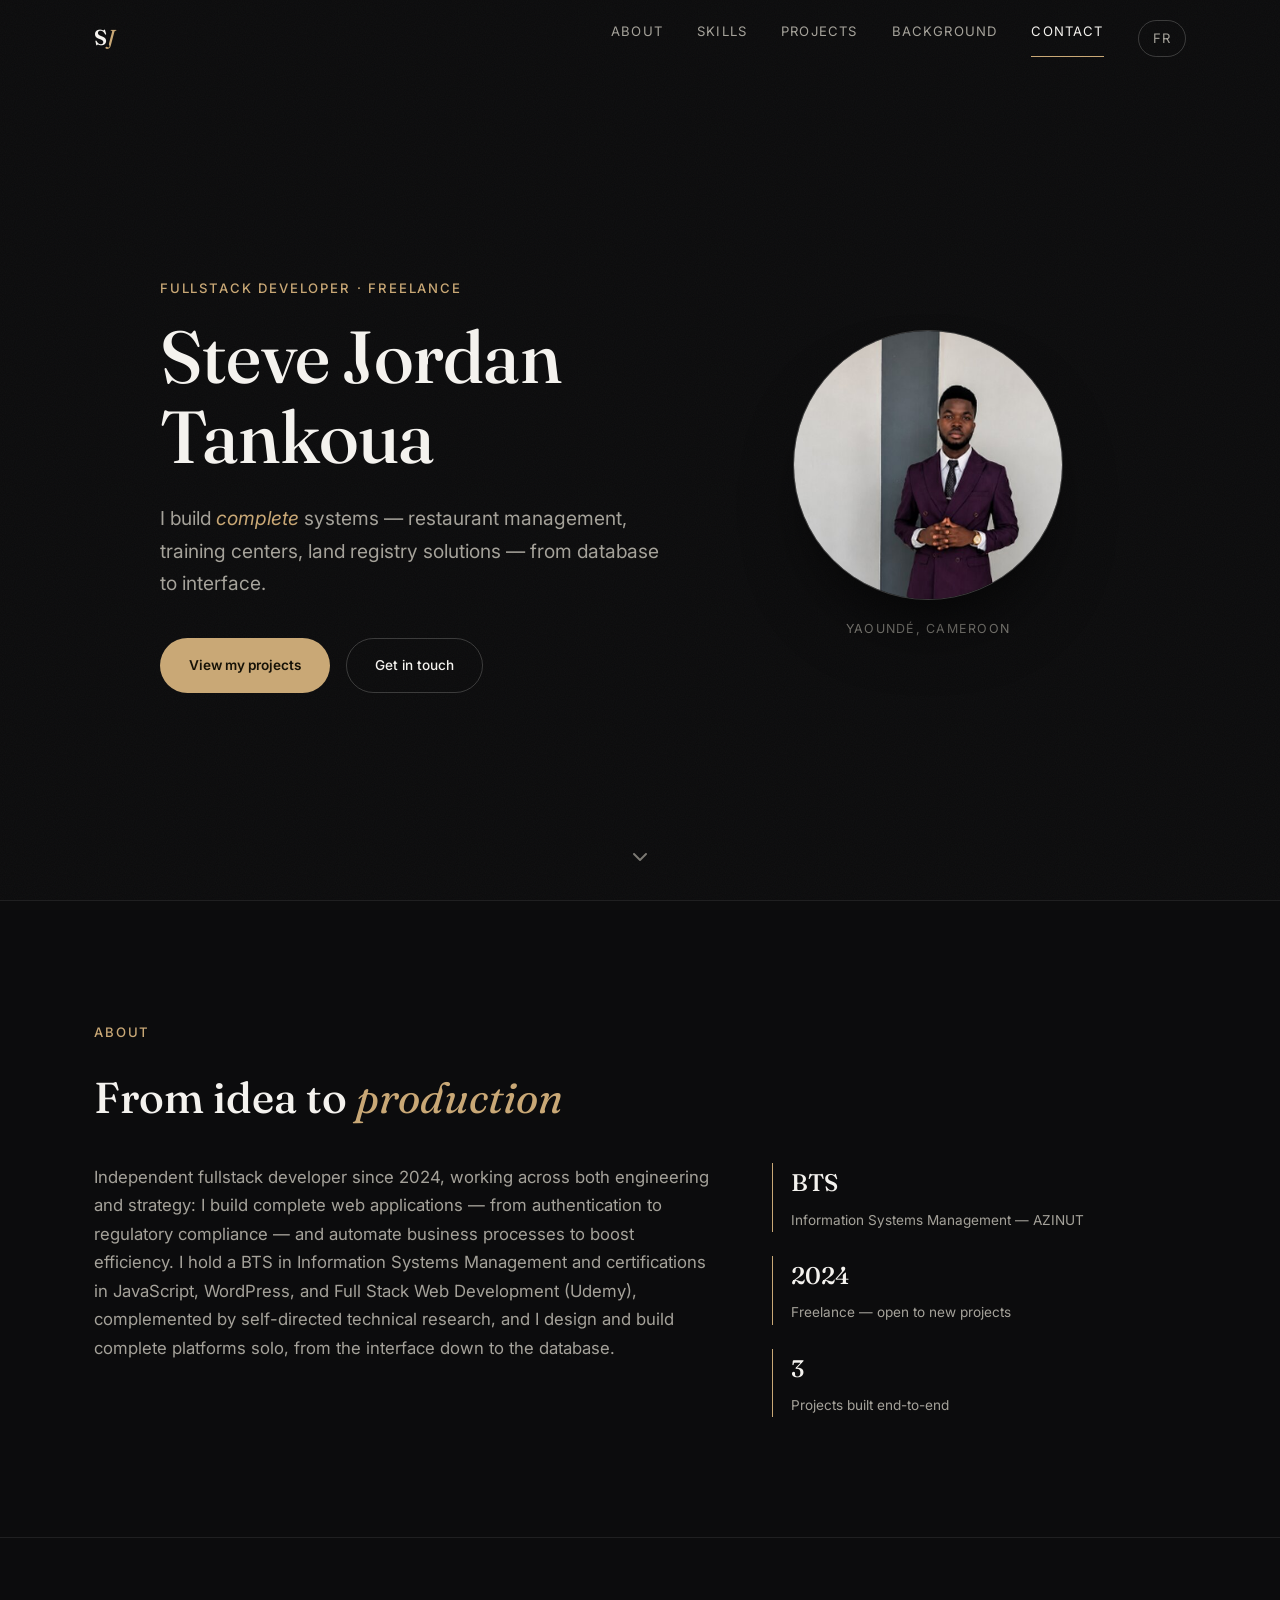
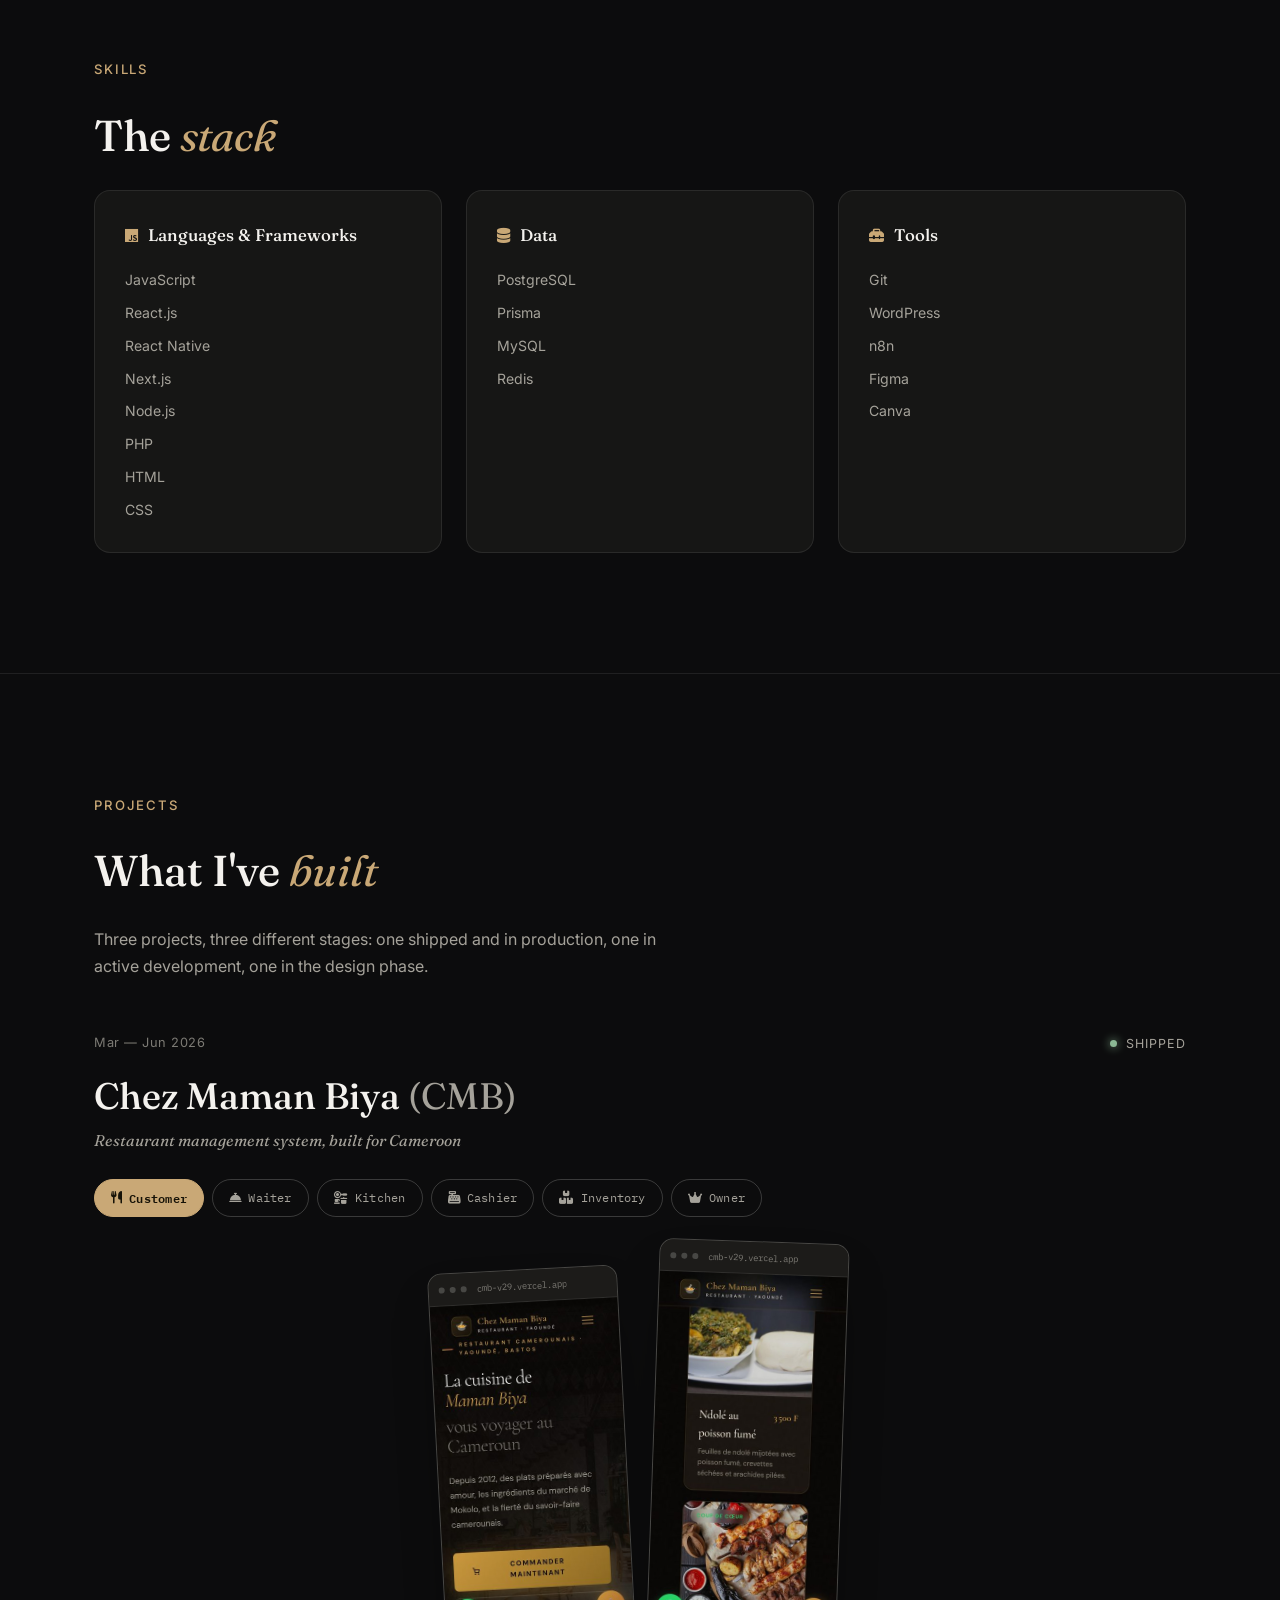
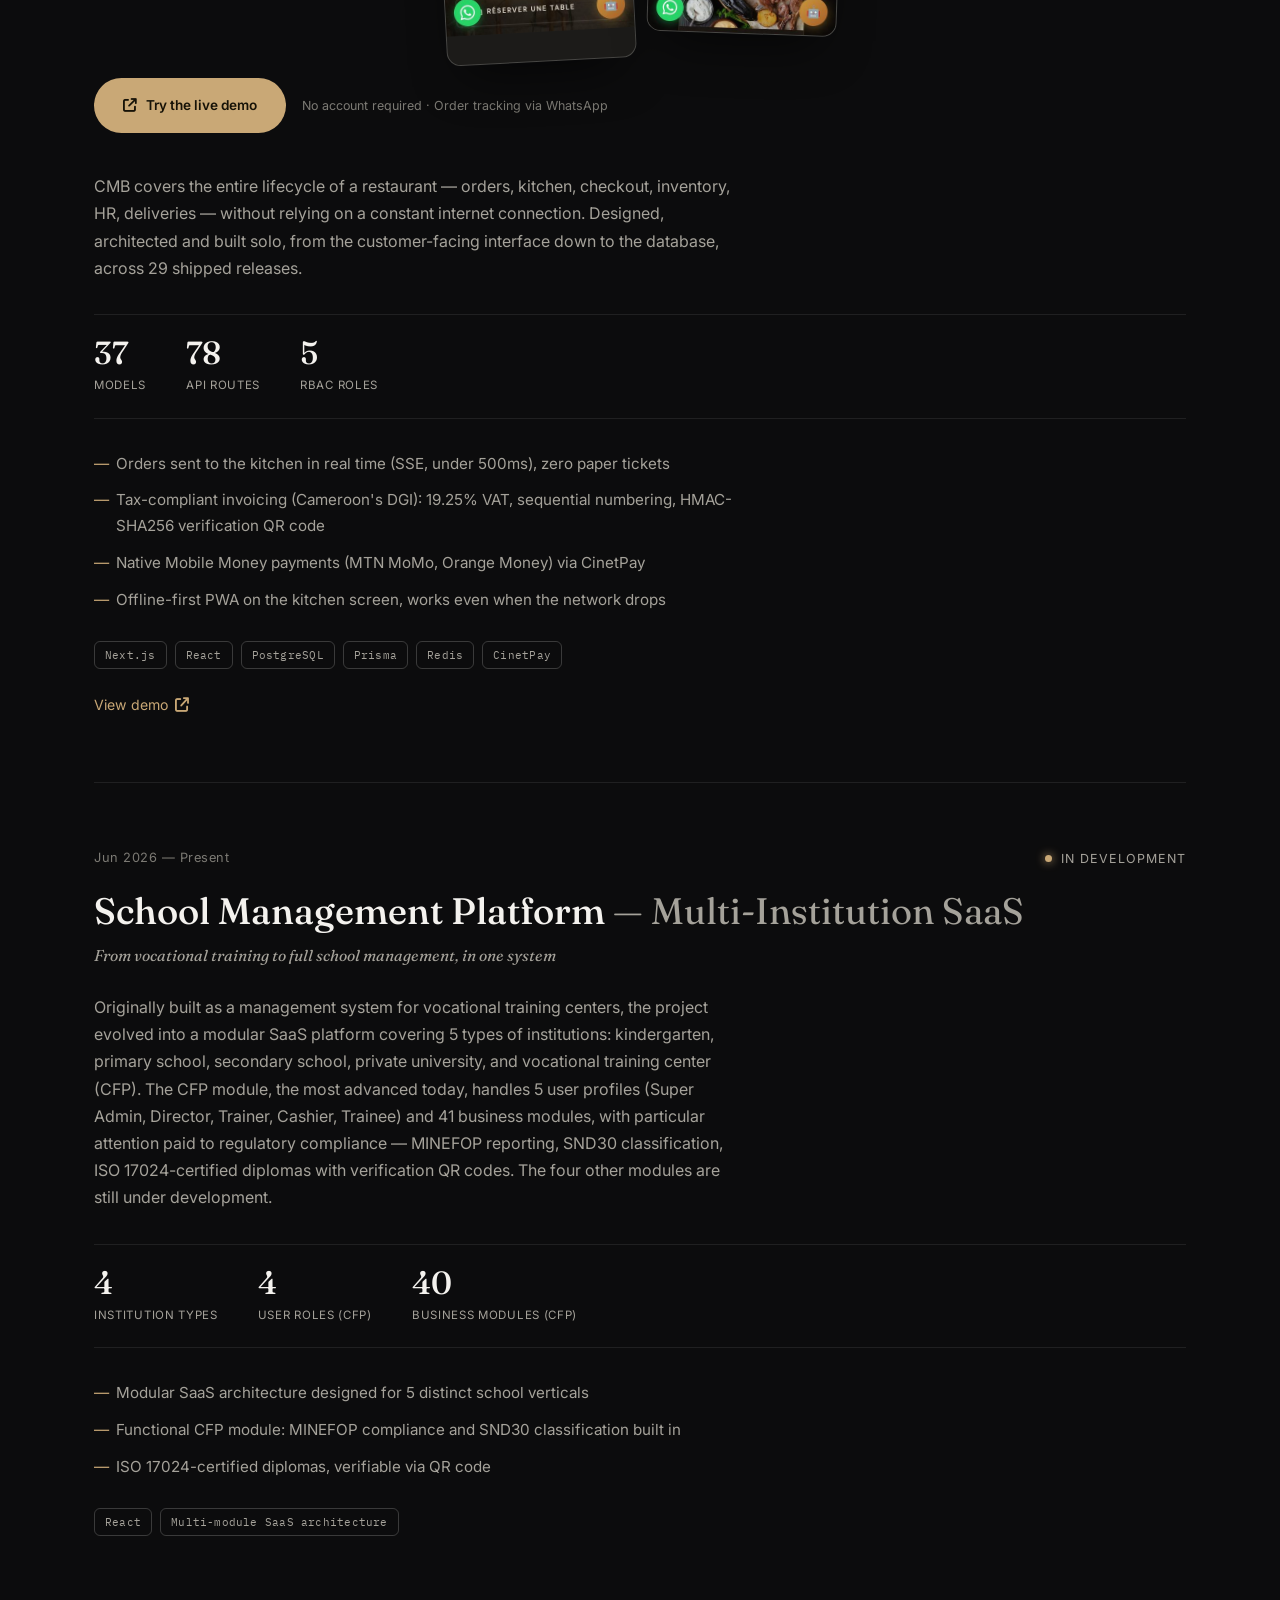
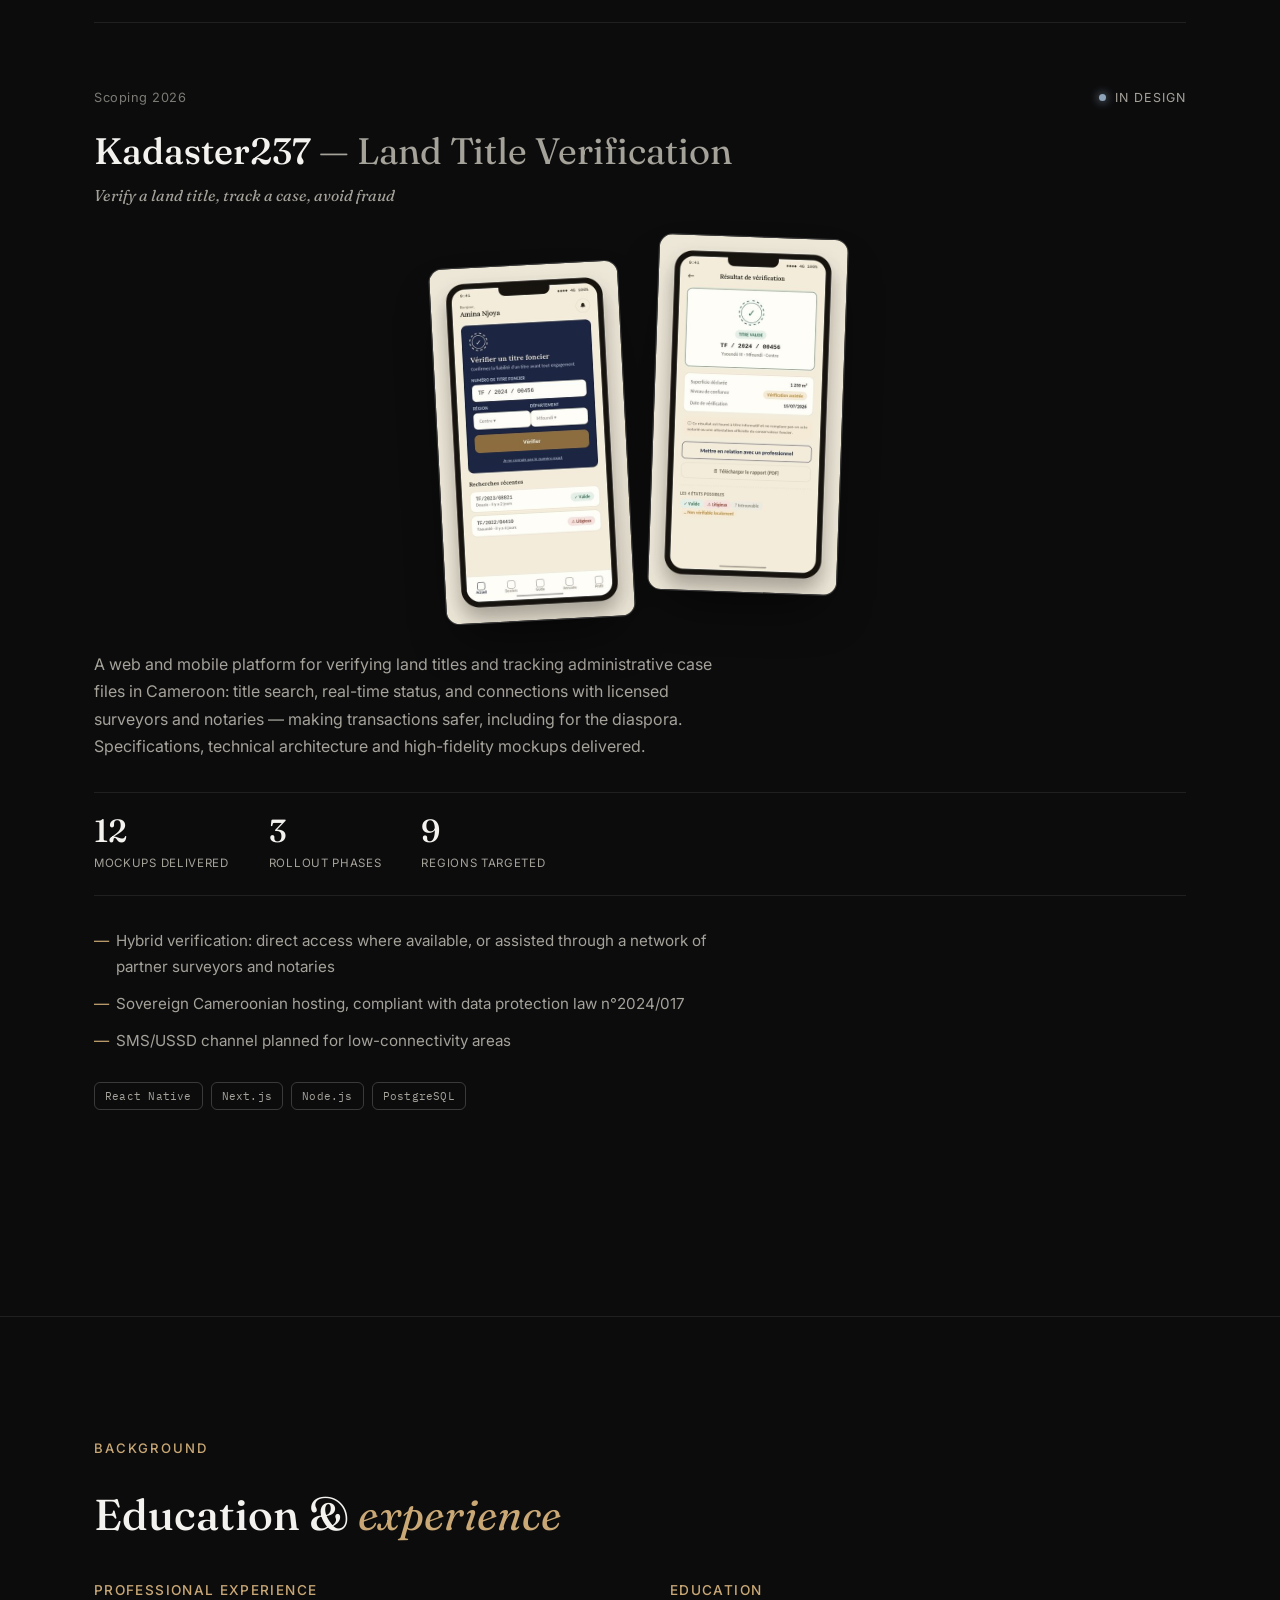
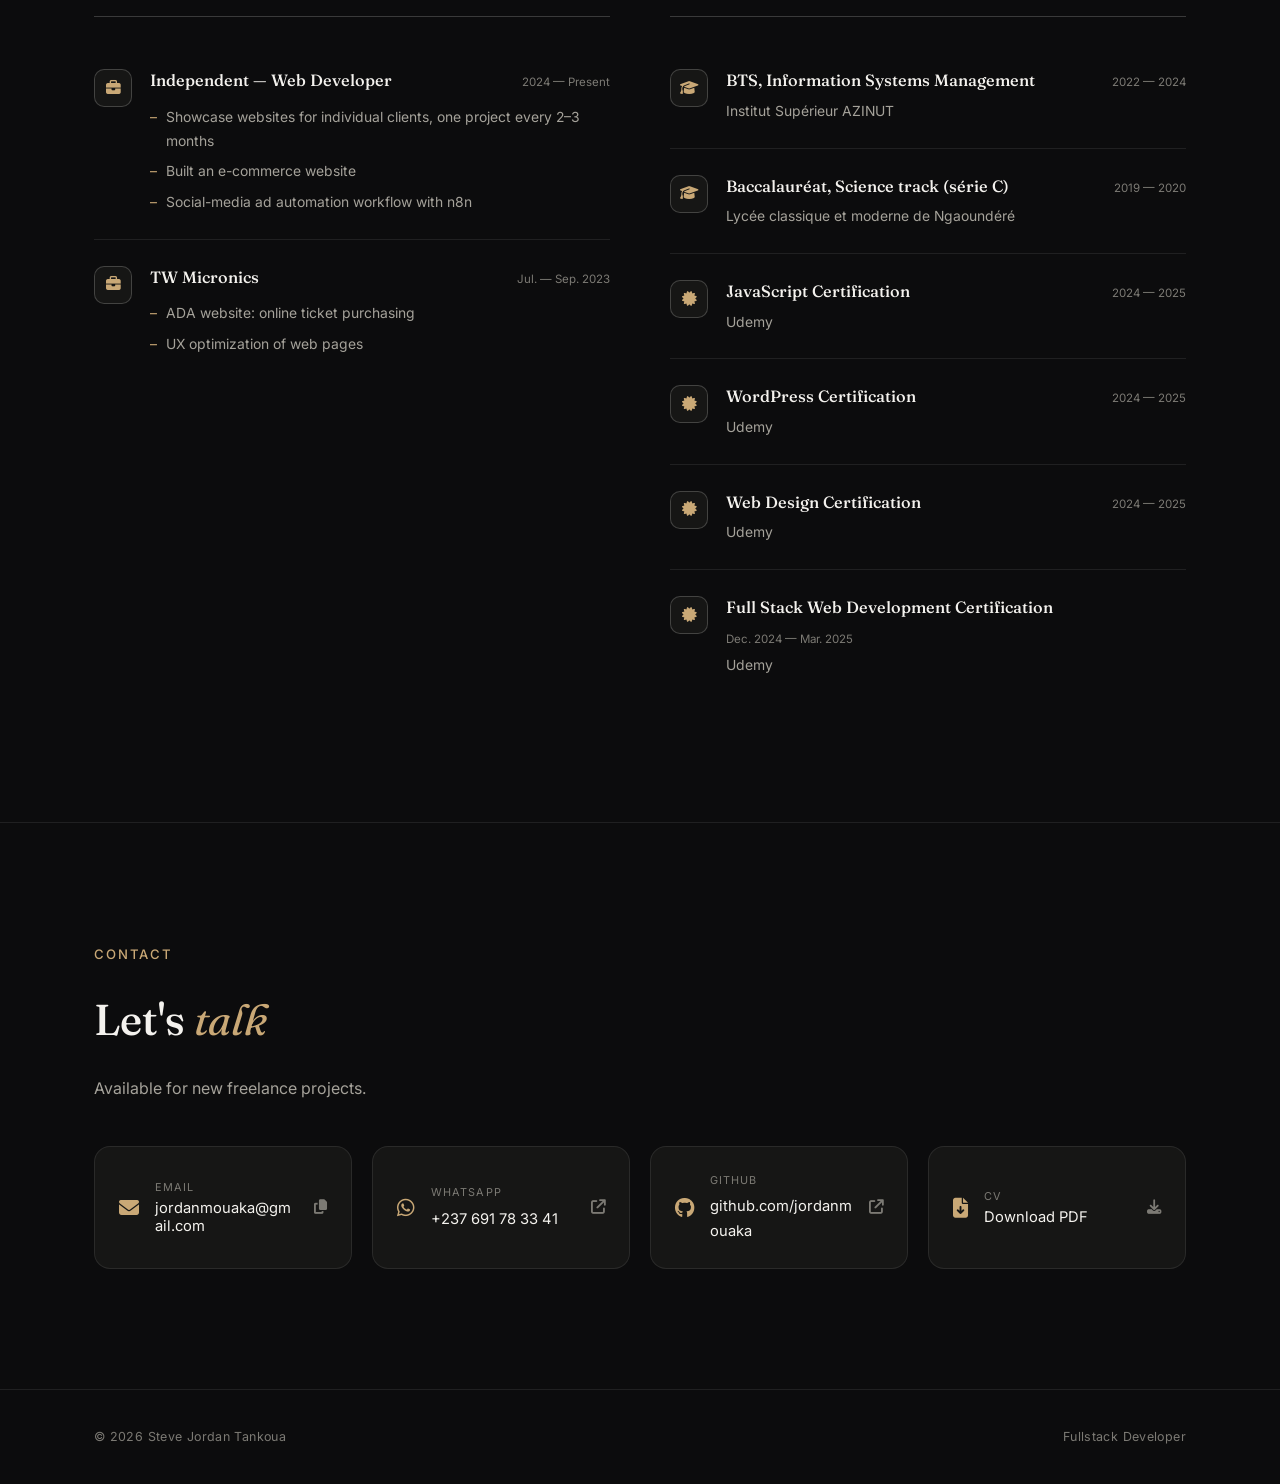
==== en.html @ 3644b491 "Ibitial commit" ====
<!DOCTYPE html>
<html lang="en">
<head>
<meta charset="UTF-8" />
<meta name="viewport" content="width=device-width, initial-scale=1.0" />
<title>Steve Jordan Tankoua — Fullstack Developer</title>
<meta name="description" content="Portfolio of Steve Jordan Tankoua, freelance fullstack developer in Yaoundé, Cameroon — React, Next.js, Node.js, PostgreSQL." />
<link rel="icon" type="image/svg+xml" href="data:image/svg+xml,%3Csvg xmlns='http://www.w3.org/2000/svg' viewBox='0 0 64 64'%3E%3Crect width='64' height='64' rx='14' fill='%230c0c0d'/%3E%3Ctext x='32' y='44' font-family='Georgia,serif' font-size='30' fill='%23c9a876' text-anchor='middle'%3ESJ%3C/text%3E%3C/svg%3E">
<meta property="og:type" content="website">
<meta property="og:title" content="Steve Jordan Tankoua — Fullstack Developer">
<meta property="og:description" content="Freelance fullstack developer in Yaoundé, Cameroon — React, Next.js, Node.js, PostgreSQL. Check out CMB, CFP and Kadaster237.">
<meta property="og:image" content="og-image.jpg">
<meta name="twitter:card" content="summary">
<meta name="twitter:title" content="Steve Jordan Tankoua — Fullstack Developer">
<meta name="twitter:description" content="Freelance fullstack developer in Yaoundé, Cameroon — React, Next.js, Node.js, PostgreSQL.">
<meta name="twitter:image" content="og-image.jpg">
<script type="application/ld+json">
{"@context":"https://schema.org","@type":"Person","name":"Steve Jordan Tankoua","jobTitle":"Fullstack Developer","address":{"@type":"PostalAddress","addressLocality":"Yaoundé","addressCountry":"CM"},"sameAs":["https://github.com/jordanmouaka"],"knowsAbout":["React","Next.js","Node.js","PostgreSQL","React Native"]}
</script>
<link rel="preconnect" href="https://fonts.googleapis.com">
<link rel="preconnect" href="https://fonts.gstatic.com" crossorigin>
<link href="https://fonts.googleapis.com/css2?family=Fraunces:ital,wght@0,400;0,500;0,600;1,500&family=IBM+Plex+Mono:wght@400;500&family=Inter:wght@400;500;600;700&display=swap" rel="stylesheet">
<link rel="stylesheet" href="https://cdnjs.cloudflare.com/ajax/libs/font-awesome/6.5.1/css/all.min.css">
<style>
  *,*::before,*::after{margin:0;padding:0;box-sizing:border-box;}
  html{scroll-behavior:smooth;}
  @media (prefers-reduced-motion: reduce){
    html{scroll-behavior:auto;}
    *,*::before,*::after{animation-duration:.01ms !important;animation-iteration-count:1 !important;transition-duration:.01ms !important;scroll-behavior:auto !important;}
  }

  :root{
    --bg:#0c0c0d;
    --surface:#161615;
    --surface-2:#1c1b19;
    --text:#f4f2ee;
    --text-dim:#a5a29a;
    --text-dimmer:#7c7a74;
    --accent:#c9a876;
    --border:rgba(244,242,238,0.09);
    --border-strong:rgba(244,242,238,0.20);
    --status-live:#8bb894;
    --status-dev:#c9a876;
    --status-design:#8fa3ba;
    --ease:cubic-bezier(0.16,1,0.3,1);
    --font-display:'Fraunces',serif;
    --font-body:'Inter',sans-serif;
    --font-mono:'IBM Plex Mono',monospace;
    --maxw:1140px;
  }

  body{
    background:var(--bg);
    color:var(--text);
    font-family:var(--font-body);
    line-height:1.7;
    overflow-x:hidden;
    position:relative;
  }
  body::before{
    content:'';
    position:fixed;inset:0;z-index:0;pointer-events:none;opacity:0.035;
    background-image:url("data:image/svg+xml,%3Csvg xmlns='http://www.w3.org/2000/svg' width='120' height='120'%3E%3Cfilter id='n'%3E%3CfeTurbulence type='fractalNoise' baseFrequency='0.9' numOctaves='2' stitchTiles='stitch'/%3E%3C/filter%3E%3Crect width='100%25' height='100%25' filter='url(%23n)'/%3E%3C/svg%3E");
  }

  a{color:inherit;}
  ul{list-style:none;}
  img{max-width:100%;display:block;}
  em{font-style:italic;color:var(--accent);font-weight:400;}
  .container{max-width:var(--maxw);margin:0 auto;padding:0 24px;position:relative;z-index:1;}
  a:focus-visible, button:focus-visible{outline:2px solid var(--accent);outline-offset:3px;}

  #progress-bar{position:fixed;top:0;left:0;height:2px;background:var(--accent);z-index:200;width:0%;}

  /* ===== NAV ===== */
  #nav{position:fixed;top:0;left:0;right:0;z-index:100;border-bottom:1px solid transparent;transition:background .4s var(--ease), border-color .4s var(--ease);}
  #nav.scrolled{background:rgba(12,12,13,0.86);backdrop-filter:blur(14px);-webkit-backdrop-filter:blur(14px);border-bottom-color:var(--border);}
  .nav-inner{max-width:var(--maxw);margin:0 auto;padding:20px 24px;display:flex;align-items:center;justify-content:space-between;}
  .logo{font-family:var(--font-display);font-weight:600;font-size:1.35rem;text-decoration:none;}
  .logo em{font-style:italic;}
  .nav-links{display:flex;gap:34px;}
  .nav-links a{font-size:0.82rem;text-transform:uppercase;letter-spacing:0.09em;color:var(--text-dim);text-decoration:none;position:relative;padding-bottom:4px;transition:color .3s var(--ease);}
  .nav-links a::after{content:'';position:absolute;left:0;bottom:0;width:0;height:1px;background:var(--accent);transition:width .35s var(--ease);}
  .nav-links a:hover, .nav-links a.active{color:var(--text);}
  .nav-links a:hover::after, .nav-links a.active::after{width:100%;}
  .nav-toggle{display:none;background:none;border:none;color:var(--text);font-size:1.25rem;cursor:pointer;}

  /* ===== BUTTONS ===== */
  .btn{display:inline-flex;align-items:center;gap:9px;padding:15px 28px;border-radius:100px;font-size:0.85rem;font-weight:500;text-decoration:none;cursor:pointer;border:1px solid transparent;transition:all .4s var(--ease);}
  .btn-primary{background:var(--accent);color:#161207;font-weight:600;}
  .btn-primary:hover{transform:translateY(-2px);box-shadow:0 14px 30px -10px rgba(201,168,118,.5);}
  .btn-ghost{background:transparent;color:var(--text);border-color:var(--border-strong);}
  .btn-ghost:hover{border-color:var(--accent);color:var(--accent);}

  /* ===== HERO ===== */
  .hero{min-height:100vh;display:flex;flex-direction:column;justify-content:center;position:relative;z-index:1;padding:130px 24px 60px;}
  .hero-inner{display:grid;grid-template-columns:1.15fr 0.85fr;gap:56px;align-items:center;}
  .eyebrow{font-size:0.82rem;text-transform:uppercase;letter-spacing:0.14em;color:var(--accent);margin-bottom:18px;font-weight:500;}
  .hero h1{font-family:var(--font-display);font-size:clamp(2.6rem,6.5vw,4.6rem);font-weight:500;line-height:1.08;letter-spacing:-0.01em;margin-bottom:26px;}
  .hero-thesis{font-size:clamp(1.05rem,1.8vw,1.2rem);color:var(--text-dim);max-width:520px;margin-bottom:38px;}
  .hero-cta{display:flex;gap:16px;flex-wrap:wrap;}
  .hero-photo-wrap{display:flex;flex-direction:column;align-items:center;gap:18px;}
  .hero-photo{width:min(270px,68vw);aspect-ratio:1;border-radius:50%;overflow:hidden;border:1px solid var(--border-strong);box-shadow:0 40px 70px -25px rgba(0,0,0,0.7);transition:transform .5s var(--ease);will-change:transform;}
  .hero-photo img{width:100%;height:100%;object-fit:cover;display:block;}
  .hero-photo-caption{font-size:0.78rem;color:var(--text-dimmer);letter-spacing:0.1em;text-transform:uppercase;}
  .scroll-cue{position:absolute;bottom:30px;left:50%;transform:translateX(-50%);color:var(--text-dimmer);text-decoration:none;animation:bounce 2.2s infinite;}
  @keyframes bounce{0%,100%{transform:translate(-50%,0);}50%{transform:translate(-50%,8px);}}

  /* ===== SECTIONS ===== */
  .section{padding:120px 0;position:relative;z-index:1;border-top:1px solid var(--border);}
  .section h2{font-family:var(--font-display);font-size:clamp(1.9rem,4vw,2.7rem);font-weight:500;margin:14px 0 18px;}
  .lead{color:var(--text-dim);margin-bottom:44px;max-width:600px;}

  /* About */
  .about-grid{display:grid;grid-template-columns:1.5fr 1fr;gap:56px;align-items:start;margin-top:28px;}
  .about-text{font-size:1.05rem;color:var(--text-dim);max-width:60ch;}
  .stat-stack{display:flex;flex-direction:column;gap:24px;}
  .stat{border-left:1px solid var(--accent);padding-left:18px;}
  .stat-value{display:block;font-family:var(--font-display);font-size:1.5rem;font-weight:500;color:var(--text);}
  .stat-label{display:block;font-size:0.85rem;color:var(--text-dim);margin-top:5px;}

  /* Skills */
  .skills-grid{display:grid;grid-template-columns:repeat(auto-fit,minmax(230px,1fr));gap:24px;}
  .skill-card{background:var(--surface);border:1px solid var(--border);border-radius:16px;padding:30px;transition:transform .4s var(--ease), border-color .4s var(--ease);}
  .skill-card:hover{border-color:var(--border-strong);transform:translateY(-5px);}
  .skill-card h3{font-family:var(--font-display);font-weight:500;font-size:1.05rem;margin-bottom:18px;display:flex;align-items:center;gap:10px;}
  .skill-card h3 i{color:var(--accent);font-size:0.95rem;}
  .skill-card ul{display:flex;flex-direction:column;gap:9px;}
  .skill-card li{font-size:0.88rem;color:var(--text-dim);}

  /* Projects */
  .projects-list{display:flex;flex-direction:column;}
  .project{padding:64px 0;border-bottom:1px solid var(--border);}
  .project:first-child{padding-top:8px;}
  .project:last-child{border-bottom:none;}
  .project-head{display:flex;align-items:center;justify-content:space-between;flex-wrap:wrap;gap:12px;margin-bottom:20px;}
  .project-eyebrow{font-size:0.8rem;color:var(--text-dimmer);letter-spacing:0.04em;}
  .status{display:inline-flex;align-items:center;gap:9px;font-size:0.78rem;color:var(--text-dim);text-transform:uppercase;letter-spacing:0.08em;}
  .status-dot{width:7px;height:7px;border-radius:50%;flex-shrink:0;}
  .dot-live{background:var(--status-live);box-shadow:0 0 10px var(--status-live);}
  .dot-dev{background:var(--status-dev);box-shadow:0 0 10px var(--status-dev);}
  .dot-design{background:var(--status-design);box-shadow:0 0 10px var(--status-design);}
  .project-title{font-family:var(--font-display);font-size:clamp(1.6rem,3.5vw,2.3rem);font-weight:500;line-height:1.2;margin-bottom:10px;}
  .project-title span{color:var(--text-dim);font-weight:400;}
  .project-tagline{color:var(--text-dim);font-size:0.98rem;margin-bottom:24px;font-style:italic;font-family:var(--font-display);}
  .project-desc{color:var(--text-dim);font-size:1rem;max-width:65ch;margin-bottom:32px;}
  .project-media{position:relative;display:flex;justify-content:center;gap:26px;margin:8px 0 40px;padding:10px 0;}
  .mock{width:clamp(130px,20vw,190px);border-radius:14px;border:1px solid var(--border-strong);box-shadow:0 25px 50px -20px rgba(0,0,0,0.65);transition:transform .5s var(--ease);}
  .mock-a{transform:translateY(20px) rotate(-3deg);}
  .mock-b{transform:translateY(-8px) rotate(2deg);}
  .project-media:hover .mock-a{transform:translateY(10px) rotate(-5deg) scale(1.03);}
  .project-media:hover .mock-b{transform:translateY(-18px) rotate(4deg) scale(1.03);}
  .project-stats{display:flex;gap:40px;flex-wrap:wrap;margin-bottom:32px;padding:22px 0;border-top:1px solid var(--border);border-bottom:1px solid var(--border);}
  .pstat{display:flex;flex-direction:column;}
  .pstat strong{font-family:var(--font-display);font-size:2rem;font-weight:500;color:var(--text);line-height:1;}
  .pstat span{font-size:0.72rem;color:var(--text-dim);text-transform:uppercase;letter-spacing:0.06em;margin-top:7px;}
  .project-features{display:flex;flex-direction:column;gap:11px;margin-bottom:28px;max-width:65ch;}
  .project-features li{padding-left:22px;position:relative;color:var(--text-dim);font-size:0.95rem;}
  .project-features li::before{content:'—';position:absolute;left:0;color:var(--accent);}
  .tags{display:flex;flex-wrap:wrap;gap:8px;margin-bottom:22px;}
  .tags li{font-family:var(--font-mono);font-size:0.68rem;letter-spacing:0.02em;color:var(--text-dim);border:1px solid var(--border-strong);border-radius:6px;padding:4px 10px;}
  .project-link{display:inline-flex;align-items:center;gap:7px;font-size:0.88rem;color:var(--accent);text-decoration:none;border-bottom:1px solid transparent;transition:border-color .3s var(--ease);}
  .project-link:hover{border-color:var(--accent);}

  /* Project showcase (role-based screenshot gallery) */
  .project-showcase{margin:8px 0 40px;}
  .role-tabs{display:flex;flex-wrap:wrap;gap:8px;margin-bottom:22px;}
  .role-tab{display:inline-flex;align-items:center;gap:7px;font-family:var(--font-mono);font-size:0.72rem;letter-spacing:0.02em;color:var(--text-dim);background:transparent;border:1px solid var(--border-strong);border-radius:100px;padding:8px 16px;cursor:pointer;transition:all .3s var(--ease);}
  .role-tab i{font-size:0.78rem;}
  .role-tab:hover{border-color:var(--accent);color:var(--text);}
  .role-tab.active{background:var(--accent);border-color:var(--accent);color:#161207;font-weight:600;}
  .project-showcase .project-media{margin:0 0 26px;padding:10px 0;}
  .project-showcase .project-media[hidden]{display:none;}
  .mock-frame{width:clamp(130px,20vw,190px);border-radius:14px;border:1px solid var(--border-strong);box-shadow:0 25px 50px -20px rgba(0,0,0,0.65);transition:transform .5s var(--ease);overflow:hidden;background:var(--surface-2);}
  .mock-frame img{width:100%;display:block;}
  .frame-bar{display:flex;align-items:center;gap:5px;padding:8px 10px;background:var(--surface-2);border-bottom:1px solid var(--border);}
  .frame-dot{width:6px;height:6px;border-radius:50%;background:var(--border-strong);flex-shrink:0;}
  .frame-url{margin-left:5px;font-family:var(--font-mono);font-size:0.56rem;color:var(--text-dimmer);white-space:nowrap;overflow:hidden;text-overflow:ellipsis;}
  .showcase-cta{display:flex;flex-wrap:wrap;align-items:center;gap:16px;margin:4px 0 32px;}
  .showcase-cta-note{font-size:0.78rem;color:var(--text-dimmer);}

  /* Parcours */
  .parcours-grid{display:grid;grid-template-columns:1fr 1fr;gap:60px;margin-top:28px;}
  .parcours-heading{font-size:0.85rem;text-transform:uppercase;letter-spacing:0.1em;color:var(--accent);margin-bottom:26px;padding-bottom:14px;border-bottom:1px solid var(--border-strong);font-weight:500;}
  .timeline{display:flex;flex-direction:column;}
  .timeline-item{display:flex;gap:18px;align-items:flex-start;padding:24px 0;border-bottom:1px solid var(--border);}
  .timeline-item:last-child{border-bottom:none;}
  .timeline-item i{flex-shrink:0;width:38px;height:38px;background:var(--surface);border:1px solid var(--border-strong);border-radius:10px;display:flex;align-items:center;justify-content:center;color:var(--accent);font-size:0.92rem;margin-top:2px;}
  .timeline-top{display:flex;justify-content:space-between;align-items:baseline;flex-wrap:wrap;gap:8px;}
  .timeline-top h4{font-family:var(--font-display);font-size:1.02rem;font-weight:500;color:var(--text);}
  .timeline-top span{font-size:0.72rem;color:var(--text-dimmer);white-space:nowrap;}
  .timeline-item>div{flex:1;}
  .timeline-item ul{display:flex;flex-direction:column;gap:7px;margin-top:11px;}
  .timeline-item ul li{font-size:0.87rem;color:var(--text-dim);padding-left:16px;position:relative;}
  .timeline-item ul li::before{content:'–';position:absolute;left:0;color:var(--accent);}
  .timeline-item p{font-size:0.87rem;color:var(--text-dim);margin-top:5px;}

  /* Contact */
  .contact-grid{display:grid;grid-template-columns:repeat(auto-fit,minmax(220px,1fr));gap:20px;}
  .contact-card{display:flex;align-items:center;gap:16px;background:var(--surface);border:1px solid var(--border);border-radius:16px;padding:24px;text-decoration:none;font-family:inherit;text-align:left;width:100%;cursor:pointer;transition:transform .4s var(--ease), border-color .4s var(--ease);}
  .contact-card:hover{border-color:var(--accent);transform:translateY(-4px);}
  .contact-card>i:first-child{font-size:1.25rem;color:var(--accent);flex-shrink:0;}
  .contact-card div{display:flex;flex-direction:column;flex:1;min-width:0;}
  .contact-label{font-size:0.68rem;text-transform:uppercase;letter-spacing:0.1em;color:var(--text-dimmer);}
  .contact-value{font-size:0.92rem;color:var(--text);margin-top:5px;word-break:break-word;}
  .copy-icon{color:var(--text-dimmer);font-size:0.9rem;flex-shrink:0;}

  /* Toast */
  .toast{position:fixed;bottom:26px;left:50%;transform:translateX(-50%) translateY(20px);background:var(--text);color:var(--bg);font-size:0.85rem;padding:12px 22px;border-radius:100px;opacity:0;pointer-events:none;transition:opacity .4s var(--ease), transform .4s var(--ease);z-index:200;}
  .toast.show{opacity:1;transform:translateX(-50%) translateY(0);}

  /* Footer */
  footer{border-top:1px solid var(--border);padding:36px 0;position:relative;z-index:1;}
  .footer-inner{display:flex;justify-content:space-between;flex-wrap:wrap;gap:8px;font-size:0.78rem;color:var(--text-dimmer);letter-spacing:0.03em;}

  /* Reveal */
  .reveal{opacity:0;transform:translateY(34px);transition:opacity 1s var(--ease), transform 1s var(--ease);}
  .reveal.visible{opacity:1;transform:none;}
  .reveal-img{opacity:0;transform:translateY(30px) scale(0.96);transition:opacity 1.1s var(--ease), transform 1.1s var(--ease);}
  .reveal-img.visible{opacity:1;transform:none;}
  .hero-text .reveal:nth-child(1){transition-delay:.05s;}
  .hero-text .reveal:nth-child(2){transition-delay:.18s;}
  .hero-text .reveal:nth-child(3){transition-delay:.32s;}
  .hero-text .reveal:nth-child(4){transition-delay:.46s;}
  .hero-photo-wrap.reveal{transition-delay:.55s;}

  /* ===== RESPONSIVE ===== */
  @media (max-width:900px){
    .hero-inner{grid-template-columns:1fr;text-align:center;}
    .hero-thesis{margin-left:auto;margin-right:auto;}
    .hero-cta{justify-content:center;}
    .hero-photo-wrap{order:-1;}
    .about-grid{grid-template-columns:1fr;gap:36px;}
    .parcours-grid{grid-template-columns:1fr;gap:44px;}
  }
  @media (max-width:768px){
    .nav-toggle{display:block;}
    .nav-links{position:fixed;top:0;right:-100%;height:100vh;width:min(75vw,320px);background:var(--surface);flex-direction:column;padding:100px 32px;gap:26px;transition:right .4s var(--ease);border-left:1px solid var(--border);z-index:99;}
    .nav-links.open{right:0;}
    .section{padding:84px 0;}
    .project{padding:48px 0;}
  }
  @media (max-width:480px){
    .hero{padding-top:120px;}
    .hero-cta{flex-direction:column;align-items:stretch;}
    .hero-cta .btn{justify-content:center;}
    .project-stats{gap:26px;}
    .project-media{gap:14px;}
    .showcase-cta{flex-direction:column;align-items:flex-start;}
  }
  .nav-links a.lang-switch{border:1px solid var(--border-strong);border-radius:100px;padding:6px 14px;transition:border-color .3s var(--ease), color .3s var(--ease);}
  .nav-links a.lang-switch::after{display:none;}
  .nav-links a.lang-switch:hover{border-color:var(--accent);color:var(--accent);}
</style>
<script src="https://challenges.cloudflare.com/turnstile/v0/api.js?onload=onloadTurnstileCallback" async defer></script>
</head>
<body>

<div id="progress-bar"></div>

<nav id="nav">
  <div class="nav-inner">
    <a href="#top" class="logo">S<em>J</em></a>
    <button class="nav-toggle" aria-label="Open menu" aria-expanded="false">
      <i class="fa-solid fa-bars"></i>
    </button>
    <div class="nav-links">
      <a href="#about">About</a>
      <a href="#skills">Skills</a>
      <a href="#projects">Projects</a>
      <a href="#experience">Background</a>
      <a href="#contact">Contact</a>
      <a href="index.html" class="lang-switch">FR</a>
    </div>
  </div>
</nav>

<header class="hero" id="top">
  <div class="container hero-inner">
    <div class="hero-text">
      <p class="eyebrow reveal">Fullstack Developer · Freelance</p>
      <h1 class="reveal">Steve Jordan<br>Tankoua</h1>
      <p class="hero-thesis reveal">I build <em>complete</em> systems — restaurant management, training centers, land registry solutions — from database to interface.</p>
      <div class="hero-cta reveal">
        <a href="#projects" class="btn btn-primary">View my projects</a>
        <a href="#contact" class="btn btn-ghost">Get in touch</a>
      </div>
    </div>
    <div class="hero-photo-wrap reveal">
      <div class="hero-photo" id="heroPhoto">
        <img src="[data-uri]" alt="Portrait of Steve Jordan Tankoua" />
      </div>
      <p class="hero-photo-caption">Yaoundé, Cameroon</p>
    </div>
  </div>
  <a href="#about" class="scroll-cue" aria-label="Scroll down"><i class="fa-solid fa-chevron-down"></i></a>
</header>

<section class="section" id="about">
  <div class="container">
    <p class="eyebrow">About</p>
    <h2 class="reveal">From idea to <em>production</em></h2>
    <div class="about-grid">
      <p class="reveal about-text">Independent fullstack developer since 2024, working across both engineering and strategy: I build complete web applications — from authentication to regulatory compliance — and automate business processes to boost efficiency. I hold a BTS in Information Systems Management and certifications in JavaScript, WordPress, and Full Stack Web Development (Udemy), complemented by self-directed technical research, and I design and build complete platforms solo, from the interface down to the database.</p>
      <div class="stat-stack reveal">
        <div class="stat"><span class="stat-value">BTS</span><span class="stat-label">Information Systems Management — AZINUT</span></div>
        <div class="stat"><span class="stat-value">2024</span><span class="stat-label">Freelance — open to new projects</span></div>
        <div class="stat"><span class="stat-value">3</span><span class="stat-label">Projects built end-to-end</span></div>
      </div>
    </div>
  </div>
</section>

<section class="section" id="skills">
  <div class="container">
    <p class="eyebrow">Skills</p>
    <h2 class="reveal">The <em>stack</em></h2>
    <div class="skills-grid">
      <div class="skill-card reveal">
        <h3><i class="fa-brands fa-js"></i> Languages & Frameworks</h3>
        <ul><li>JavaScript</li><li>React.js</li><li>React Native</li><li>Next.js</li><li>Node.js</li><li>PHP</li><li>HTML</li><li>CSS</li></ul>
      </div>
      <div class="skill-card reveal">
        <h3><i class="fa-solid fa-database"></i> Data</h3>
        <ul><li>PostgreSQL</li><li>Prisma</li><li>MySQL</li><li>Redis</li></ul>
      </div>
      <div class="skill-card reveal">
        <h3><i class="fa-solid fa-toolbox"></i> Tools</h3>
        <ul><li>Git</li><li>WordPress</li><li>n8n</li><li>Figma</li><li>Canva</li></ul>
      </div>
    </div>
  </div>
</section>

<section class="section" id="projects">
  <div class="container">
    <p class="eyebrow">Projects</p>
    <h2 class="reveal">What I've <em>built</em></h2>
    <p class="lead reveal">Three projects, three different stages: one shipped and in production, one in active development, one in the design phase.</p>

    <div class="projects-list">

      <article class="project reveal" id="cmb">
        <div class="project-head">
          <span class="project-eyebrow">Mar — Jun 2026</span>
          <span class="status"><span class="status-dot dot-live"></span>Shipped</span>
        </div>
        <h3 class="project-title">Chez Maman Biya <span>(CMB)</span></h3>
        <p class="project-tagline">Restaurant management system, built for Cameroon</p>
        <div class="project-showcase reveal-img">
          <div class="role-tabs" role="tablist" aria-label="CMB interfaces by role">
            <button type="button" class="role-tab active" data-role="client" role="tab" aria-selected="true"><i class="fa-solid fa-utensils"></i> Customer</button>
            <button type="button" class="role-tab" data-role="serveur" role="tab" aria-selected="false"><i class="fa-solid fa-bell-concierge"></i> Waiter</button>
            <button type="button" class="role-tab" data-role="chef" role="tab" aria-selected="false"><i class="fa-solid fa-kitchen-set"></i> Kitchen</button>
            <button type="button" class="role-tab" data-role="caisse" role="tab" aria-selected="false"><i class="fa-solid fa-cash-register"></i> Cashier</button>
            <button type="button" class="role-tab" data-role="stock" role="tab" aria-selected="false"><i class="fa-solid fa-boxes-stacked"></i> Inventory</button>
            <button type="button" class="role-tab" data-role="owner" role="tab" aria-selected="false"><i class="fa-solid fa-crown"></i> Owner</button>
          </div>
          <div class="project-media" data-role-panel="client" role="tabpanel">
            <div class="mock-frame mock-a">
              <div class="frame-bar"><span class="frame-dot"></span><span class="frame-dot"></span><span class="frame-dot"></span><span class="frame-url">cmb-v29.vercel.app</span></div>
              <img src="[data-uri]" alt="CMB customer site homepage, Chez Maman Biya restaurant" loading="lazy" />
            </div>
            <div class="mock-frame mock-b">
              <div class="frame-bar"><span class="frame-dot"></span><span class="frame-dot"></span><span class="frame-dot"></span><span class="frame-url">cmb-v29.vercel.app</span></div>
              <img src="[data-uri]" alt="CMB customer menu with dish photos, Ndolé with smoked fish" loading="lazy" />
            </div>
          </div>
          <div class="project-media" data-role-panel="serveur" role="tabpanel" hidden>
            <div class="mock-frame mock-a">
              <div class="frame-bar"><span class="frame-dot"></span><span class="frame-dot"></span><span class="frame-dot"></span><span class="frame-url">cmb-v29.vercel.app</span></div>
              <img src="[data-uri]" alt="CMB waiter dashboard, floor plan and table status" loading="lazy" />
            </div>
            <div class="mock-frame mock-b">
              <div class="frame-bar"><span class="frame-dot"></span><span class="frame-dot"></span><span class="frame-dot"></span><span class="frame-url">cmb-v29.vercel.app</span></div>
              <img src="[data-uri]" alt="CMB waiter view, real-time dish availability" loading="lazy" />
            </div>
          </div>
          <div class="project-media" data-role-panel="chef" role="tabpanel" hidden>
            <div class="mock-frame mock-a">
              <div class="frame-bar"><span class="frame-dot"></span><span class="frame-dot"></span><span class="frame-dot"></span><span class="frame-url">cmb-v29.vercel.app</span></div>
              <img src="[data-uri]" alt="CMB kitchen display, order tracking by station (hot, cold, grill, pastry)" loading="lazy" />
            </div>
            <div class="mock-frame mock-b">
              <div class="frame-bar"><span class="frame-dot"></span><span class="frame-dot"></span><span class="frame-dot"></span><span class="frame-url">cmb-v29.vercel.app</span></div>
              <img src="[data-uri]" alt="CMB staff HR space, opening checklist and performance tracking" loading="lazy" />
            </div>
          </div>
          <div class="project-media" data-role-panel="caisse" role="tabpanel" hidden>
            <div class="mock-frame mock-a">
              <div class="frame-bar"><span class="frame-dot"></span><span class="frame-dot"></span><span class="frame-dot"></span><span class="frame-url">cmb-v29.vercel.app</span></div>
              <img src="[data-uri]" alt="CMB direct checkout, searching and adding dishes to an order" loading="lazy" />
            </div>
            <div class="mock-frame mock-b">
              <div class="frame-bar"><span class="frame-dot"></span><span class="frame-dot"></span><span class="frame-dot"></span><span class="frame-url">cmb-v29.vercel.app</span></div>
              <img src="[data-uri]" alt="CMB checkout, payment method selection" loading="lazy" />
            </div>
          </div>
          <div class="project-media" data-role-panel="stock" role="tabpanel" hidden>
            <div class="mock-frame mock-a">
              <div class="frame-bar"><span class="frame-dot"></span><span class="frame-dot"></span><span class="frame-dot"></span><span class="frame-url">cmb-v29.vercel.app</span></div>
              <img src="[data-uri]" alt="CMB inventory dashboard, stock-out alerts" loading="lazy" />
            </div>
            <div class="mock-frame mock-b">
              <div class="frame-bar"><span class="frame-dot"></span><span class="frame-dot"></span><span class="frame-dot"></span><span class="frame-url">cmb-v29.vercel.app</span></div>
              <img src="[data-uri]" alt="CMB inventory view, overall stock health indicator" loading="lazy" />
            </div>
          </div>
          <div class="project-media" data-role-panel="owner" role="tabpanel" hidden>
            <div class="mock-frame mock-a">
              <div class="frame-bar"><span class="frame-dot"></span><span class="frame-dot"></span><span class="frame-dot"></span><span class="frame-url">cmb-v29.vercel.app</span></div>
              <img src="[data-uri]" alt="CMB team management, roles and permissions for each staff member" loading="lazy" />
            </div>
            <div class="mock-frame mock-b">
              <div class="frame-bar"><span class="frame-dot"></span><span class="frame-dot"></span><span class="frame-dot"></span><span class="frame-url">cmb-v29.vercel.app</span></div>
              <img src="[data-uri]" alt="CMB owner dashboard, real-time revenue and delivery status" loading="lazy" />
            </div>
          </div>
          <div class="showcase-cta">
            <a href="https://cmb-v29.vercel.app" target="_blank" rel="noopener" class="btn btn-primary">
              <i class="fa-solid fa-arrow-up-right-from-square"></i> Try the live demo
            </a>
            <span class="showcase-cta-note">No account required · Order tracking via WhatsApp</span>
          </div>
        </div>
        <p class="project-desc">CMB covers the entire lifecycle of a restaurant — orders, kitchen, checkout, inventory, HR, deliveries — without relying on a constant internet connection. Designed, architected and built solo, from the customer-facing interface down to the database, across 29 shipped releases.</p>
        <div class="project-stats">
          <div class="pstat"><strong data-count="38">0</strong><span>Models</span></div>
          <div class="pstat"><strong data-count="79">0</strong><span>API Routes</span></div>
          <div class="pstat"><strong data-count="6">0</strong><span>RBAC Roles</span></div>
        </div>
        <ul class="project-features">
          <li>Orders sent to the kitchen in real time (SSE, under 500ms), zero paper tickets</li>
          <li>Tax-compliant invoicing (Cameroon's DGI): 19.25% VAT, sequential numbering, HMAC-SHA256 verification QR code</li>
          <li>Native Mobile Money payments (MTN MoMo, Orange Money) via CinetPay</li>
          <li>Offline-first PWA on the kitchen screen, works even when the network drops</li>
        </ul>
        <ul class="tags"><li>Next.js</li><li>React</li><li>PostgreSQL</li><li>Prisma</li><li>Redis</li><li>CinetPay</li></ul>
        <a href="https://cmb-v29.vercel.app" target="_blank" rel="noopener" class="project-link">View demo <i class="fa-solid fa-arrow-up-right-from-square"></i></a>
      </article>

      <article class="project reveal" id="cfp">
        <div class="project-head">
          <span class="project-eyebrow">Jun 2026 — Present</span>
          <span class="status"><span class="status-dot dot-dev"></span>In development</span>
        </div>
        <h3 class="project-title">School Management Platform <span>— Multi-Institution SaaS</span></h3>
        <p class="project-tagline">From vocational training to full school management, in one system</p>
        <p class="project-desc">Originally built as a management system for vocational training centers, the project evolved into a modular SaaS platform covering 5 types of institutions: kindergarten, primary school, secondary school, private university, and vocational training center (CFP). The CFP module, the most advanced today, handles 5 user profiles (Super Admin, Director, Trainer, Cashier, Trainee) and 41 business modules, with particular attention paid to regulatory compliance — MINEFOP reporting, SND30 classification, ISO 17024-certified diplomas with verification QR codes. The four other modules are still under development.</p>
        <div class="project-stats">
          <div class="pstat"><strong data-count="5">0</strong><span>Institution types</span></div>
          <div class="pstat"><strong data-count="5">0</strong><span>User roles (CFP)</span></div>
          <div class="pstat"><strong data-count="41">0</strong><span>Business modules (CFP)</span></div>
        </div>
        <ul class="project-features">
          <li>Modular SaaS architecture designed for 5 distinct school verticals</li>
          <li>Functional CFP module: MINEFOP compliance and SND30 classification built in</li>
          <li>ISO 17024-certified diplomas, verifiable via QR code</li>
        </ul>
        <ul class="tags"><li>React</li><li>Multi-module SaaS architecture</li></ul>
      </article>

      <article class="project reveal" id="kadaster237">
        <div class="project-head">
          <span class="project-eyebrow">Scoping 2026</span>
          <span class="status"><span class="status-dot dot-design"></span>In design</span>
        </div>
        <h3 class="project-title">Kadaster237 <span>— Land Title Verification</span></h3>
        <p class="project-tagline">Verify a land title, track a case, avoid fraud</p>
        <div class="project-media reveal-img">
          <img src="[data-uri]" alt="Mockup — land title search, Kadaster237" class="mock mock-a" />
          <img src="[data-uri]" alt="Mockup — verification result, Kadaster237" class="mock mock-b" />
        </div>
        <p class="project-desc">A web and mobile platform for verifying land titles and tracking administrative case files in Cameroon: title search, real-time status, and connections with licensed surveyors and notaries — making transactions safer, including for the diaspora. Specifications, technical architecture and high-fidelity mockups delivered.</p>
        <div class="project-stats">
          <div class="pstat"><strong data-count="13">0</strong><span>Mockups delivered</span></div>
          <div class="pstat"><strong data-count="4">0</strong><span>Rollout phases</span></div>
          <div class="pstat"><strong data-count="10">0</strong><span>Regions targeted</span></div>
        </div>
        <ul class="project-features">
          <li>Hybrid verification: direct access where available, or assisted through a network of partner surveyors and notaries</li>
          <li>Sovereign Cameroonian hosting, compliant with data protection law n°2024/017</li>
          <li>SMS/USSD channel planned for low-connectivity areas</li>
        </ul>
        <ul class="tags"><li>React Native</li><li>Next.js</li><li>Node.js</li><li>PostgreSQL</li></ul>
      </article>

    </div>
  </div>
</section>

<section class="section" id="experience">
  <div class="container">
    <p class="eyebrow">Background</p>
    <h2 class="reveal">Education & <em>experience</em></h2>
    <div class="parcours-grid">
      <div class="reveal">
        <p class="parcours-heading">Professional Experience</p>
        <div class="timeline">
          <div class="timeline-item">
            <i class="fa-solid fa-briefcase"></i>
            <div>
              <div class="timeline-top"><h4>Independent — Web Developer</h4><span>2024 — Present</span></div>
              <ul>
                <li>Showcase websites for individual clients, one project every 2–3 months</li>
                <li>Built an e-commerce website</li>
                <li>Social-media ad automation workflow with n8n</li>
              </ul>
            </div>
          </div>
          <div class="timeline-item">
            <i class="fa-solid fa-briefcase"></i>
            <div>
              <div class="timeline-top"><h4>TW Micronics</h4><span>Jul. — Sep. 2023</span></div>
              <ul>
                <li>ADA website: online ticket purchasing</li>
                <li>UX optimization of web pages</li>
              </ul>
            </div>
          </div>
        </div>
      </div>
      <div class="reveal">
        <p class="parcours-heading">Education</p>
        <div class="timeline">
          <div class="timeline-item">
            <i class="fa-solid fa-graduation-cap"></i>
            <div>
              <div class="timeline-top"><h4>BTS, Information Systems Management</h4><span>2022 — 2024</span></div>
              <p>Institut Supérieur AZINUT</p>
            </div>
          </div>
          <div class="timeline-item">
            <i class="fa-solid fa-graduation-cap"></i>
            <div>
              <div class="timeline-top"><h4>Baccalauréat, Science track (série C)</h4><span>2019 — 2020</span></div>
              <p>Lycée classique et moderne de Ngaoundéré</p>
            </div>
          </div>
          <div class="timeline-item">
            <i class="fa-solid fa-certificate"></i>
            <div>
              <div class="timeline-top"><h4>JavaScript Certification</h4><span>2024 — 2025</span></div>
              <p>Udemy</p>
            </div>
          </div>
          <div class="timeline-item">
            <i class="fa-solid fa-certificate"></i>
            <div>
              <div class="timeline-top"><h4>WordPress Certification</h4><span>2024 — 2025</span></div>
              <p>Udemy</p>
            </div>
          </div>
          <div class="timeline-item">
            <i class="fa-solid fa-certificate"></i>
            <div>
              <div class="timeline-top"><h4>Web Design Certification</h4><span>2024 — 2025</span></div>
              <p>Udemy</p>
            </div>
          </div>
          <div class="timeline-item">
            <i class="fa-solid fa-certificate"></i>
            <div>
              <div class="timeline-top"><h4>Full Stack Web Development Certification</h4><span>Dec. 2024 — Mar. 2025</span></div>
              <p>Udemy</p>
            </div>
          </div>
        </div>
      </div>
    </div>
  </div>
</section>

<section class="section" id="contact">
  <div class="container">
    <p class="eyebrow">Contact</p>
    <h2 class="reveal">Let's <em>talk</em></h2>
    <p class="lead reveal">Available for new freelance projects.</p>
    <div class="contact-grid">
      <button class="contact-card reveal copy-email" type="button">
        <i class="fa-solid fa-envelope"></i>
        <div><span class="contact-label">Email</span><span class="contact-value" data-email>···</span></div>
        <i class="fa-solid fa-copy copy-icon"></i>
      </button>
      <a class="contact-card reveal" data-whatsapp href="#" target="_blank" rel="noopener">
        <i class="fa-brands fa-whatsapp"></i>
        <div><span class="contact-label">WhatsApp</span><span class="contact-value" data-phone>···</span></div>
        <i class="fa-solid fa-arrow-up-right-from-square copy-icon"></i>
      </a>
      <a class="contact-card reveal" href="https://github.com/jordanmouaka" target="_blank" rel="noopener">
        <i class="fa-brands fa-github"></i>
        <div><span class="contact-label">GitHub</span><span class="contact-value">github.com/jordanmouaka</span></div>
        <i class="fa-solid fa-arrow-up-right-from-square copy-icon"></i>
      </a>
      <button class="contact-card reveal" type="button" data-cv-download>
        <i class="fa-solid fa-file-arrow-down"></i>
        <div><span class="contact-label">CV</span><span class="contact-value" data-cv-label>Download PDF</span></div>
        <i class="fa-solid fa-download copy-icon"></i>
      </button>
      <div id="turnstile-cv" style="display:none;"></div>
    </div>
  </div>
</section>

<footer>
  <div class="container footer-inner">
    <span>© 2026 Steve Jordan Tankoua</span>
    <span>Fullstack Developer</span>
  </div>
</footer>

<div class="toast" id="toast">Email copied!</div>

<script>
document.addEventListener('DOMContentLoaded', () => {
  // Hero entrance
  document.querySelectorAll('.hero .reveal').forEach(el => {
    requestAnimationFrame(() => el.classList.add('visible'));
  });

  // Scroll reveal (text + images)
  const revealEls = document.querySelectorAll('section .reveal, section .reveal-img');
  const revealObserver = new IntersectionObserver((entries) => {
    entries.forEach(entry => {
      if (entry.isIntersecting) {
        entry.target.classList.add('visible');
        revealObserver.unobserve(entry.target);
      }
    });
  }, { threshold: 0.15 });
  revealEls.forEach(el => revealObserver.observe(el));

  // Animated number counters
  function animateCounter(el) {
    const target = parseInt(el.dataset.count, 10);
    const duration = 1300;
    const start = performance.now();
    function tick(now) {
      const p = Math.min((now - start) / duration, 1);
      const eased = 1 - Math.pow(1 - p, 3);
      el.textContent = Math.floor(eased * target);
      if (p < 1) requestAnimationFrame(tick);
      else el.textContent = target;
    }
    requestAnimationFrame(tick);
  }
  const counters = document.querySelectorAll('[data-count]');
  const counterObserver = new IntersectionObserver((entries) => {
    entries.forEach(entry => {
      if (entry.isIntersecting) {
        animateCounter(entry.target);
        counterObserver.unobserve(entry.target);
      }
    });
  }, { threshold: 0.5 });
  counters.forEach(el => counterObserver.observe(el));

  // Scroll progress bar
  const progressBar = document.getElementById('progress-bar');
  window.addEventListener('scroll', () => {
    const scrolled = window.scrollY;
    const height = document.documentElement.scrollHeight - window.innerHeight;
    const pct = height > 0 ? (scrolled / height) * 100 : 0;
    progressBar.style.width = pct + '%';
  }, { passive: true });

  // Nav background on scroll
  const nav = document.getElementById('nav');
  window.addEventListener('scroll', () => {
    nav.classList.toggle('scrolled', window.scrollY > 20);
  }, { passive: true });

  // Mobile nav toggle
  const navToggle = document.querySelector('.nav-toggle');
  const navLinksEl = document.querySelector('.nav-links');
  navToggle.addEventListener('click', () => {
    const isOpen = navLinksEl.classList.toggle('open');
    navToggle.setAttribute('aria-expanded', isOpen);
    navToggle.innerHTML = isOpen ? '<i class="fa-solid fa-xmark"></i>' : '<i class="fa-solid fa-bars"></i>';
  });
  document.querySelectorAll('.nav-links a').forEach(link => {
    link.addEventListener('click', () => {
      navLinksEl.classList.remove('open');
      navToggle.setAttribute('aria-expanded', 'false');
      navToggle.innerHTML = '<i class="fa-solid fa-bars"></i>';
    });
  });

  // Active nav link on scroll
  const sections = document.querySelectorAll('section[id]');
  const navAnchors = document.querySelectorAll('.nav-links a');
  const sectionObserver = new IntersectionObserver((entries) => {
    entries.forEach(entry => {
      if (entry.isIntersecting) {
        const id = entry.target.getAttribute('id');
        navAnchors.forEach(a => a.classList.toggle('active', a.getAttribute('href') === '#' + id));
      }
    });
  }, { rootMargin: '-45% 0px -45% 0px' });
  sections.forEach(s => sectionObserver.observe(s));

  // Subtle photo tilt on mouse move (desktop only)
  const heroPhoto = document.getElementById('heroPhoto');
  if (heroPhoto && window.matchMedia('(hover: hover)').matches) {
    heroPhoto.addEventListener('mousemove', (e) => {
      const rect = heroPhoto.getBoundingClientRect();
      const x = (e.clientX - rect.left) / rect.width - 0.5;
      const y = (e.clientY - rect.top) / rect.height - 0.5;
      heroPhoto.style.transform = `perspective(700px) rotateY(${x * 12}deg) rotateX(${-y * 12}deg) scale(1.03)`;
    });
    heroPhoto.addEventListener('mouseleave', () => {
      heroPhoto.style.transform = 'perspective(700px) rotateY(0) rotateX(0) scale(1)';
    });
  }

  // Contact info assembled at runtime, not stored as plain text in the source
  // (keeps basic scraping bots from harvesting the address/number directly)
  const emailCodes = [106,111,114,100,97,110,109,111,117,97,107,97,64,103,109,97,105,108,46,99,111,109];
  const phoneCodes = [50,51,55,54,57,49,55,56,51,51,52,49];
  const email = emailCodes.map(c => String.fromCharCode(c)).join('');
  const phoneDigits = phoneCodes.map(c => String.fromCharCode(c)).join('');
  const phoneDisplay = '+' + phoneDigits.slice(0,3) + ' ' + phoneDigits.slice(3,6) + ' ' + phoneDigits.slice(6,8) + ' ' + phoneDigits.slice(8,10) + ' ' + phoneDigits.slice(10,12);

  document.querySelector('[data-email]').textContent = email;
  const waLink = document.querySelector('[data-whatsapp]');
  waLink.href = 'https://wa.me/' + phoneDigits;
  waLink.querySelector('[data-phone]').textContent = phoneDisplay;

  // CV download gated behind Cloudflare Turnstile, verified server-side in /api/verify-cv
  const TURNSTILE_SITE_KEY = '0x4AAAAAAD_FiPgarZZt6fog';
  let cvWidgetId = null;
  const cvBtn = document.querySelector('[data-cv-download]');
  const cvLabel = document.querySelector('[data-cv-label]');
  const cvLabelDefault = cvLabel.textContent;

  window.onloadTurnstileCallback = function () {
    cvWidgetId = turnstile.render('#turnstile-cv', {
      sitekey: TURNSTILE_SITE_KEY,
      size: 'invisible',
      callback: (token) => downloadCv(token),
      'error-callback': () => { cvLabel.textContent = 'Try again'; cvBtn.disabled = false; }
    });
  };

  async function downloadCv(token) {
    try {
      const res = await fetch('/api/verify-cv', {
        method: 'POST',
        headers: { 'Content-Type': 'application/json' },
        body: JSON.stringify({ token })
      });
      if (!res.ok) throw new Error('verification failed');
      const blob = await res.blob();
      const url = URL.createObjectURL(blob);
      const a = document.createElement('a');
      a.href = url;
      a.download = 'CV-Steve-Tankoua.pdf';
      document.body.appendChild(a);
      a.click();
      a.remove();
      URL.revokeObjectURL(url);
      cvLabel.textContent = cvLabelDefault;
    } catch (err) {
      cvLabel.textContent = 'Failed, try again';
    } finally {
      cvBtn.disabled = false;
      if (cvWidgetId !== null) turnstile.reset(cvWidgetId);
    }
  }

  cvBtn.addEventListener('click', () => {
    if (cvWidgetId === null) return; // Turnstile script not ready yet
    cvBtn.disabled = true;
    cvLabel.textContent = 'Verifying…';
    turnstile.execute(cvWidgetId);
  });

  // Copy email to clipboard
  const copyBtn = document.querySelector('.copy-email');
  const toast = document.getElementById('toast');
  copyBtn.addEventListener('click', () => {
    const showToast = () => {
      toast.classList.add('show');
      setTimeout(() => toast.classList.remove('show'), 2000);
    };
    if (navigator.clipboard) {
      navigator.clipboard.writeText(email).then(showToast).catch(showToast);
    } else {
      showToast();
    }
  });

  // CMB project -- role-based screenshot showcase
  document.querySelectorAll('.project-showcase').forEach(showcase => {
    const tabs = showcase.querySelectorAll('.role-tab');
    const panels = showcase.querySelectorAll('.project-media[data-role-panel]');
    tabs.forEach(tab => {
      tab.addEventListener('click', () => {
        tabs.forEach(t => { t.classList.remove('active'); t.setAttribute('aria-selected', 'false'); });
        tab.classList.add('active');
        tab.setAttribute('aria-selected', 'true');
        const role = tab.dataset.role;
        panels.forEach(p => { p.hidden = (p.dataset.rolePanel !== role); });
      });
    });
  });
});
</script>

</body>
</html>
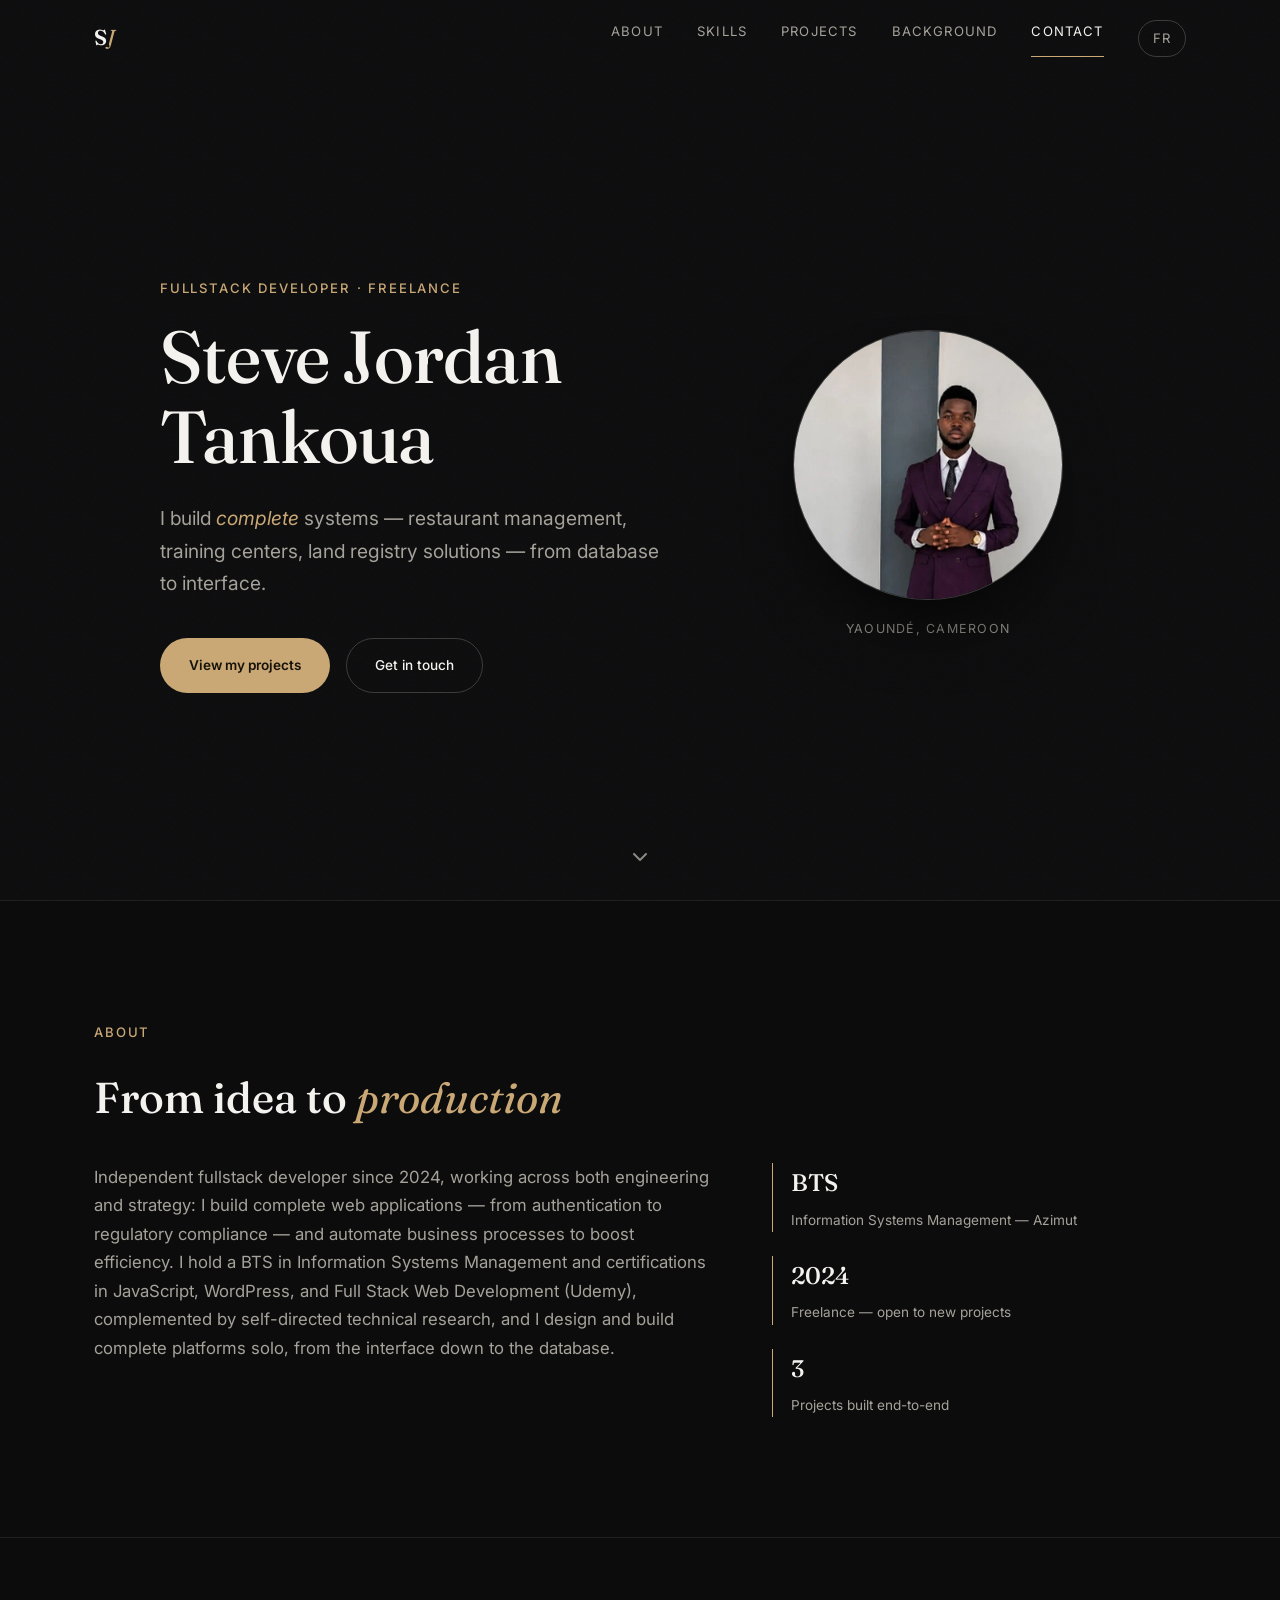
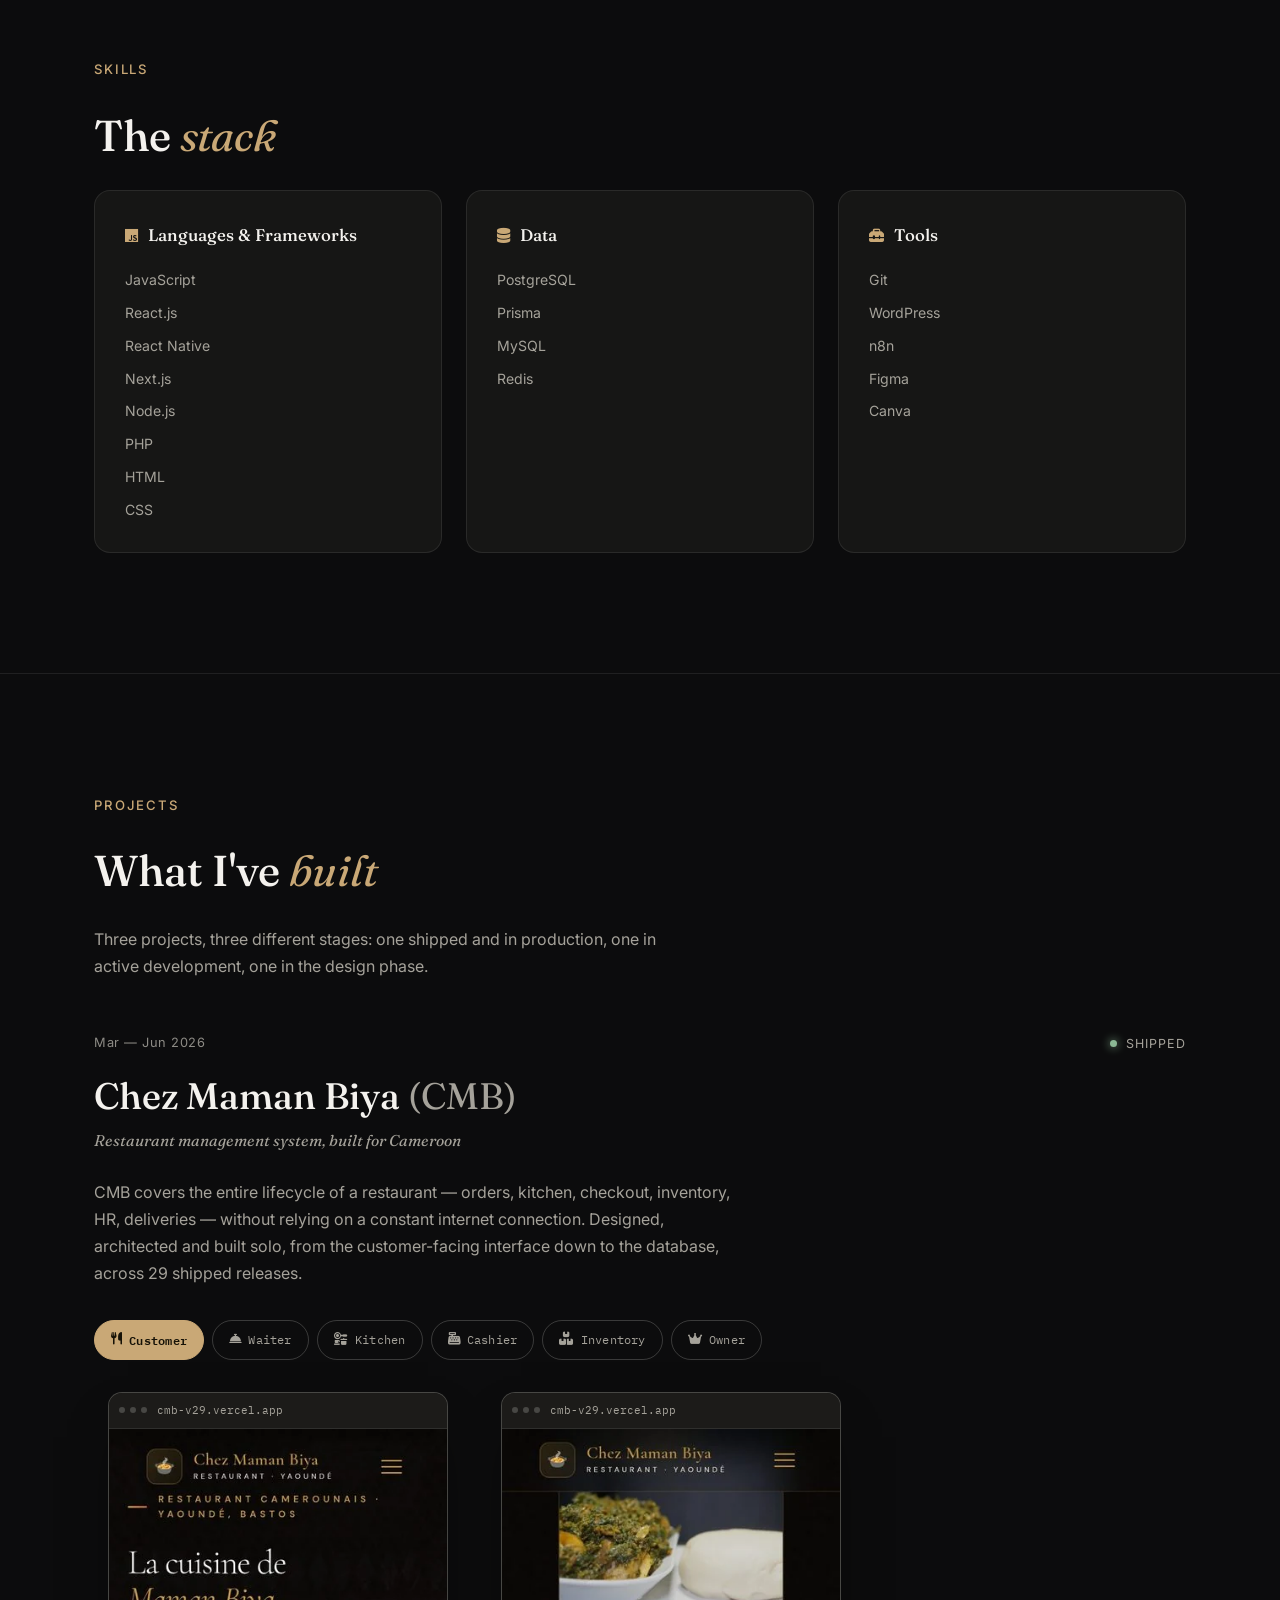
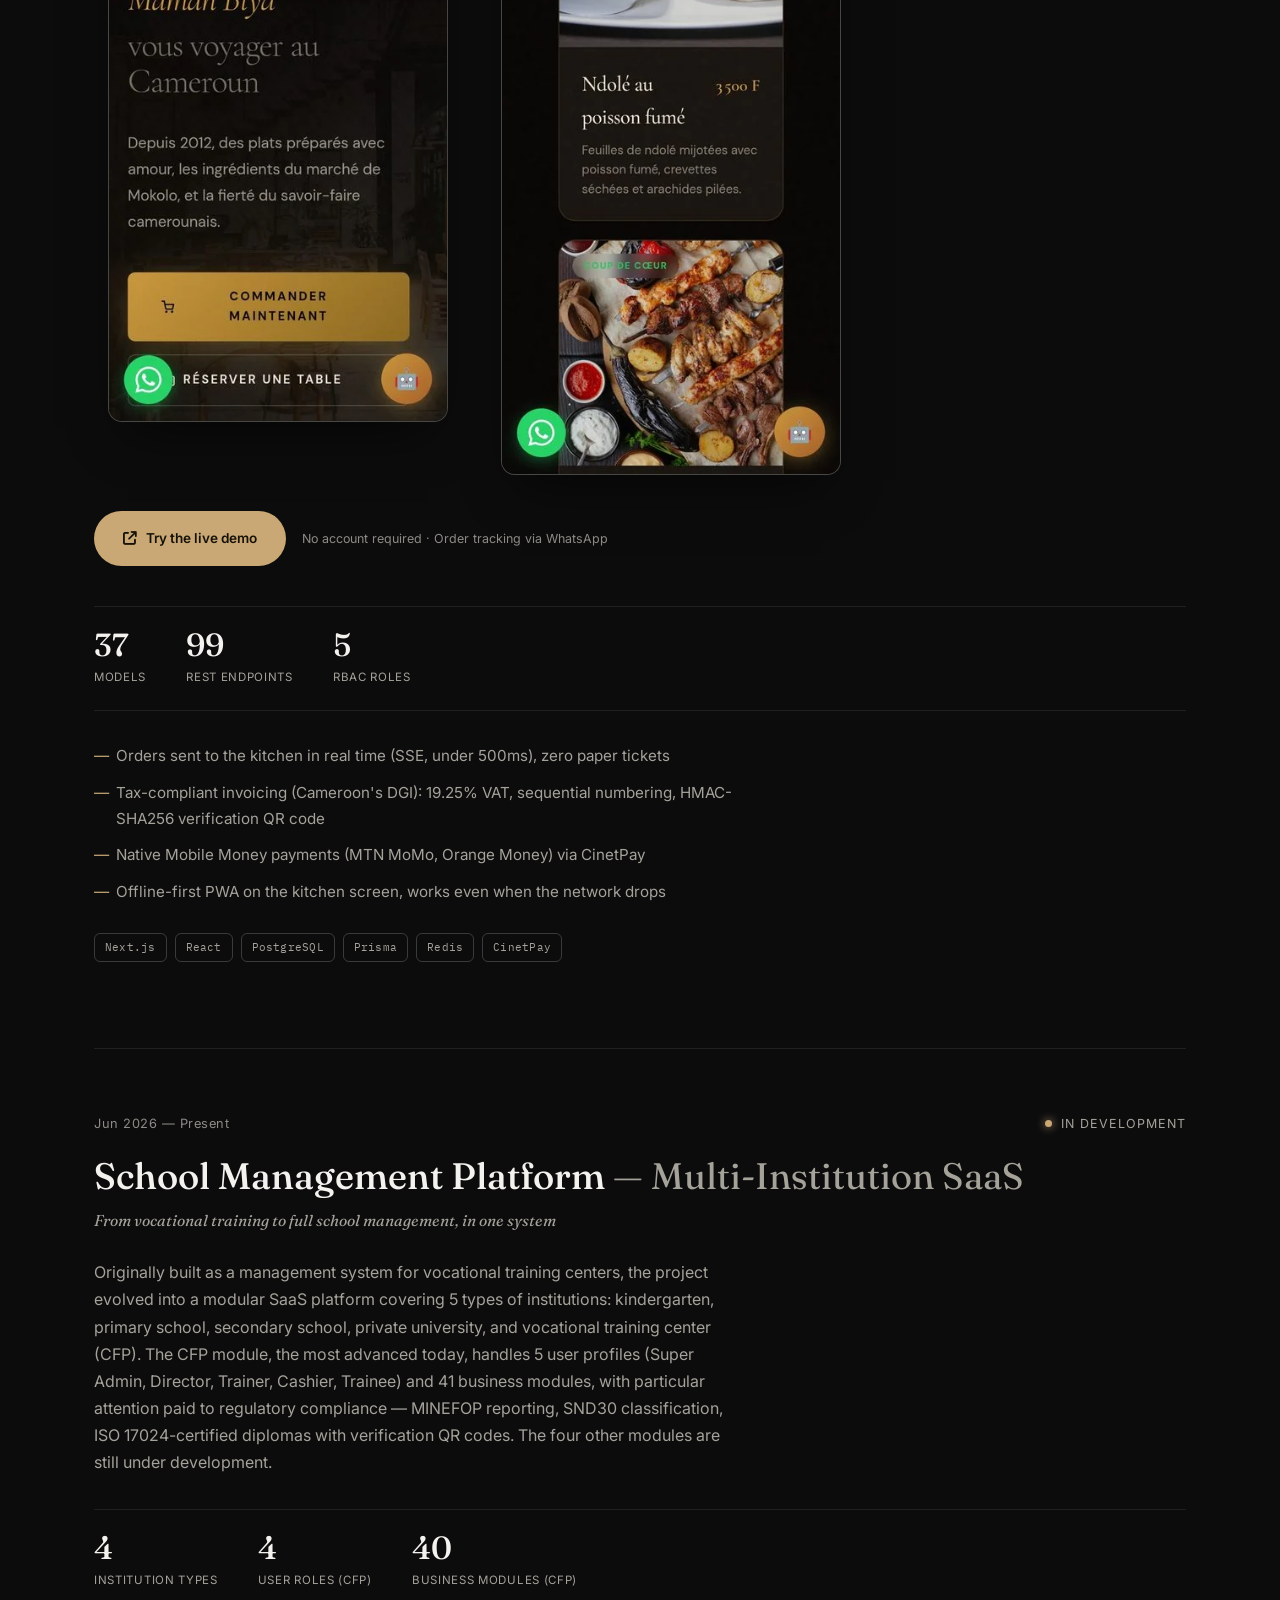
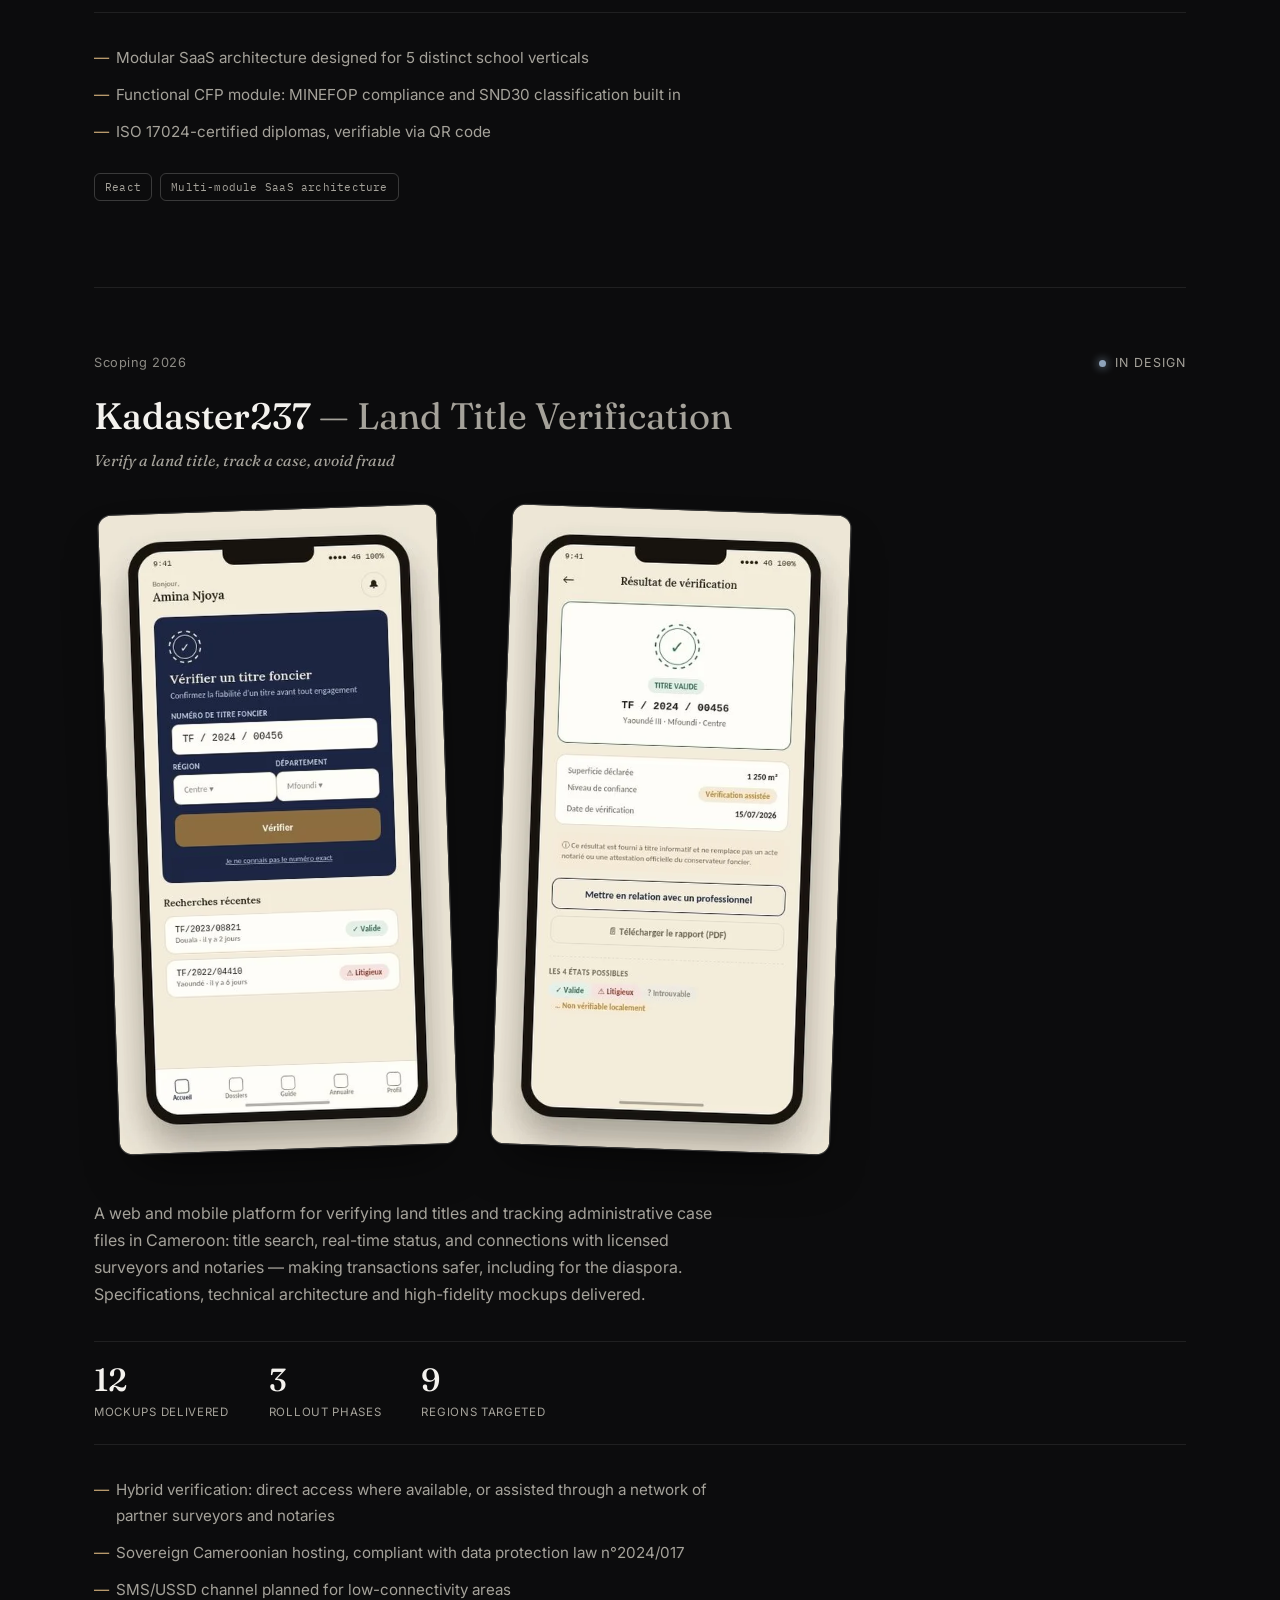
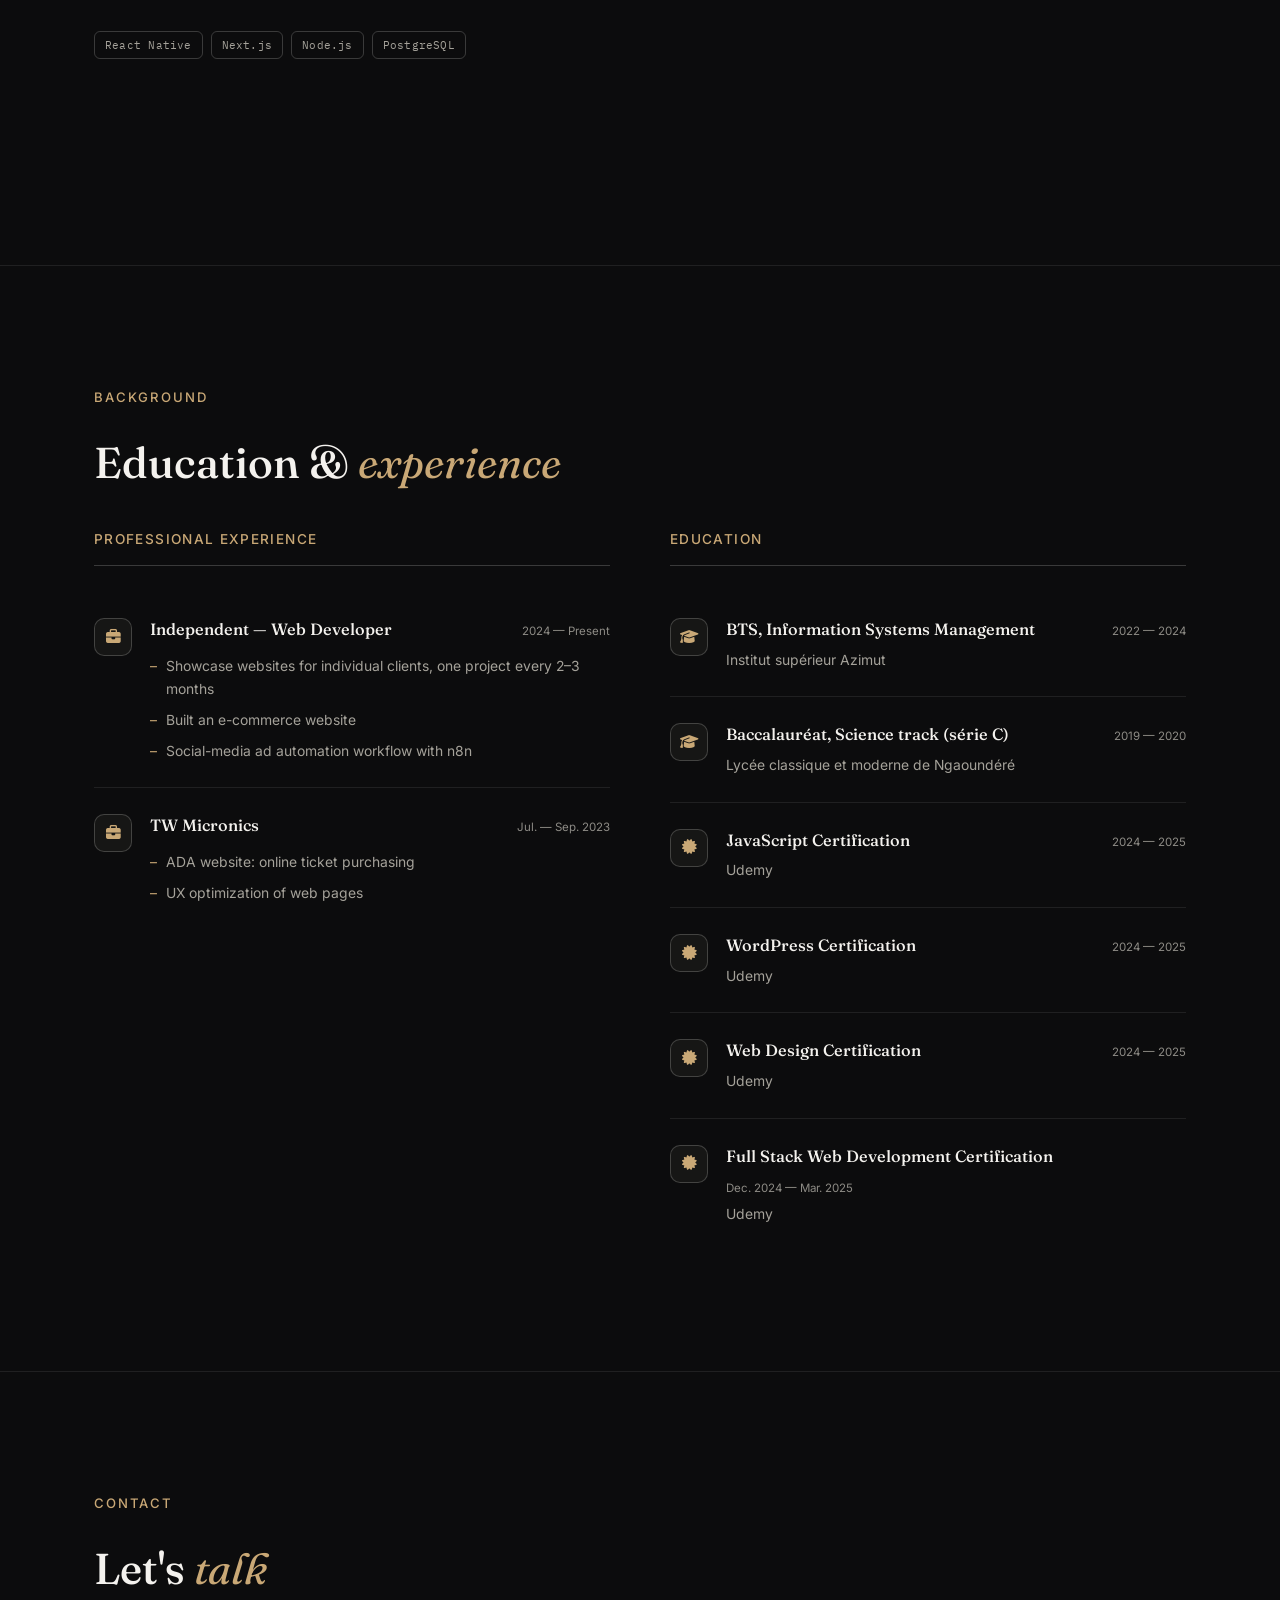
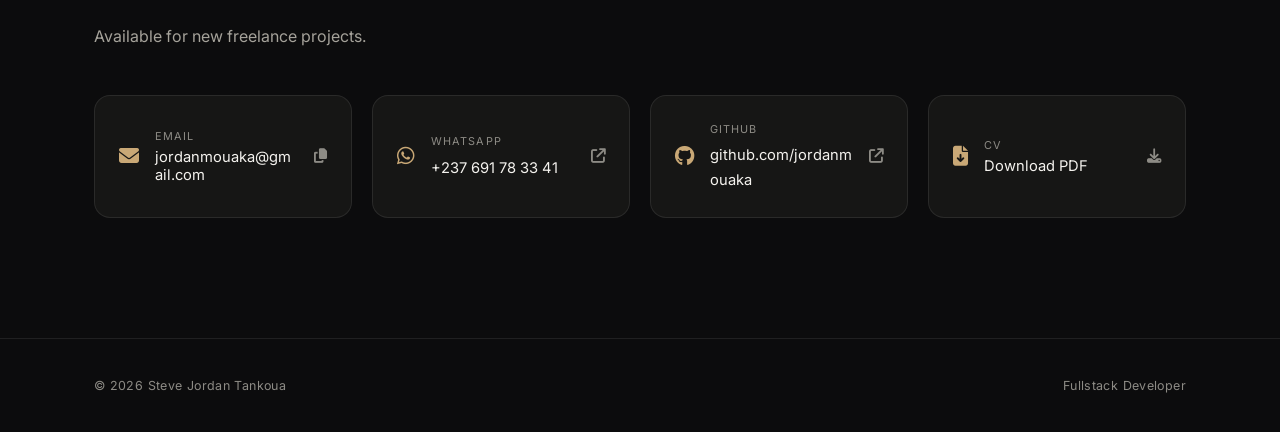
==== commit 89773824: "Correctif UX/UI : captures lisibles, assets externalisés, a11y" ====
--- a/en.html
+++ b/en.html
@@ -6,265 +6,56 @@
 <title>Steve Jordan Tankoua — Fullstack Developer</title>
 <meta name="description" content="Portfolio of Steve Jordan Tankoua, freelance fullstack developer in Yaoundé, Cameroon — React, Next.js, Node.js, PostgreSQL." />
 <link rel="icon" type="image/svg+xml" href="data:image/svg+xml,%3Csvg xmlns='http://www.w3.org/2000/svg' viewBox='0 0 64 64'%3E%3Crect width='64' height='64' rx='14' fill='%230c0c0d'/%3E%3Ctext x='32' y='44' font-family='Georgia,serif' font-size='30' fill='%23c9a876' text-anchor='middle'%3ESJ%3C/text%3E%3C/svg%3E">
+<link rel="canonical" href="https://portfolio-steve-jordan.vercel.app/en.html">
+<link rel="alternate" hreflang="fr" href="https://portfolio-steve-jordan.vercel.app/">
+<link rel="alternate" hreflang="en" href="https://portfolio-steve-jordan.vercel.app/en.html">
+<link rel="alternate" hreflang="x-default" href="https://portfolio-steve-jordan.vercel.app/">
 <meta property="og:type" content="website">
 <meta property="og:title" content="Steve Jordan Tankoua — Fullstack Developer">
 <meta property="og:description" content="Freelance fullstack developer in Yaoundé, Cameroon — React, Next.js, Node.js, PostgreSQL. Check out CMB, CFP and Kadaster237.">
-<meta property="og:image" content="og-image.jpg">
-<meta name="twitter:card" content="summary">
+<meta property="og:image" content="https://portfolio-steve-jordan.vercel.app/og-image.jpg">
+<meta name="twitter:card" content="summary_large_image">
 <meta name="twitter:title" content="Steve Jordan Tankoua — Fullstack Developer">
 <meta name="twitter:description" content="Freelance fullstack developer in Yaoundé, Cameroon — React, Next.js, Node.js, PostgreSQL.">
-<meta name="twitter:image" content="og-image.jpg">
+<meta name="twitter:image" content="https://portfolio-steve-jordan.vercel.app/og-image.jpg">
 <script type="application/ld+json">
 {"@context":"https://schema.org","@type":"Person","name":"Steve Jordan Tankoua","jobTitle":"Fullstack Developer","address":{"@type":"PostalAddress","addressLocality":"Yaoundé","addressCountry":"CM"},"sameAs":["https://github.com/jordanmouaka"],"knowsAbout":["React","Next.js","Node.js","PostgreSQL","React Native"]}
 </script>
+<link rel="preload" as="image" href="/assets/img/portrait.webp" fetchpriority="high">
 <link rel="preconnect" href="https://fonts.googleapis.com">
 <link rel="preconnect" href="https://fonts.gstatic.com" crossorigin>
-<link href="https://fonts.googleapis.com/css2?family=Fraunces:ital,wght@0,400;0,500;0,600;1,500&family=IBM+Plex+Mono:wght@400;500&family=Inter:wght@400;500;600;700&display=swap" rel="stylesheet">
+<link href="https://fonts.googleapis.com/css2?family=Fraunces:ital,wght@0,400;0,500;0,600;1,500&amp;family=IBM+Plex+Mono:wght@400;500&amp;family=Inter:wght@400;500;600;700&amp;display=swap" rel="stylesheet">
 <link rel="stylesheet" href="https://cdnjs.cloudflare.com/ajax/libs/font-awesome/6.5.1/css/all.min.css">
-<style>
-  *,*::before,*::after{margin:0;padding:0;box-sizing:border-box;}
-  html{scroll-behavior:smooth;}
-  @media (prefers-reduced-motion: reduce){
-    html{scroll-behavior:auto;}
-    *,*::before,*::after{animation-duration:.01ms !important;animation-iteration-count:1 !important;transition-duration:.01ms !important;scroll-behavior:auto !important;}
-  }
-
-  :root{
-    --bg:#0c0c0d;
-    --surface:#161615;
-    --surface-2:#1c1b19;
-    --text:#f4f2ee;
-    --text-dim:#a5a29a;
-    --text-dimmer:#7c7a74;
-    --accent:#c9a876;
-    --border:rgba(244,242,238,0.09);
-    --border-strong:rgba(244,242,238,0.20);
-    --status-live:#8bb894;
-    --status-dev:#c9a876;
-    --status-design:#8fa3ba;
-    --ease:cubic-bezier(0.16,1,0.3,1);
-    --font-display:'Fraunces',serif;
-    --font-body:'Inter',sans-serif;
-    --font-mono:'IBM Plex Mono',monospace;
-    --maxw:1140px;
-  }
-
-  body{
-    background:var(--bg);
-    color:var(--text);
-    font-family:var(--font-body);
-    line-height:1.7;
-    overflow-x:hidden;
-    position:relative;
-  }
-  body::before{
-    content:'';
-    position:fixed;inset:0;z-index:0;pointer-events:none;opacity:0.035;
-    background-image:url("data:image/svg+xml,%3Csvg xmlns='http://www.w3.org/2000/svg' width='120' height='120'%3E%3Cfilter id='n'%3E%3CfeTurbulence type='fractalNoise' baseFrequency='0.9' numOctaves='2' stitchTiles='stitch'/%3E%3C/filter%3E%3Crect width='100%25' height='100%25' filter='url(%23n)'/%3E%3C/svg%3E");
-  }
-
-  a{color:inherit;}
-  ul{list-style:none;}
-  img{max-width:100%;display:block;}
-  em{font-style:italic;color:var(--accent);font-weight:400;}
-  .container{max-width:var(--maxw);margin:0 auto;padding:0 24px;position:relative;z-index:1;}
-  a:focus-visible, button:focus-visible{outline:2px solid var(--accent);outline-offset:3px;}
-
-  #progress-bar{position:fixed;top:0;left:0;height:2px;background:var(--accent);z-index:200;width:0%;}
-
-  /* ===== NAV ===== */
-  #nav{position:fixed;top:0;left:0;right:0;z-index:100;border-bottom:1px solid transparent;transition:background .4s var(--ease), border-color .4s var(--ease);}
-  #nav.scrolled{background:rgba(12,12,13,0.86);backdrop-filter:blur(14px);-webkit-backdrop-filter:blur(14px);border-bottom-color:var(--border);}
-  .nav-inner{max-width:var(--maxw);margin:0 auto;padding:20px 24px;display:flex;align-items:center;justify-content:space-between;}
-  .logo{font-family:var(--font-display);font-weight:600;font-size:1.35rem;text-decoration:none;}
-  .logo em{font-style:italic;}
-  .nav-links{display:flex;gap:34px;}
-  .nav-links a{font-size:0.82rem;text-transform:uppercase;letter-spacing:0.09em;color:var(--text-dim);text-decoration:none;position:relative;padding-bottom:4px;transition:color .3s var(--ease);}
-  .nav-links a::after{content:'';position:absolute;left:0;bottom:0;width:0;height:1px;background:var(--accent);transition:width .35s var(--ease);}
-  .nav-links a:hover, .nav-links a.active{color:var(--text);}
-  .nav-links a:hover::after, .nav-links a.active::after{width:100%;}
-  .nav-toggle{display:none;background:none;border:none;color:var(--text);font-size:1.25rem;cursor:pointer;}
-
-  /* ===== BUTTONS ===== */
-  .btn{display:inline-flex;align-items:center;gap:9px;padding:15px 28px;border-radius:100px;font-size:0.85rem;font-weight:500;text-decoration:none;cursor:pointer;border:1px solid transparent;transition:all .4s var(--ease);}
-  .btn-primary{background:var(--accent);color:#161207;font-weight:600;}
-  .btn-primary:hover{transform:translateY(-2px);box-shadow:0 14px 30px -10px rgba(201,168,118,.5);}
-  .btn-ghost{background:transparent;color:var(--text);border-color:var(--border-strong);}
-  .btn-ghost:hover{border-color:var(--accent);color:var(--accent);}
-
-  /* ===== HERO ===== */
-  .hero{min-height:100vh;display:flex;flex-direction:column;justify-content:center;position:relative;z-index:1;padding:130px 24px 60px;}
-  .hero-inner{display:grid;grid-template-columns:1.15fr 0.85fr;gap:56px;align-items:center;}
-  .eyebrow{font-size:0.82rem;text-transform:uppercase;letter-spacing:0.14em;color:var(--accent);margin-bottom:18px;font-weight:500;}
-  .hero h1{font-family:var(--font-display);font-size:clamp(2.6rem,6.5vw,4.6rem);font-weight:500;line-height:1.08;letter-spacing:-0.01em;margin-bottom:26px;}
-  .hero-thesis{font-size:clamp(1.05rem,1.8vw,1.2rem);color:var(--text-dim);max-width:520px;margin-bottom:38px;}
-  .hero-cta{display:flex;gap:16px;flex-wrap:wrap;}
-  .hero-photo-wrap{display:flex;flex-direction:column;align-items:center;gap:18px;}
-  .hero-photo{width:min(270px,68vw);aspect-ratio:1;border-radius:50%;overflow:hidden;border:1px solid var(--border-strong);box-shadow:0 40px 70px -25px rgba(0,0,0,0.7);transition:transform .5s var(--ease);will-change:transform;}
-  .hero-photo img{width:100%;height:100%;object-fit:cover;display:block;}
-  .hero-photo-caption{font-size:0.78rem;color:var(--text-dimmer);letter-spacing:0.1em;text-transform:uppercase;}
-  .scroll-cue{position:absolute;bottom:30px;left:50%;transform:translateX(-50%);color:var(--text-dimmer);text-decoration:none;animation:bounce 2.2s infinite;}
-  @keyframes bounce{0%,100%{transform:translate(-50%,0);}50%{transform:translate(-50%,8px);}}
-
-  /* ===== SECTIONS ===== */
-  .section{padding:120px 0;position:relative;z-index:1;border-top:1px solid var(--border);}
-  .section h2{font-family:var(--font-display);font-size:clamp(1.9rem,4vw,2.7rem);font-weight:500;margin:14px 0 18px;}
-  .lead{color:var(--text-dim);margin-bottom:44px;max-width:600px;}
-
-  /* About */
-  .about-grid{display:grid;grid-template-columns:1.5fr 1fr;gap:56px;align-items:start;margin-top:28px;}
-  .about-text{font-size:1.05rem;color:var(--text-dim);max-width:60ch;}
-  .stat-stack{display:flex;flex-direction:column;gap:24px;}
-  .stat{border-left:1px solid var(--accent);padding-left:18px;}
-  .stat-value{display:block;font-family:var(--font-display);font-size:1.5rem;font-weight:500;color:var(--text);}
-  .stat-label{display:block;font-size:0.85rem;color:var(--text-dim);margin-top:5px;}
-
-  /* Skills */
-  .skills-grid{display:grid;grid-template-columns:repeat(auto-fit,minmax(230px,1fr));gap:24px;}
-  .skill-card{background:var(--surface);border:1px solid var(--border);border-radius:16px;padding:30px;transition:transform .4s var(--ease), border-color .4s var(--ease);}
-  .skill-card:hover{border-color:var(--border-strong);transform:translateY(-5px);}
-  .skill-card h3{font-family:var(--font-display);font-weight:500;font-size:1.05rem;margin-bottom:18px;display:flex;align-items:center;gap:10px;}
-  .skill-card h3 i{color:var(--accent);font-size:0.95rem;}
-  .skill-card ul{display:flex;flex-direction:column;gap:9px;}
-  .skill-card li{font-size:0.88rem;color:var(--text-dim);}
-
-  /* Projects */
-  .projects-list{display:flex;flex-direction:column;}
-  .project{padding:64px 0;border-bottom:1px solid var(--border);}
-  .project:first-child{padding-top:8px;}
-  .project:last-child{border-bottom:none;}
-  .project-head{display:flex;align-items:center;justify-content:space-between;flex-wrap:wrap;gap:12px;margin-bottom:20px;}
-  .project-eyebrow{font-size:0.8rem;color:var(--text-dimmer);letter-spacing:0.04em;}
-  .status{display:inline-flex;align-items:center;gap:9px;font-size:0.78rem;color:var(--text-dim);text-transform:uppercase;letter-spacing:0.08em;}
-  .status-dot{width:7px;height:7px;border-radius:50%;flex-shrink:0;}
-  .dot-live{background:var(--status-live);box-shadow:0 0 10px var(--status-live);}
-  .dot-dev{background:var(--status-dev);box-shadow:0 0 10px var(--status-dev);}
-  .dot-design{background:var(--status-design);box-shadow:0 0 10px var(--status-design);}
-  .project-title{font-family:var(--font-display);font-size:clamp(1.6rem,3.5vw,2.3rem);font-weight:500;line-height:1.2;margin-bottom:10px;}
-  .project-title span{color:var(--text-dim);font-weight:400;}
-  .project-tagline{color:var(--text-dim);font-size:0.98rem;margin-bottom:24px;font-style:italic;font-family:var(--font-display);}
-  .project-desc{color:var(--text-dim);font-size:1rem;max-width:65ch;margin-bottom:32px;}
-  .project-media{position:relative;display:flex;justify-content:center;gap:26px;margin:8px 0 40px;padding:10px 0;}
-  .mock{width:clamp(130px,20vw,190px);border-radius:14px;border:1px solid var(--border-strong);box-shadow:0 25px 50px -20px rgba(0,0,0,0.65);transition:transform .5s var(--ease);}
-  .mock-a{transform:translateY(20px) rotate(-3deg);}
-  .mock-b{transform:translateY(-8px) rotate(2deg);}
-  .project-media:hover .mock-a{transform:translateY(10px) rotate(-5deg) scale(1.03);}
-  .project-media:hover .mock-b{transform:translateY(-18px) rotate(4deg) scale(1.03);}
-  .project-stats{display:flex;gap:40px;flex-wrap:wrap;margin-bottom:32px;padding:22px 0;border-top:1px solid var(--border);border-bottom:1px solid var(--border);}
-  .pstat{display:flex;flex-direction:column;}
-  .pstat strong{font-family:var(--font-display);font-size:2rem;font-weight:500;color:var(--text);line-height:1;}
-  .pstat span{font-size:0.72rem;color:var(--text-dim);text-transform:uppercase;letter-spacing:0.06em;margin-top:7px;}
-  .project-features{display:flex;flex-direction:column;gap:11px;margin-bottom:28px;max-width:65ch;}
-  .project-features li{padding-left:22px;position:relative;color:var(--text-dim);font-size:0.95rem;}
-  .project-features li::before{content:'—';position:absolute;left:0;color:var(--accent);}
-  .tags{display:flex;flex-wrap:wrap;gap:8px;margin-bottom:22px;}
-  .tags li{font-family:var(--font-mono);font-size:0.68rem;letter-spacing:0.02em;color:var(--text-dim);border:1px solid var(--border-strong);border-radius:6px;padding:4px 10px;}
-  .project-link{display:inline-flex;align-items:center;gap:7px;font-size:0.88rem;color:var(--accent);text-decoration:none;border-bottom:1px solid transparent;transition:border-color .3s var(--ease);}
-  .project-link:hover{border-color:var(--accent);}
-
-  /* Project showcase (role-based screenshot gallery) */
-  .project-showcase{margin:8px 0 40px;}
-  .role-tabs{display:flex;flex-wrap:wrap;gap:8px;margin-bottom:22px;}
-  .role-tab{display:inline-flex;align-items:center;gap:7px;font-family:var(--font-mono);font-size:0.72rem;letter-spacing:0.02em;color:var(--text-dim);background:transparent;border:1px solid var(--border-strong);border-radius:100px;padding:8px 16px;cursor:pointer;transition:all .3s var(--ease);}
-  .role-tab i{font-size:0.78rem;}
-  .role-tab:hover{border-color:var(--accent);color:var(--text);}
-  .role-tab.active{background:var(--accent);border-color:var(--accent);color:#161207;font-weight:600;}
-  .project-showcase .project-media{margin:0 0 26px;padding:10px 0;}
-  .project-showcase .project-media[hidden]{display:none;}
-  .mock-frame{width:clamp(130px,20vw,190px);border-radius:14px;border:1px solid var(--border-strong);box-shadow:0 25px 50px -20px rgba(0,0,0,0.65);transition:transform .5s var(--ease);overflow:hidden;background:var(--surface-2);}
-  .mock-frame img{width:100%;display:block;}
-  .frame-bar{display:flex;align-items:center;gap:5px;padding:8px 10px;background:var(--surface-2);border-bottom:1px solid var(--border);}
-  .frame-dot{width:6px;height:6px;border-radius:50%;background:var(--border-strong);flex-shrink:0;}
-  .frame-url{margin-left:5px;font-family:var(--font-mono);font-size:0.56rem;color:var(--text-dimmer);white-space:nowrap;overflow:hidden;text-overflow:ellipsis;}
-  .showcase-cta{display:flex;flex-wrap:wrap;align-items:center;gap:16px;margin:4px 0 32px;}
-  .showcase-cta-note{font-size:0.78rem;color:var(--text-dimmer);}
-
-  /* Parcours */
-  .parcours-grid{display:grid;grid-template-columns:1fr 1fr;gap:60px;margin-top:28px;}
-  .parcours-heading{font-size:0.85rem;text-transform:uppercase;letter-spacing:0.1em;color:var(--accent);margin-bottom:26px;padding-bottom:14px;border-bottom:1px solid var(--border-strong);font-weight:500;}
-  .timeline{display:flex;flex-direction:column;}
-  .timeline-item{display:flex;gap:18px;align-items:flex-start;padding:24px 0;border-bottom:1px solid var(--border);}
-  .timeline-item:last-child{border-bottom:none;}
-  .timeline-item i{flex-shrink:0;width:38px;height:38px;background:var(--surface);border:1px solid var(--border-strong);border-radius:10px;display:flex;align-items:center;justify-content:center;color:var(--accent);font-size:0.92rem;margin-top:2px;}
-  .timeline-top{display:flex;justify-content:space-between;align-items:baseline;flex-wrap:wrap;gap:8px;}
-  .timeline-top h4{font-family:var(--font-display);font-size:1.02rem;font-weight:500;color:var(--text);}
-  .timeline-top span{font-size:0.72rem;color:var(--text-dimmer);white-space:nowrap;}
-  .timeline-item>div{flex:1;}
-  .timeline-item ul{display:flex;flex-direction:column;gap:7px;margin-top:11px;}
-  .timeline-item ul li{font-size:0.87rem;color:var(--text-dim);padding-left:16px;position:relative;}
-  .timeline-item ul li::before{content:'–';position:absolute;left:0;color:var(--accent);}
-  .timeline-item p{font-size:0.87rem;color:var(--text-dim);margin-top:5px;}
-
-  /* Contact */
-  .contact-grid{display:grid;grid-template-columns:repeat(auto-fit,minmax(220px,1fr));gap:20px;}
-  .contact-card{display:flex;align-items:center;gap:16px;background:var(--surface);border:1px solid var(--border);border-radius:16px;padding:24px;text-decoration:none;font-family:inherit;text-align:left;width:100%;cursor:pointer;transition:transform .4s var(--ease), border-color .4s var(--ease);}
-  .contact-card:hover{border-color:var(--accent);transform:translateY(-4px);}
-  .contact-card>i:first-child{font-size:1.25rem;color:var(--accent);flex-shrink:0;}
-  .contact-card div{display:flex;flex-direction:column;flex:1;min-width:0;}
-  .contact-label{font-size:0.68rem;text-transform:uppercase;letter-spacing:0.1em;color:var(--text-dimmer);}
-  .contact-value{font-size:0.92rem;color:var(--text);margin-top:5px;word-break:break-word;}
-  .copy-icon{color:var(--text-dimmer);font-size:0.9rem;flex-shrink:0;}
-
-  /* Toast */
-  .toast{position:fixed;bottom:26px;left:50%;transform:translateX(-50%) translateY(20px);background:var(--text);color:var(--bg);font-size:0.85rem;padding:12px 22px;border-radius:100px;opacity:0;pointer-events:none;transition:opacity .4s var(--ease), transform .4s var(--ease);z-index:200;}
-  .toast.show{opacity:1;transform:translateX(-50%) translateY(0);}
-
-  /* Footer */
-  footer{border-top:1px solid var(--border);padding:36px 0;position:relative;z-index:1;}
-  .footer-inner{display:flex;justify-content:space-between;flex-wrap:wrap;gap:8px;font-size:0.78rem;color:var(--text-dimmer);letter-spacing:0.03em;}
-
-  /* Reveal */
-  .reveal{opacity:0;transform:translateY(34px);transition:opacity 1s var(--ease), transform 1s var(--ease);}
-  .reveal.visible{opacity:1;transform:none;}
-  .reveal-img{opacity:0;transform:translateY(30px) scale(0.96);transition:opacity 1.1s var(--ease), transform 1.1s var(--ease);}
-  .reveal-img.visible{opacity:1;transform:none;}
-  .hero-text .reveal:nth-child(1){transition-delay:.05s;}
-  .hero-text .reveal:nth-child(2){transition-delay:.18s;}
-  .hero-text .reveal:nth-child(3){transition-delay:.32s;}
-  .hero-text .reveal:nth-child(4){transition-delay:.46s;}
-  .hero-photo-wrap.reveal{transition-delay:.55s;}
-
-  /* ===== RESPONSIVE ===== */
-  @media (max-width:900px){
-    .hero-inner{grid-template-columns:1fr;text-align:center;}
-    .hero-thesis{margin-left:auto;margin-right:auto;}
-    .hero-cta{justify-content:center;}
-    .hero-photo-wrap{order:-1;}
-    .about-grid{grid-template-columns:1fr;gap:36px;}
-    .parcours-grid{grid-template-columns:1fr;gap:44px;}
-  }
-  @media (max-width:768px){
-    .nav-toggle{display:block;}
-    .nav-links{position:fixed;top:0;right:-100%;height:100vh;width:min(75vw,320px);background:var(--surface);flex-direction:column;padding:100px 32px;gap:26px;transition:right .4s var(--ease);border-left:1px solid var(--border);z-index:99;}
-    .nav-links.open{right:0;}
-    .section{padding:84px 0;}
-    .project{padding:48px 0;}
-  }
-  @media (max-width:480px){
-    .hero{padding-top:120px;}
-    .hero-cta{flex-direction:column;align-items:stretch;}
-    .hero-cta .btn{justify-content:center;}
-    .project-stats{gap:26px;}
-    .project-media{gap:14px;}
-    .showcase-cta{flex-direction:column;align-items:flex-start;}
-  }
-  .nav-links a.lang-switch{border:1px solid var(--border-strong);border-radius:100px;padding:6px 14px;transition:border-color .3s var(--ease), color .3s var(--ease);}
-  .nav-links a.lang-switch::after{display:none;}
-  .nav-links a.lang-switch:hover{border-color:var(--accent);color:var(--accent);}
-</style>
-<script src="https://challenges.cloudflare.com/turnstile/v0/api.js?onload=onloadTurnstileCallback" async defer></script>
+<link rel="stylesheet" href="/assets/styles.css">
+<noscript><style>.reveal,.reveal-img{opacity:1 !important;transform:none !important;}</style></noscript>
+<!-- Le callback doit exister AVANT le chargement de l'API Turnstile.
+     Le script est `async` : il peut s'exécuter avant DOMContentLoaded.
+     Définir onloadTurnstileCallback plus bas créait une race condition
+     qui laissait le bouton CV silencieusement inerte. -->
+<script>
+  window.__turnstileReady = false;
+  window.__onTurnstileReady = null;
+  window.onloadTurnstileCallback = function () {
+    window.__turnstileReady = true;
+    if (typeof window.__onTurnstileReady === 'function') window.__onTurnstileReady();
+  };
+</script>
+<script src="https://challenges.cloudflare.com/turnstile/v0/api.js?onload=onloadTurnstileCallback" async></script>
+<script src="/assets/app.js" defer></script>
 </head>
 <body>
+
+<a class="skip-link" href="#top">Skip to content</a>
 
 <div id="progress-bar"></div>
 
 <nav id="nav">
   <div class="nav-inner">
     <a href="#top" class="logo">S<em>J</em></a>
-    <button class="nav-toggle" aria-label="Open menu" aria-expanded="false">
-      <i class="fa-solid fa-bars"></i>
+    <button class="nav-toggle" aria-label="Open menu" aria-expanded="false" aria-controls="nav-links">
+      <i class="fa-solid fa-bars" aria-hidden="true"></i>
     </button>
-    <div class="nav-links">
+    <div class="nav-links" id="nav-links">
       <a href="#about">About</a>
       <a href="#skills">Skills</a>
       <a href="#projects">Projects</a>
@@ -288,12 +79,12 @@
     </div>
     <div class="hero-photo-wrap reveal">
       <div class="hero-photo" id="heroPhoto">
-        <img src="[data-uri]" alt="Portrait of Steve Jordan Tankoua" />
+        <img src="/assets/img/portrait.webp" width="480" height="480" fetchpriority="high" decoding="async" alt="Portrait of Steve Jordan Tankoua" />
       </div>
       <p class="hero-photo-caption">Yaoundé, Cameroon</p>
     </div>
   </div>
-  <a href="#about" class="scroll-cue" aria-label="Scroll down"><i class="fa-solid fa-chevron-down"></i></a>
+  <a href="#about" class="scroll-cue" aria-label="Scroll down"><i class="fa-solid fa-chevron-down" aria-hidden="true"></i></a>
 </header>
 
 <section class="section" id="about">
@@ -303,7 +94,7 @@
     <div class="about-grid">
       <p class="reveal about-text">Independent fullstack developer since 2024, working across both engineering and strategy: I build complete web applications — from authentication to regulatory compliance — and automate business processes to boost efficiency. I hold a BTS in Information Systems Management and certifications in JavaScript, WordPress, and Full Stack Web Development (Udemy), complemented by self-directed technical research, and I design and build complete platforms solo, from the interface down to the database.</p>
       <div class="stat-stack reveal">
-        <div class="stat"><span class="stat-value">BTS</span><span class="stat-label">Information Systems Management — AZINUT</span></div>
+        <div class="stat"><span class="stat-value">BTS</span><span class="stat-label">Information Systems Management — Azimut</span></div>
         <div class="stat"><span class="stat-value">2024</span><span class="stat-label">Freelance — open to new projects</span></div>
         <div class="stat"><span class="stat-value">3</span><span class="stat-label">Projects built end-to-end</span></div>
       </div>
@@ -317,15 +108,15 @@
     <h2 class="reveal">The <em>stack</em></h2>
     <div class="skills-grid">
       <div class="skill-card reveal">
-        <h3><i class="fa-brands fa-js"></i> Languages & Frameworks</h3>
+        <h3><i class="fa-brands fa-js" aria-hidden="true"></i> Languages &amp; Frameworks</h3>
         <ul><li>JavaScript</li><li>React.js</li><li>React Native</li><li>Next.js</li><li>Node.js</li><li>PHP</li><li>HTML</li><li>CSS</li></ul>
       </div>
       <div class="skill-card reveal">
-        <h3><i class="fa-solid fa-database"></i> Data</h3>
+        <h3><i class="fa-solid fa-database" aria-hidden="true"></i> Data</h3>
         <ul><li>PostgreSQL</li><li>Prisma</li><li>MySQL</li><li>Redis</li></ul>
       </div>
       <div class="skill-card reveal">
-        <h3><i class="fa-solid fa-toolbox"></i> Tools</h3>
+        <h3><i class="fa-solid fa-toolbox" aria-hidden="true"></i> Tools</h3>
         <ul><li>Git</li><li>WordPress</li><li>n8n</li><li>Figma</li><li>Canva</li></ul>
       </div>
     </div>
@@ -347,86 +138,86 @@
         </div>
         <h3 class="project-title">Chez Maman Biya <span>(CMB)</span></h3>
         <p class="project-tagline">Restaurant management system, built for Cameroon</p>
+        <p class="project-desc">CMB covers the entire lifecycle of a restaurant — orders, kitchen, checkout, inventory, HR, deliveries — without relying on a constant internet connection. Designed, architected and built solo, from the customer-facing interface down to the database, across 29 shipped releases.</p>
         <div class="project-showcase reveal-img">
           <div class="role-tabs" role="tablist" aria-label="CMB interfaces by role">
-            <button type="button" class="role-tab active" data-role="client" role="tab" aria-selected="true"><i class="fa-solid fa-utensils"></i> Customer</button>
-            <button type="button" class="role-tab" data-role="serveur" role="tab" aria-selected="false"><i class="fa-solid fa-bell-concierge"></i> Waiter</button>
-            <button type="button" class="role-tab" data-role="chef" role="tab" aria-selected="false"><i class="fa-solid fa-kitchen-set"></i> Kitchen</button>
-            <button type="button" class="role-tab" data-role="caisse" role="tab" aria-selected="false"><i class="fa-solid fa-cash-register"></i> Cashier</button>
-            <button type="button" class="role-tab" data-role="stock" role="tab" aria-selected="false"><i class="fa-solid fa-boxes-stacked"></i> Inventory</button>
-            <button type="button" class="role-tab" data-role="owner" role="tab" aria-selected="false"><i class="fa-solid fa-crown"></i> Owner</button>
-          </div>
-          <div class="project-media" data-role-panel="client" role="tabpanel">
-            <div class="mock-frame mock-a">
-              <div class="frame-bar"><span class="frame-dot"></span><span class="frame-dot"></span><span class="frame-dot"></span><span class="frame-url">cmb-v29.vercel.app</span></div>
-              <img src="[data-uri]" alt="CMB customer site homepage, Chez Maman Biya restaurant" loading="lazy" />
-            </div>
-            <div class="mock-frame mock-b">
-              <div class="frame-bar"><span class="frame-dot"></span><span class="frame-dot"></span><span class="frame-dot"></span><span class="frame-url">cmb-v29.vercel.app</span></div>
-              <img src="[data-uri]" alt="CMB customer menu with dish photos, Ndolé with smoked fish" loading="lazy" />
-            </div>
-          </div>
-          <div class="project-media" data-role-panel="serveur" role="tabpanel" hidden>
-            <div class="mock-frame mock-a">
-              <div class="frame-bar"><span class="frame-dot"></span><span class="frame-dot"></span><span class="frame-dot"></span><span class="frame-url">cmb-v29.vercel.app</span></div>
-              <img src="[data-uri]" alt="CMB waiter dashboard, floor plan and table status" loading="lazy" />
-            </div>
-            <div class="mock-frame mock-b">
-              <div class="frame-bar"><span class="frame-dot"></span><span class="frame-dot"></span><span class="frame-dot"></span><span class="frame-url">cmb-v29.vercel.app</span></div>
-              <img src="[data-uri]" alt="CMB waiter view, real-time dish availability" loading="lazy" />
-            </div>
-          </div>
-          <div class="project-media" data-role-panel="chef" role="tabpanel" hidden>
-            <div class="mock-frame mock-a">
-              <div class="frame-bar"><span class="frame-dot"></span><span class="frame-dot"></span><span class="frame-dot"></span><span class="frame-url">cmb-v29.vercel.app</span></div>
-              <img src="[data-uri]" alt="CMB kitchen display, order tracking by station (hot, cold, grill, pastry)" loading="lazy" />
-            </div>
-            <div class="mock-frame mock-b">
- 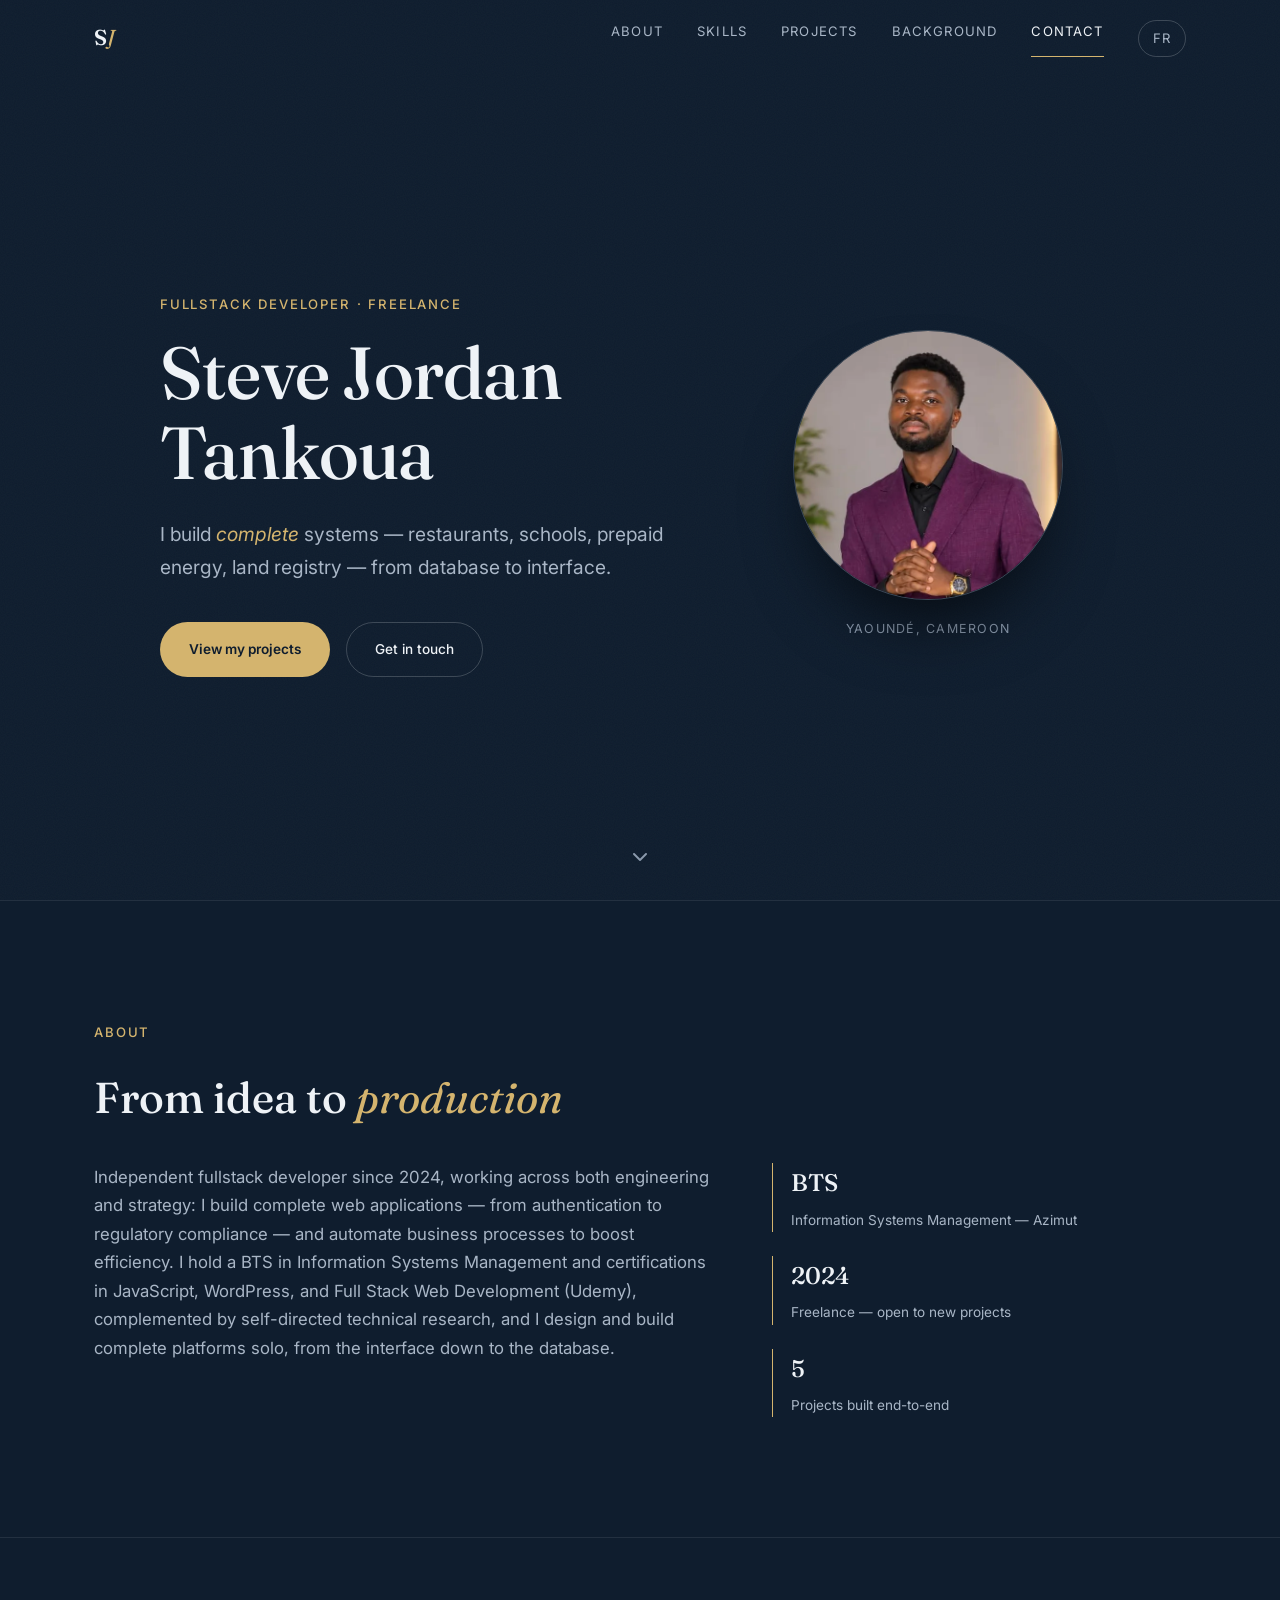
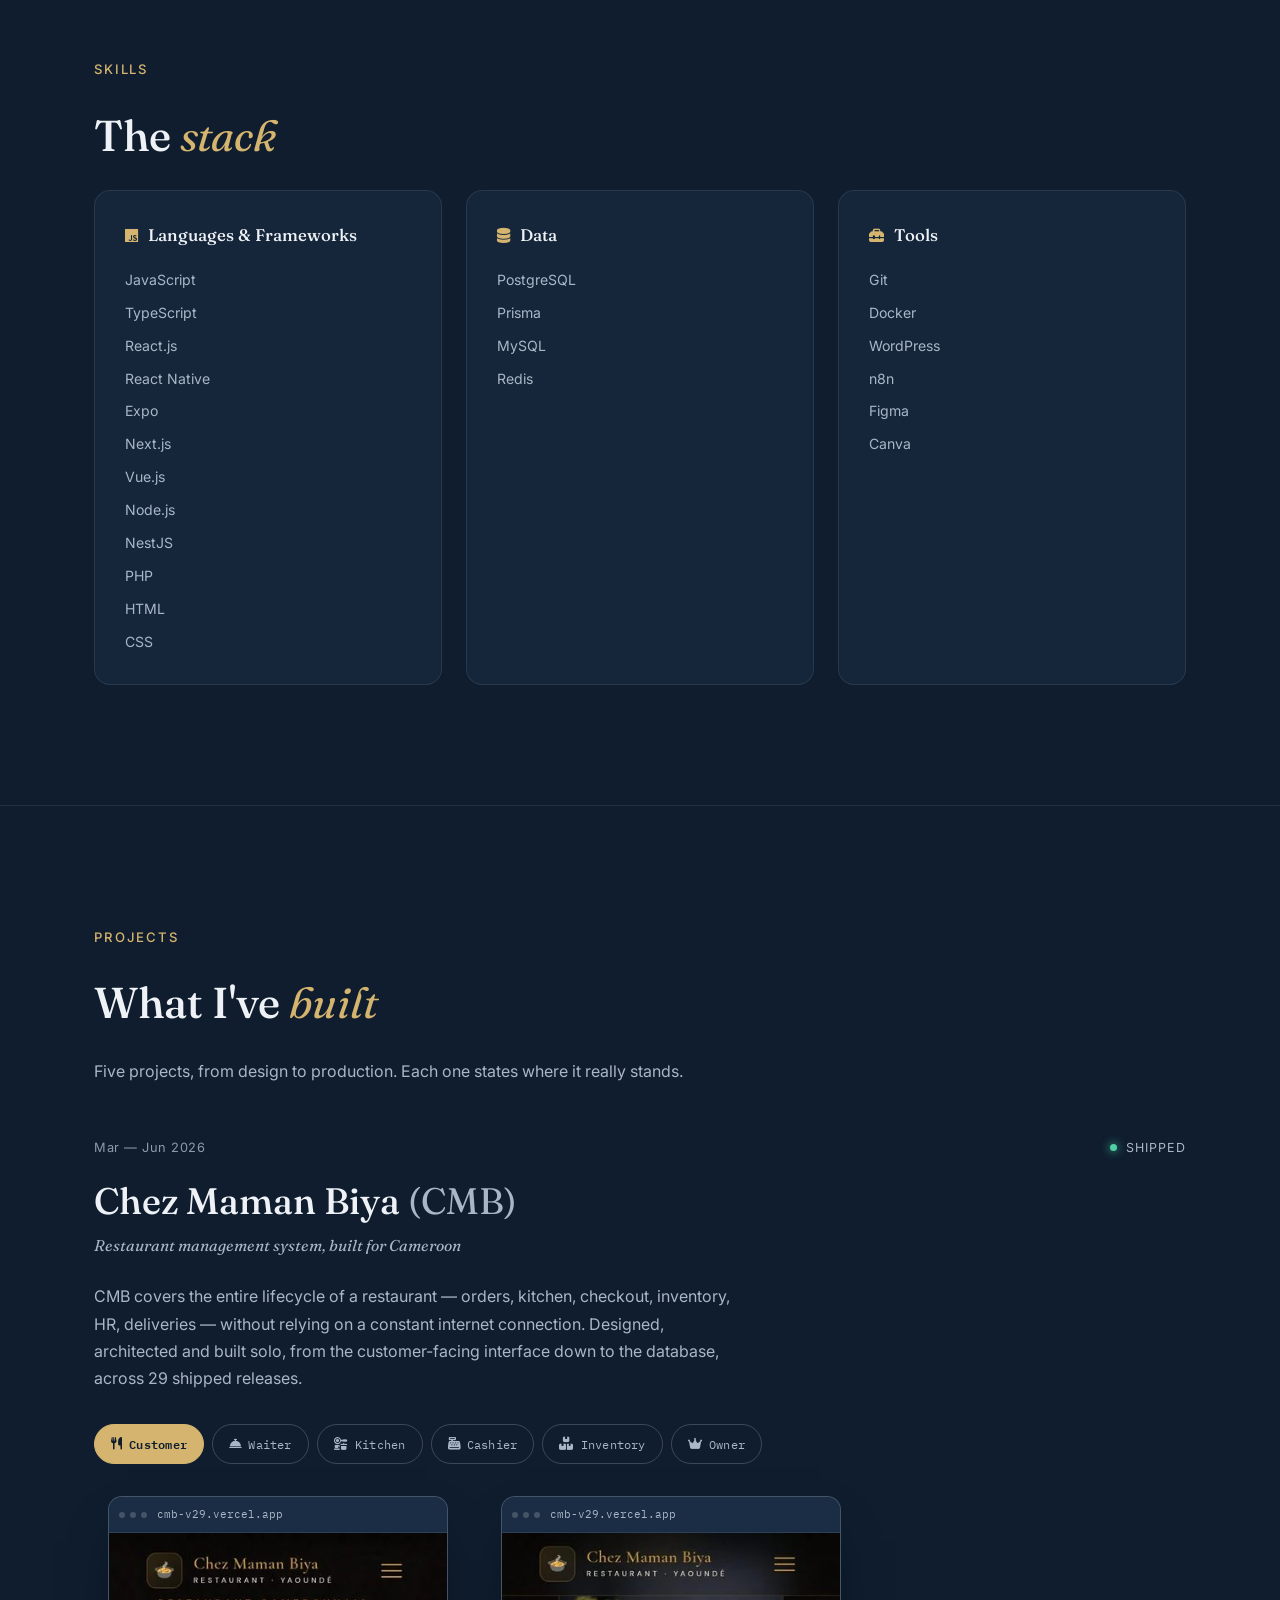
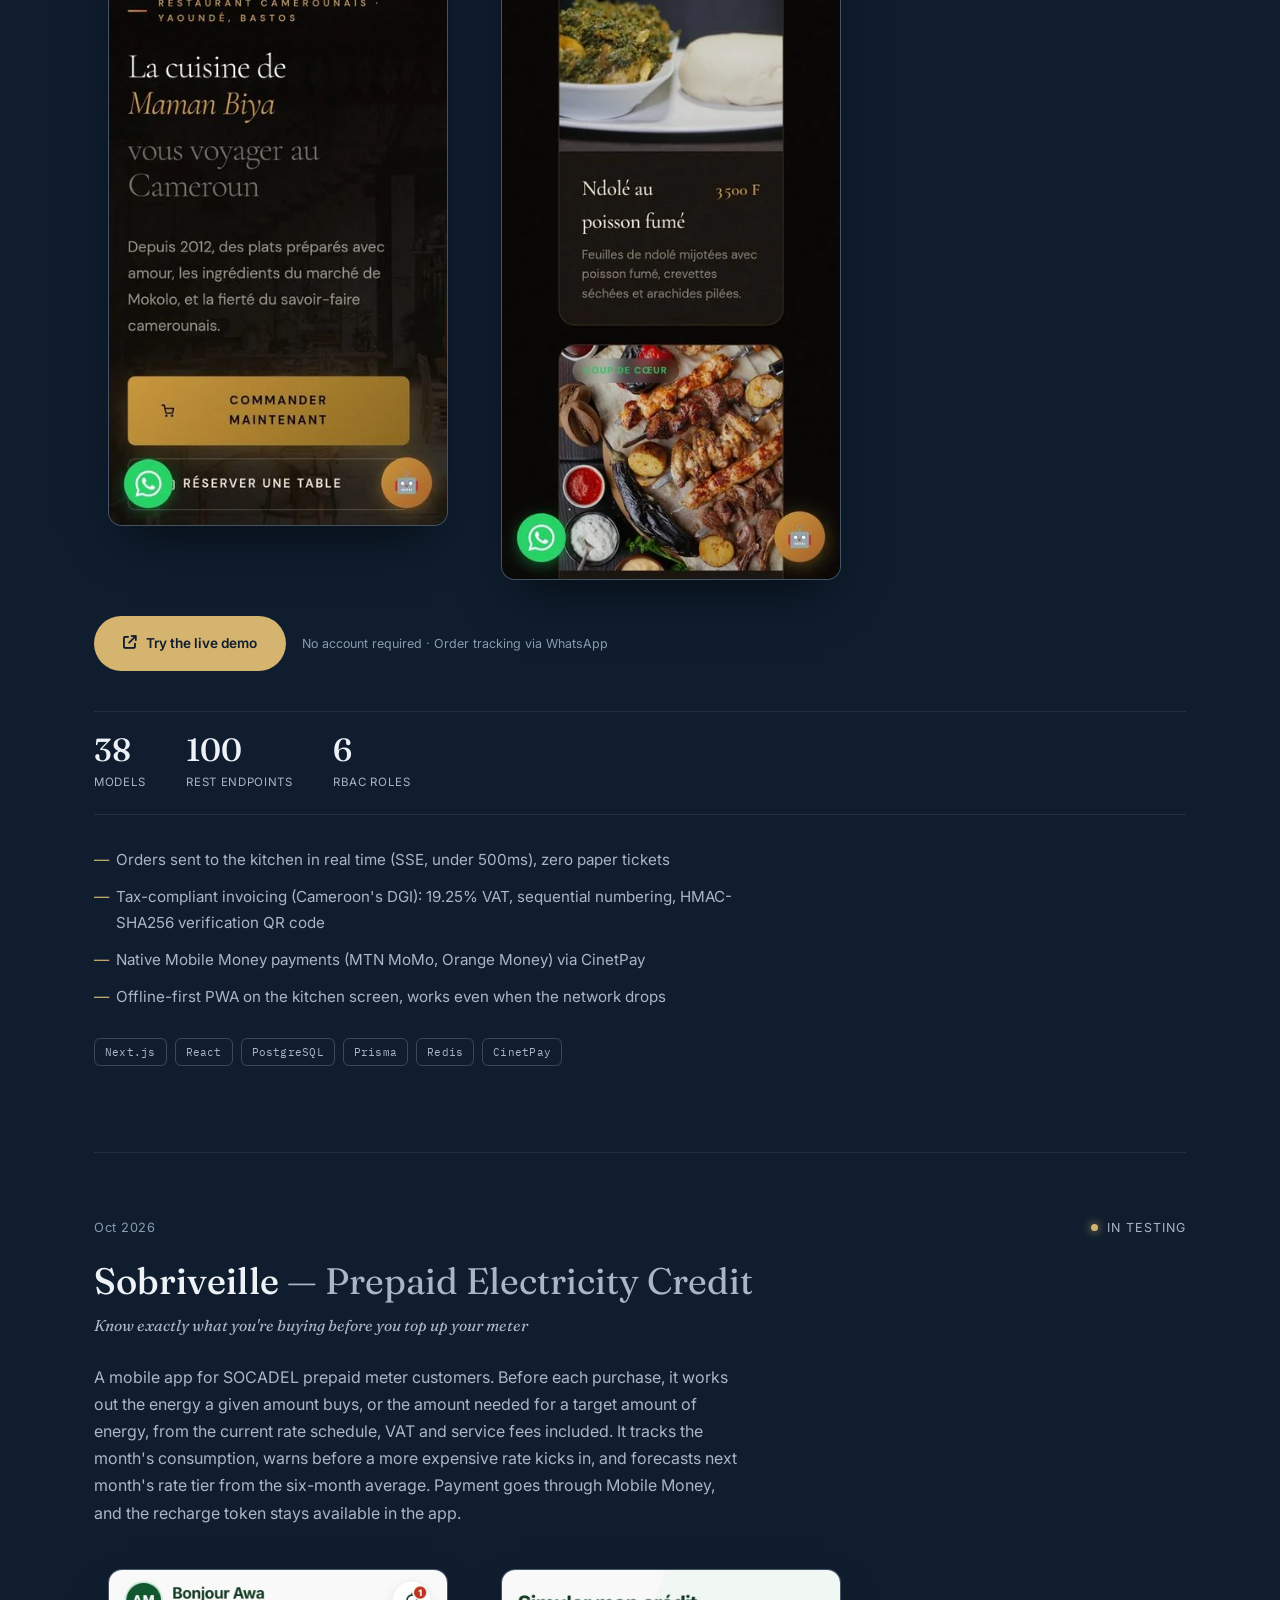
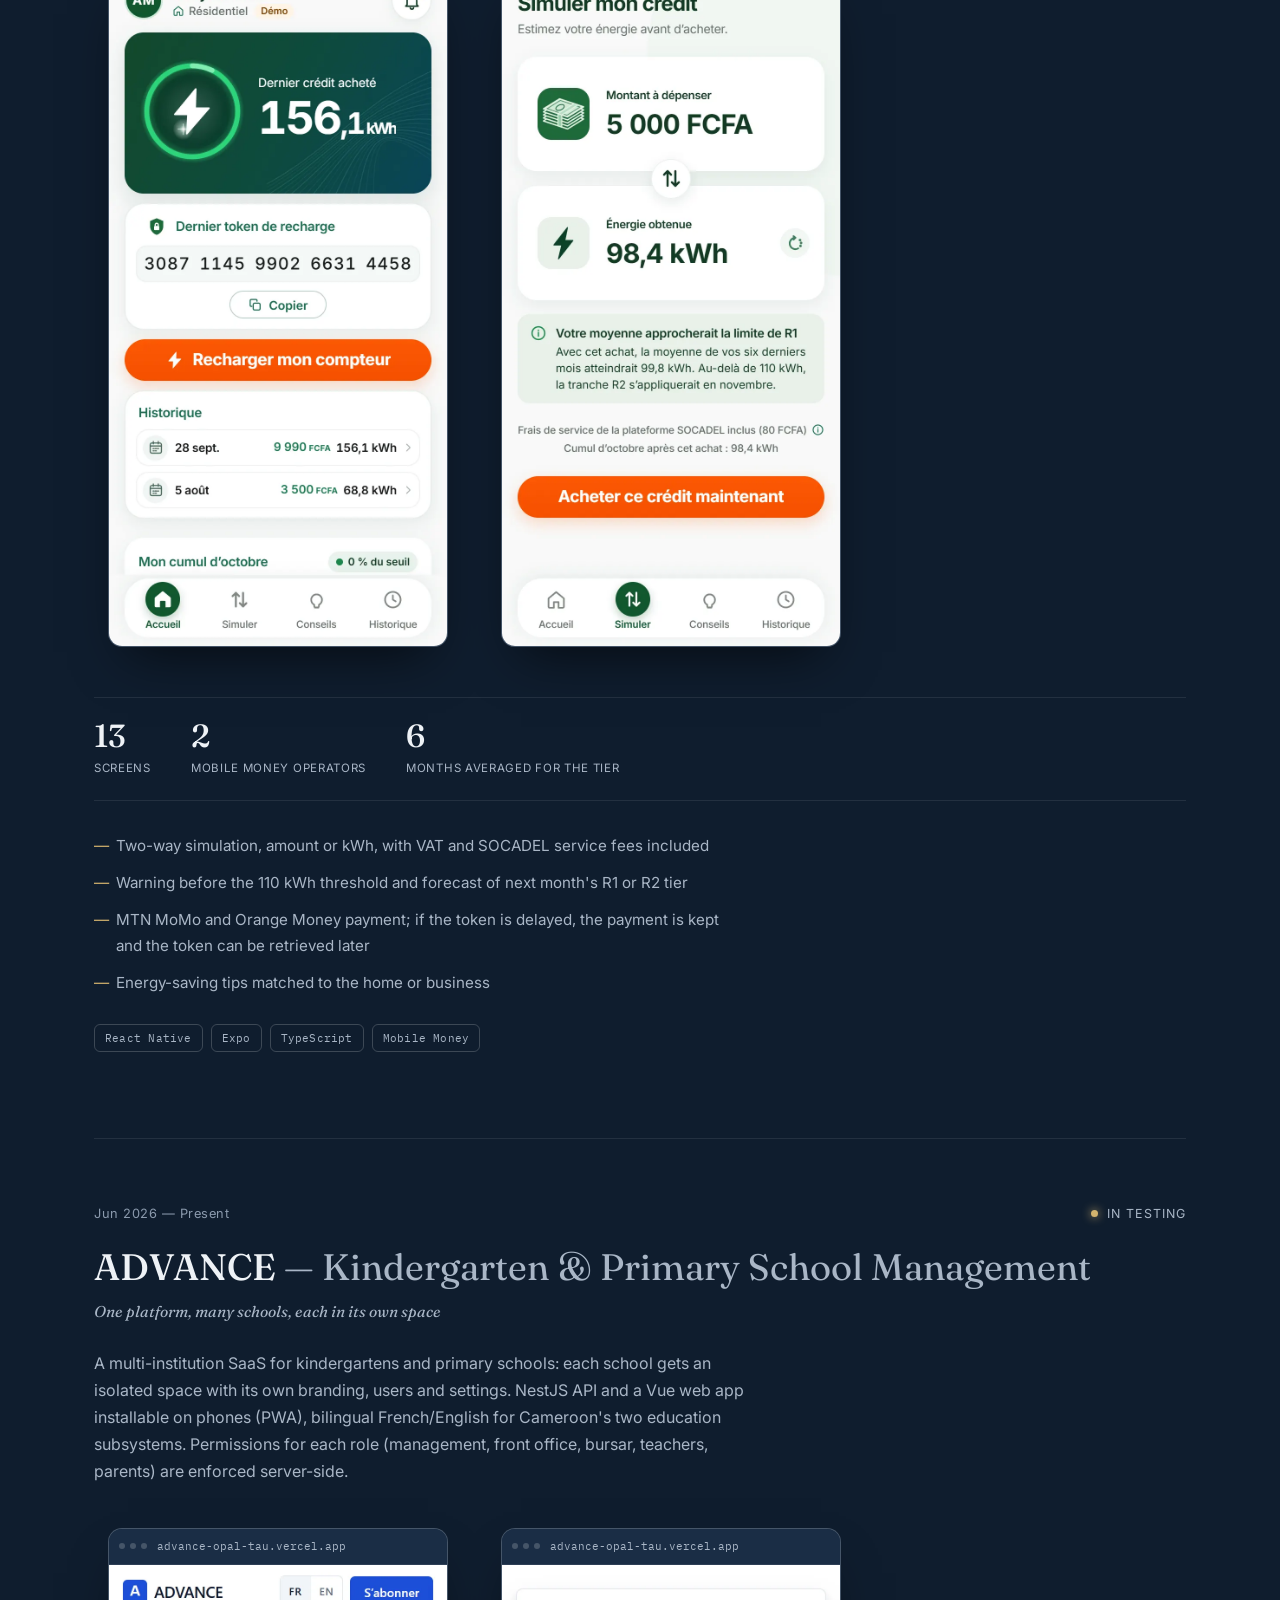
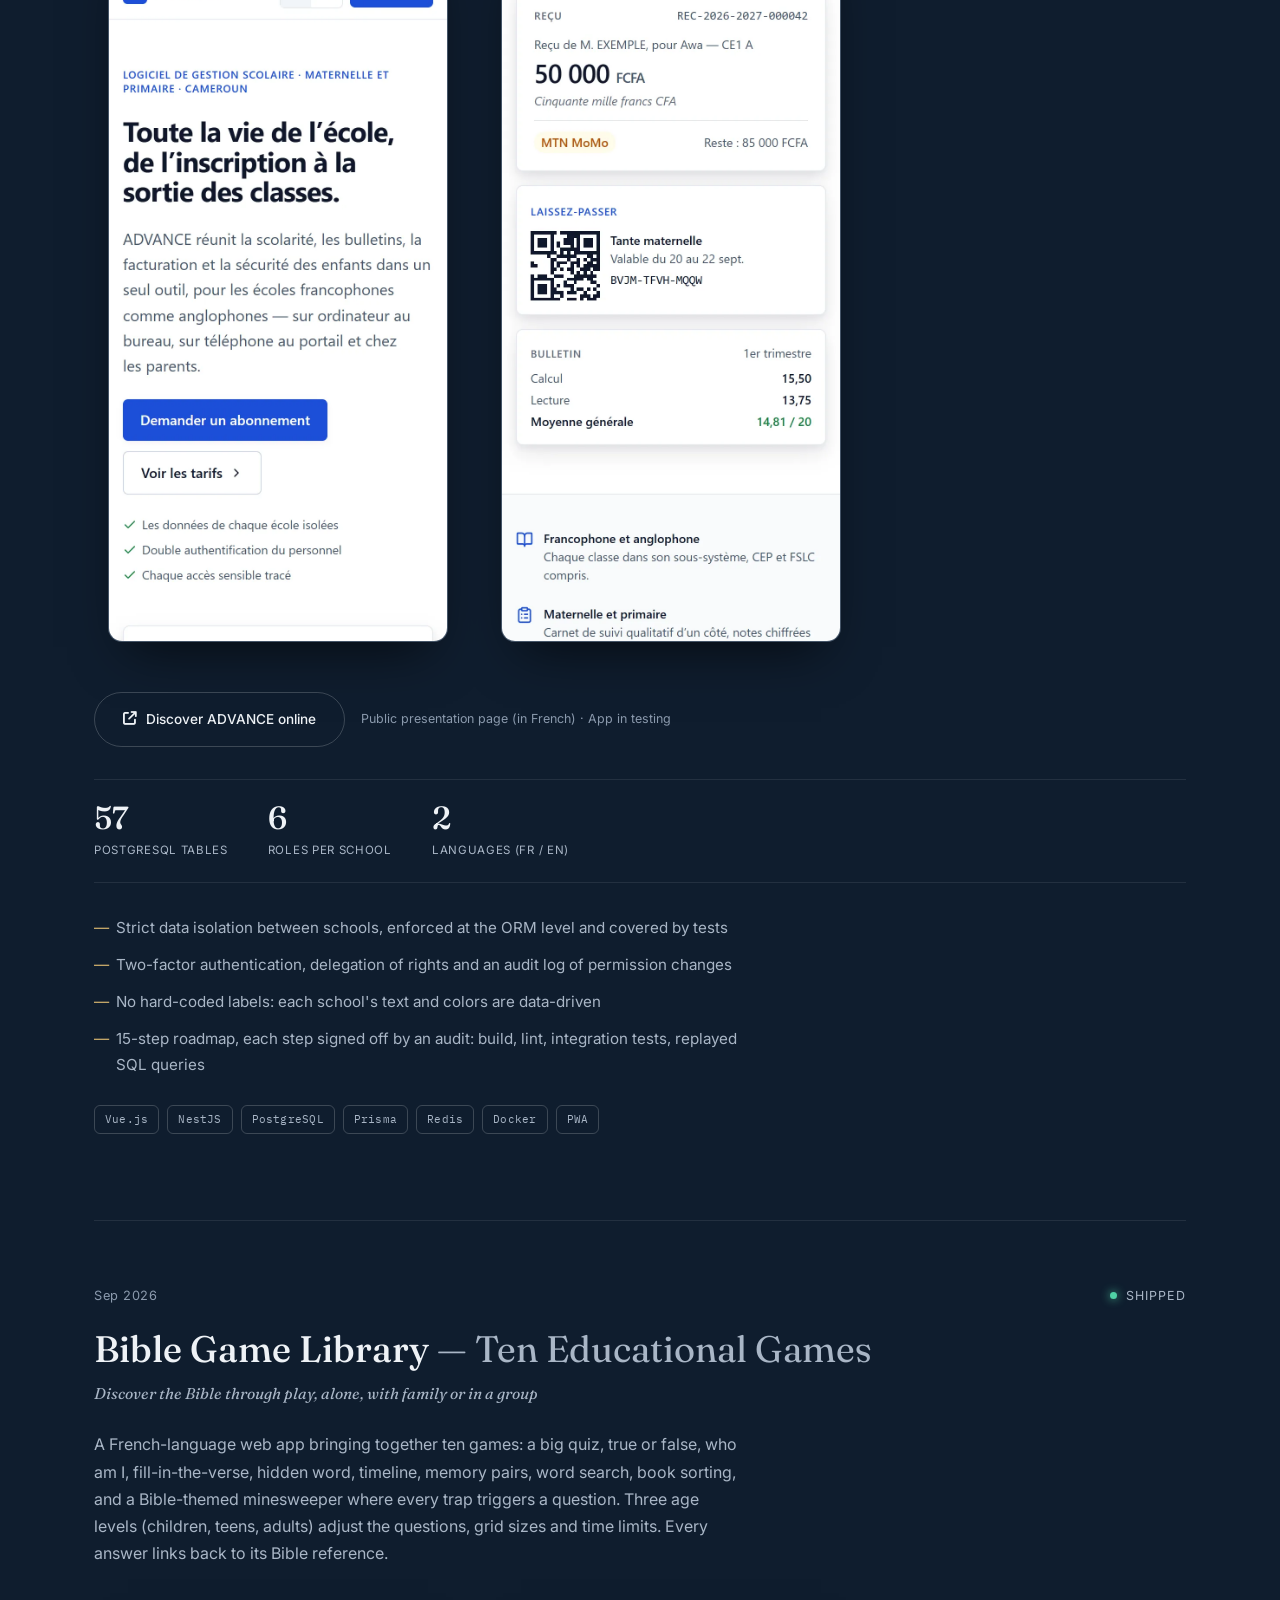
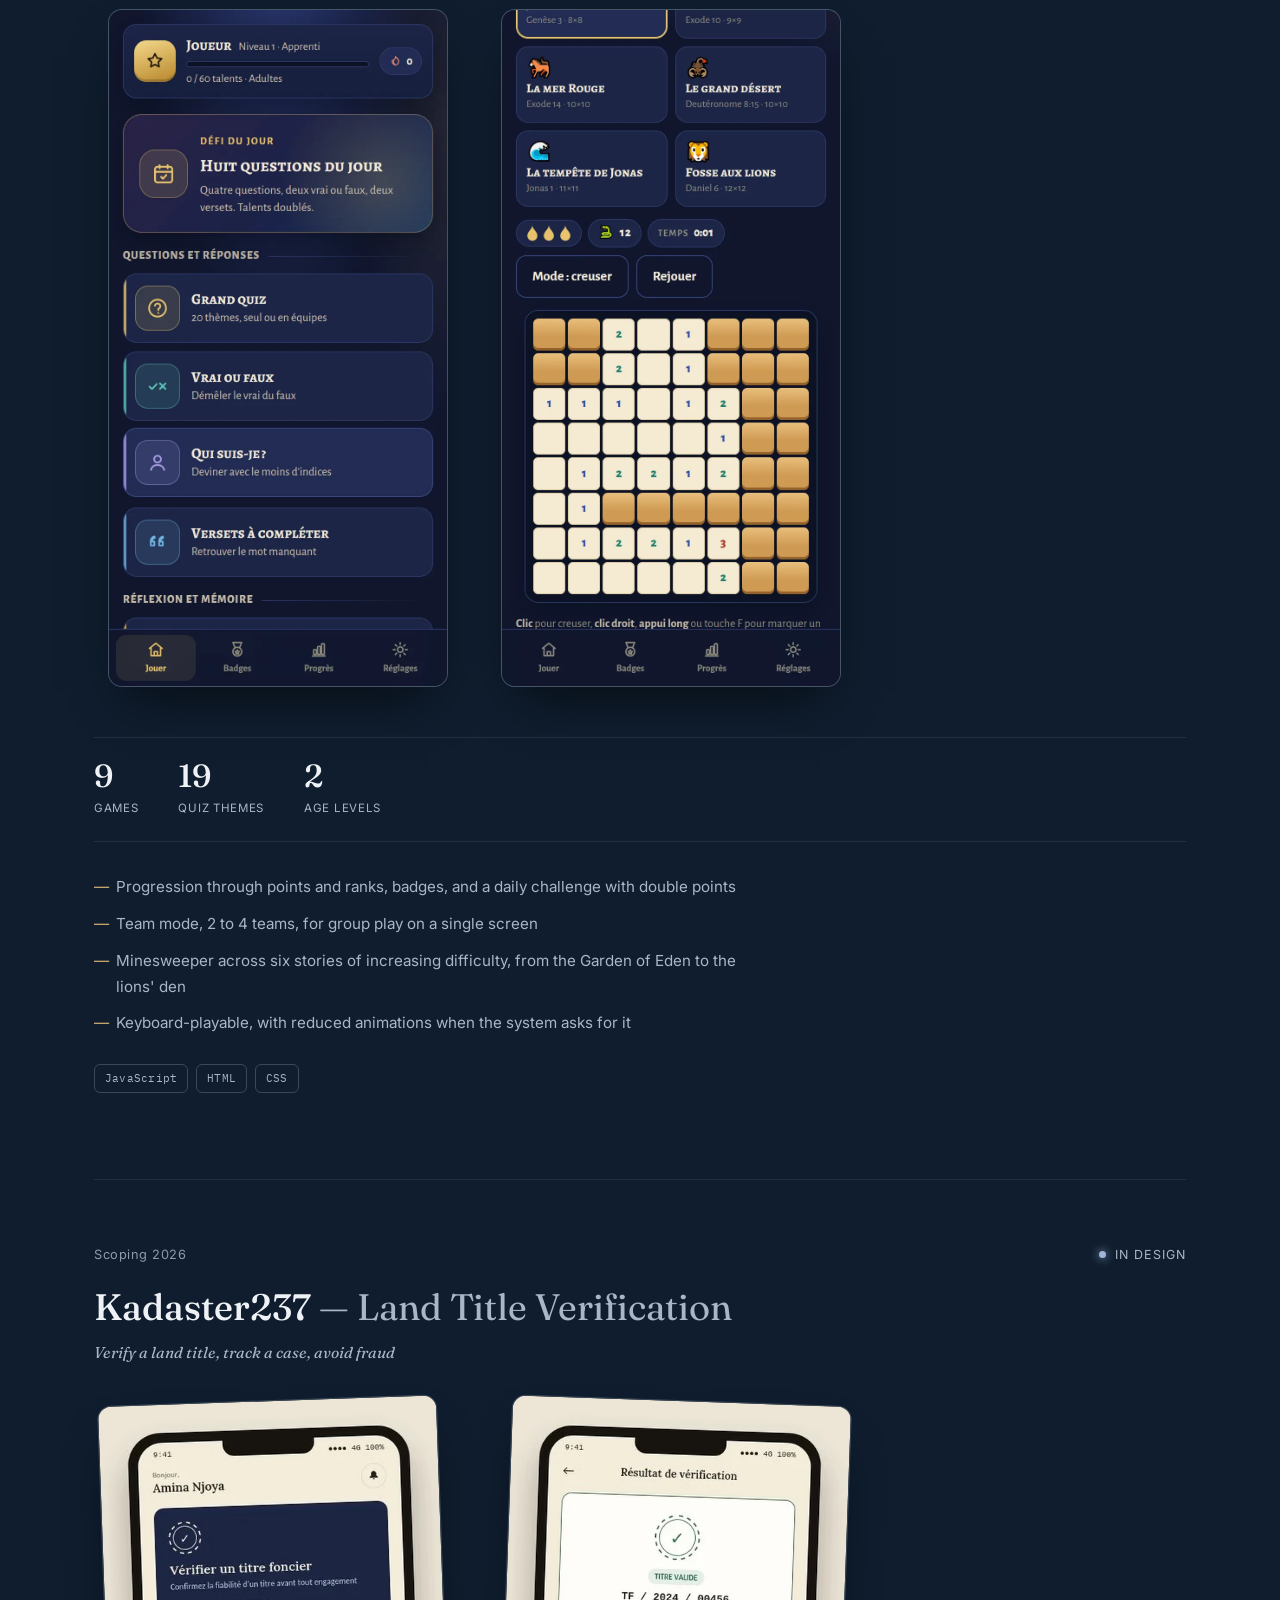
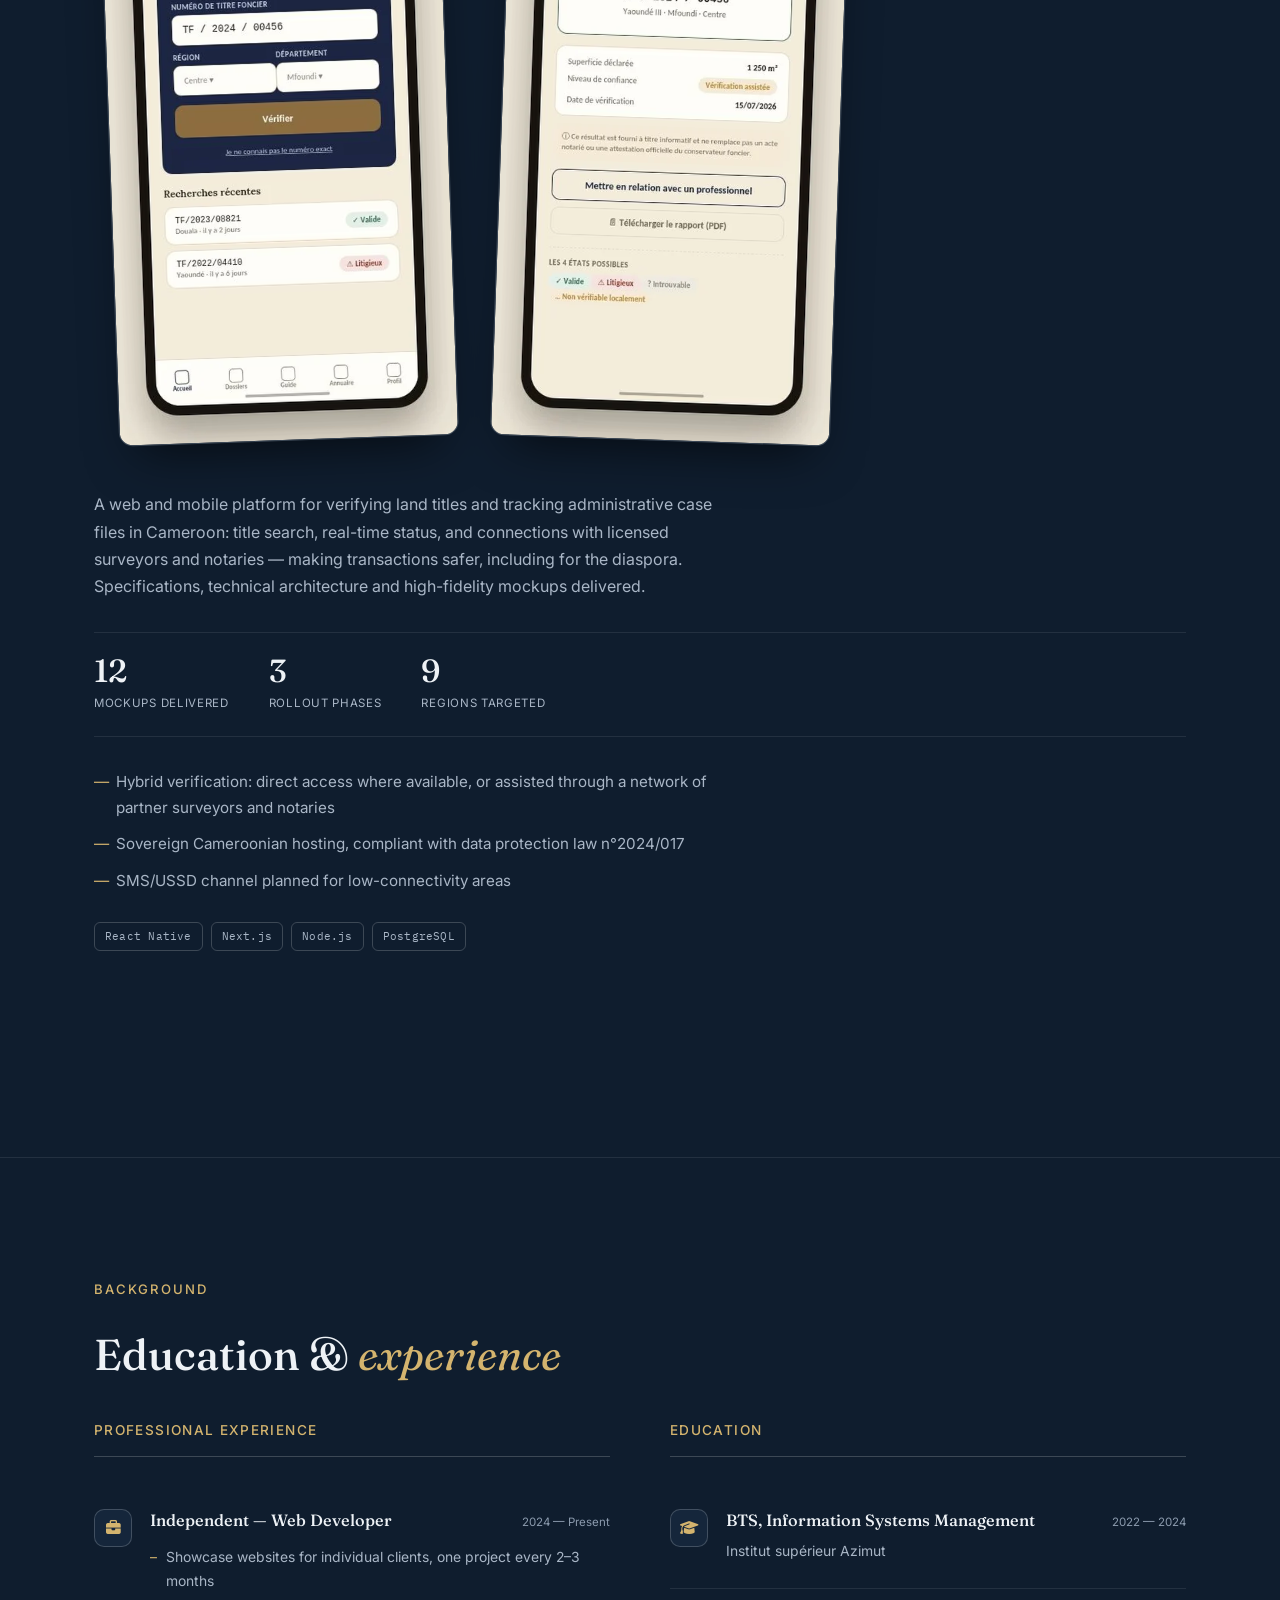
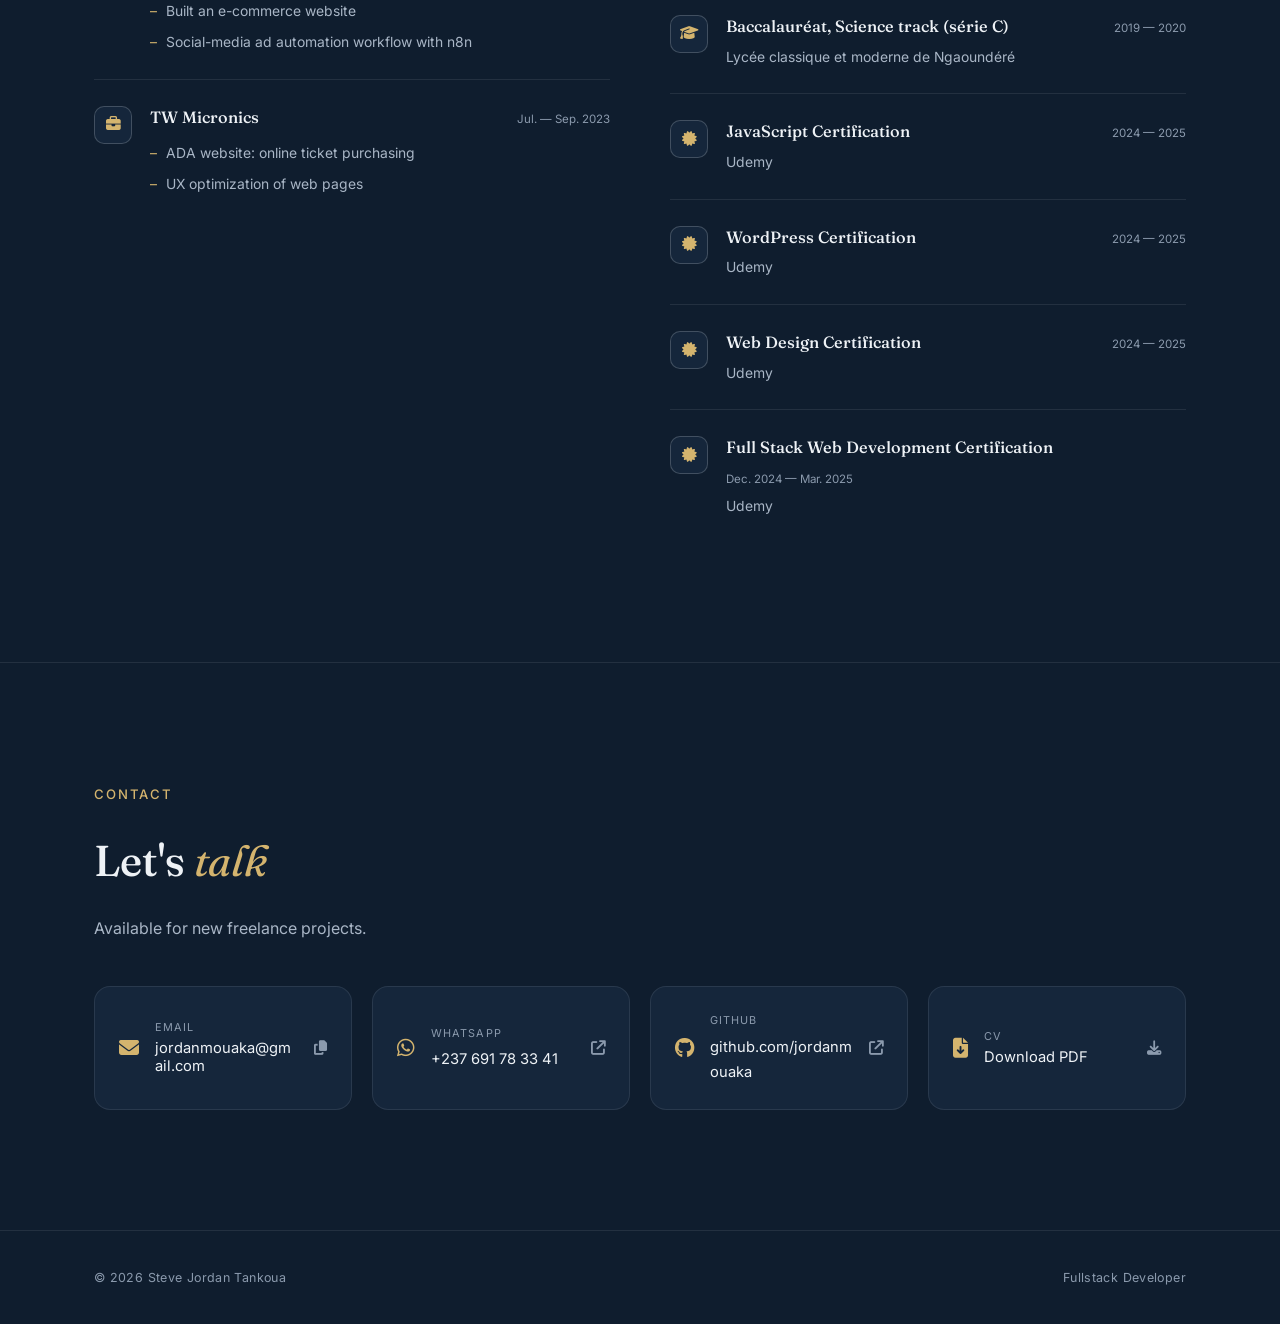
==== commit cd5588a9: "Mise à jour : nouveaux projets, photo, palette bleu nuit et or, CV général - Projets : ajout de Sobr" ====
--- a/en.html
+++ b/en.html
@@ -3,25 +3,26 @@
 <head>
 <meta charset="UTF-8" />
 <meta name="viewport" content="width=device-width, initial-scale=1.0" />
+<meta name="theme-color" content="#0f1d2e" />
 <title>Steve Jordan Tankoua — Fullstack Developer</title>
 <meta name="description" content="Portfolio of Steve Jordan Tankoua, freelance fullstack developer in Yaoundé, Cameroon — React, Next.js, Node.js, PostgreSQL." />
-<link rel="icon" type="image/svg+xml" href="data:image/svg+xml,%3Csvg xmlns='http://www.w3.org/2000/svg' viewBox='0 0 64 64'%3E%3Crect width='64' height='64' rx='14' fill='%230c0c0d'/%3E%3Ctext x='32' y='44' font-family='Georgia,serif' font-size='30' fill='%23c9a876' text-anchor='middle'%3ESJ%3C/text%3E%3C/svg%3E">
+<link rel="icon" type="image/svg+xml" href="data:image/svg+xml,%3Csvg xmlns='http://www.w3.org/2000/svg' viewBox='0 0 64 64'%3E%3Crect width='64' height='64' rx='14' fill='%230f1d2e'/%3E%3Ctext x='32' y='44' font-family='Georgia,serif' font-size='30' fill='%23d4b46e' text-anchor='middle'%3ESJ%3C/text%3E%3C/svg%3E">
 <link rel="canonical" href="https://portfolio-steve-jordan.vercel.app/en.html">
 <link rel="alternate" hreflang="fr" href="https://portfolio-steve-jordan.vercel.app/">
 <link rel="alternate" hreflang="en" href="https://portfolio-steve-jordan.vercel.app/en.html">
 <link rel="alternate" hreflang="x-default" href="https://portfolio-steve-jordan.vercel.app/">
 <meta property="og:type" content="website">
 <meta property="og:title" content="Steve Jordan Tankoua — Fullstack Developer">
-<meta property="og:description" content="Freelance fullstack developer in Yaoundé, Cameroon — React, Next.js, Node.js, PostgreSQL. Check out CMB, CFP and Kadaster237.">
+<meta property="og:description" content="Freelance fullstack developer in Yaoundé, Cameroon — React, Next.js, Node.js, PostgreSQL. Check out CMB, Sobriveille, ADVANCE and Kadaster237.">
 <meta property="og:image" content="https://portfolio-steve-jordan.vercel.app/og-image.jpg">
 <meta name="twitter:card" content="summary_large_image">
 <meta name="twitter:title" content="Steve Jordan Tankoua — Fullstack Developer">
 <meta name="twitter:description" content="Freelance fullstack developer in Yaoundé, Cameroon — React, Next.js, Node.js, PostgreSQL.">
 <meta name="twitter:image" content="https://portfolio-steve-jordan.vercel.app/og-image.jpg">
 <script type="application/ld+json">
-{"@context":"https://schema.org","@type":"Person","name":"Steve Jordan Tankoua","jobTitle":"Fullstack Developer","address":{"@type":"PostalAddress","addressLocality":"Yaoundé","addressCountry":"CM"},"sameAs":["https://github.com/jordanmouaka"],"knowsAbout":["React","Next.js","Node.js","PostgreSQL","React Native"]}
+{"@context":"https://schema.org","@type":"Person","name":"Steve Jordan Tankoua","jobTitle":"Fullstack Developer","address":{"@type":"PostalAddress","addressLocality":"Yaoundé","addressCountry":"CM"},"sameAs":["https://github.com/jordanmouaka"],"knowsAbout":["React","Next.js","Node.js","PostgreSQL","React Native","TypeScript","Vue.js","NestJS"]}
 </script>
-<link rel="preload" as="image" href="/assets/img/portrait.webp" fetchpriority="high">
+<link rel="preload" as="image" href="/assets/img/portrait-2026.webp" fetchpriority="high">
 <link rel="preconnect" href="https://fonts.googleapis.com">
 <link rel="preconnect" href="https://fonts.gstatic.com" crossorigin>
 <link href="https://fonts.googleapis.com/css2?family=Fraunces:ital,wght@0,400;0,500;0,600;1,500&amp;family=IBM+Plex+Mono:wght@400;500&amp;family=Inter:wght@400;500;600;700&amp;display=swap" rel="stylesheet">
@@ -71,7 +72,7 @@
     <div class="hero-text">
       <p class="eyebrow reveal">Fullstack Developer · Freelance</p>
       <h1 class="reveal">Steve Jordan<br>Tankoua</h1>
-      <p class="hero-thesis reveal">I build <em>complete</em> systems — restaurant management, training centers, land registry solutions — from database to interface.</p>
+      <p class="hero-thesis reveal">I build <em>complete</em> systems — restaurants, schools, prepaid energy, land registry — from database to interface.</p>
       <div class="hero-cta reveal">
         <a href="#projects" class="btn btn-primary">View my projects</a>
         <a href="#contact" class="btn btn-ghost">Get in touch</a>
@@ -79,7 +80,7 @@
     </div>
     <div class="hero-photo-wrap reveal">
       <div class="hero-photo" id="heroPhoto">
-        <img src="/assets/img/portrait.webp" width="480" height="480" fetchpriority="high" decoding="async" alt="Portrait of Steve Jordan Tankoua" />
+        <img src="/assets/img/portrait-2026.webp" width="560" height="560" fetchpriority="high" decoding="async" alt="Portrait of Steve Jordan Tankoua" />
       </div>
       <p class="hero-photo-caption">Yaoundé, Cameroon</p>
     </div>
@@ -96,7 +97,7 @@
       <div class="stat-stack reveal">
         <div class="stat"><span class="stat-value">BTS</span><span class="stat-label">Information Systems Management — Azimut</span></div>
         <div class="stat"><span class="stat-value">2024</span><span class="stat-label">Freelance — open to new projects</span></div>
-        <div class="stat"><span class="stat-value">3</span><span class="stat-label">Projects built end-to-end</span></div>
+        <div class="stat"><span class="stat-value">5</span><span class="stat-label">Projects built end-to-end</span></div>
       </div>
     </div>
   </div>
@@ -109,7 +110,7 @@
     <div class="skills-grid">
       <div class="skill-card reveal">
         <h3><i class="fa-brands fa-js" aria-hidden="true"></i> Languages &amp; Frameworks</h3>
-        <ul><li>JavaScript</li><li>React.js</li><li>React Native</li><li>Next.js</li><li>Node.js</li><li>PHP</li><li>HTML</li><li>CSS</li></ul>
+        <ul><li>JavaScript</li><li>TypeScript</li><li>React.js</li><li>React Native</li><li>Expo</li><li>Next.js</li><li>Vue.js</li><li>Node.js</li><li>NestJS</li><li>PHP</li><li>HTML</li><li>CSS</li></ul>
       </div>
       <div class="skill-card reveal">
         <h3><i class="fa-solid fa-database" aria-hidden="true"></i> Data</h3>
@@ -117,7 +118,7 @@
       </div>
       <div class="skill-card reveal">
         <h3><i class="fa-solid fa-toolbox" aria-hidden="true"></i> Tools</h3>
-        <ul><li>Git</li><li>WordPress</li><li>n8n</li><li>Figma</li><li>Canva</li></ul>
+        <ul><li>Git</li><li>Docker</li><li>WordPress</li><li>n8n</li><li>Figma</li><li>Canva</li></ul>
       </div>
     </div>
   </div>
@@ -127,7 +128,7 @@
   <div class="container">
     <p class="eyebrow">Projects</p>
     <h2 class="reveal">What I've <em>built</em></h2>
-    <p class="lead reveal">Three projects, three different stages: one shipped and in production, one in active development, one in the design phase.</p>
+    <p class="lead reveal">Five projects, from design to production. Each one states where it really stands.</p>
 
     <div class="projects-list">
 
@@ -229,26 +230,104 @@
         <ul class="tags"><li>Next.js</li><li>React</li><li>PostgreSQL</li><li>Prisma</li><li>Redis</li><li>CinetPay</li></ul>
       </article>
 
-      <article class="project reveal" id="cfp">
+      <article class="project reveal" id="sobriveille">
+        <div class="project-head">
+          <span class="project-eyebrow">Oct 2026</span>
+          <span class="status"><span class="status-dot dot-dev"></span>In testing</span>
+        </div>
+        <h3 class="project-title">Sobriveille <span>— Prepaid Electricity Credit</span></h3>
+        <p class="project-tagline">Know exactly what you're buying before you top up your meter</p>
+        <p class="project-desc">A mobile app for SOCADEL prepaid meter customers. Before each purchase, it works out the energy a given amount buys, or the amount needed for a target amount of energy, from the current rate schedule, VAT and service fees included. It tracks the month's consumption, warns before a more expensive rate kicks in, and forecasts next month's rate tier from the six-month average. Payment goes through Mobile Money, and the recharge token stays available in the app.</p>
+        <div class="project-media reveal-img">
+          <button type="button" class="mock-frame mock-a" data-zoom>
+            <img src="/assets/img/sobriveille-accueil.webp" width="780" height="1560" alt="Sobriveille home screen: last credit bought in kWh, recharge token and purchase history" loading="lazy" />
+          </button>
+          <button type="button" class="mock-frame mock-b" data-zoom>
+            <img src="/assets/img/sobriveille-simuler.webp" width="780" height="1560" alt="Sobriveille simulator: 5,000 FCFA buys 98.4 kWh, with a warning about the R1 tier limit" loading="lazy" />
+          </button>
+        </div>
+        <div class="project-stats">
+          <div class="pstat"><strong data-count="13">0</strong><span>Screens</span></div>
+          <div class="pstat"><strong data-count="2">0</strong><span>Mobile Money operators</span></div>
+          <div class="pstat"><strong data-count="6">0</strong><span>Months averaged for the tier</span></div>
+        </div>
+        <ul class="project-features">
+          <li>Two-way simulation, amount or kWh, with VAT and SOCADEL service fees included</li>
+          <li>Warning before the 110 kWh threshold and forecast of next month's R1 or R2 tier</li>
+          <li>MTN MoMo and Orange Money payment; if the token is delayed, the payment is kept and the token can be retrieved later</li>
+          <li>Energy-saving tips matched to the home or business</li>
+        </ul>
+        <ul class="tags"><li>React Native</li><li>Expo</li><li>TypeScript</li><li>Mobile Money</li></ul>
+      </article>
+
+      <article class="project reveal" id="advance">
         <div class="project-head">
           <span class="project-eyebrow">Jun 2026 — Present</span>
-          <span class="status"><span class="status-dot dot-dev"></span>In development</span>
-        </div>
-        <h3 class="project-title">School Management Platform <span>— Multi-Institution SaaS</span></h3>
-        <p class="project-tagline">From vocational training to full school management, in one system</p>
-        <p class="project-desc">Originally built as a management system for vocational training centers, the project evolved into a modular SaaS platform covering 5 types of institutions: kindergarten, primary school, secondary school, private university, and vocational training center (CFP). The CFP module, the most advanced today, handles 5 user profiles (Super Admin, Director, Trainer, Cashier, Trainee) and 41 business modules, with particular attention paid to regulatory compliance — MINEFOP reporting, SND30 classification, ISO 17024-certified diplomas with verification QR codes. The four other modules are still under development.</p>
+          <span class="status"><span class="status-dot dot-dev"></span>In testing</span>
+        </div>
+        <h3 class="project-title">ADVANCE <span>— Kindergarten &amp; Primary School Management</span></h3>
+        <p class="project-tagline">One platform, many schools, each in its own space</p>
+        <p class="project-desc">A multi-institution SaaS for kindergartens and primary schools: each school gets an isolated space with its own branding, users and settings. NestJS API and a Vue web app installable on phones (PWA), bilingual French/English for Cameroon's two education subsystems. Permissions for each role (management, front office, bursar, teachers, parents) are enforced server-side.</p>
+        <div class="project-media reveal-img">
+          <button type="button" class="mock-frame mock-a" data-zoom>
+            <span class="frame-bar" aria-hidden="true"><span class="frame-dot"></span><span class="frame-dot"></span><span class="frame-dot"></span><span class="frame-url">advance-opal-tau.vercel.app</span></span>
+            <img src="/assets/img/advance-accueil.webp" width="780" height="1560" alt="ADVANCE live landing page: school management software for kindergartens and primary schools in Cameroon" loading="lazy" />
+          </button>
+          <button type="button" class="mock-frame mock-b" data-zoom>
+            <span class="frame-bar" aria-hidden="true"><span class="frame-dot"></span><span class="frame-dot"></span><span class="frame-dot"></span><span class="frame-url">advance-opal-tau.vercel.app</span></span>
+            <img src="/assets/img/advance-documents.webp" width="780" height="1560" alt="Documents produced by ADVANCE: MTN MoMo payment receipt, QR pick-up pass for school dismissal, and term report card" loading="lazy" />
+          </button>
+        </div>
+        <div class="showcase-cta">
+          <a href="https://advance-opal-tau.vercel.app/decouvrir" target="_blank" rel="noopener noreferrer" aria-label="Open the ADVANCE presentation page in a new tab" class="btn btn-ghost">
+            <i class="fa-solid fa-arrow-up-right-from-square" aria-hidden="true"></i> Discover ADVANCE online
+          </a>
+          <span class="showcase-cta-note">Public presentation page (in French) · App in testing</span>
+        </div>
         <div class="project-stats">
-          <div class="pstat"><strong data-count="5">0</strong><span>Institution types</span></div>
-          <div class="pstat"><strong data-count="5">0</strong><span>User roles (CFP)</span></div>
-          <div class="pstat"><strong data-count="41">0</strong><span>Business modules (CFP)</span></div>
+          <div class="pstat"><strong data-count="57">0</strong><span>PostgreSQL tables</span></div>
+          <div class="pstat"><strong data-count="6">0</strong><span>Roles per school</span></div>
+          <div class="pstat"><strong data-count="2">0</strong><span>Languages (FR / EN)</span></div>
         </div>
         <ul class="project-features">
-          <li>Modular SaaS architecture designed for 5 distinct school verticals</li>
-          <li>Functional CFP module: MINEFOP compliance and SND30 classification built in</li>
-          <li>ISO 17024-certified diplomas, verifiable via QR code</li>
+          <li>Strict data isolation between schools, enforced at the ORM level and covered by tests</li>
+          <li>Two-factor authentication, delegation of rights and an audit log of permission changes</li>
+          <li>No hard-coded labels: each school's text and colors are data-driven</li>
+          <li>15-step roadmap, each step signed off by an audit: build, lint, integration tests, replayed SQL queries</li>
         </ul>
-        <ul class="tags"><li>React</li><li>Multi-module SaaS architecture</li></ul>
+        <ul class="tags"><li>Vue.js</li><li>NestJS</li><li>PostgreSQL</li><li>Prisma</li><li>Redis</li><li>Docker</li><li>PWA</li></ul>
       </article>
+
+      <article class="project reveal" id="ludotheque">
+        <div class="project-head">
+          <span class="project-eyebrow">Sep 2026</span>
+          <span class="status"><span class="status-dot dot-live"></span>Shipped</span>
+        </div>
+        <h3 class="project-title">Bible Game Library <span>— Ten Educational Games</span></h3>
+        <p class="project-tagline">Discover the Bible through play, alone, with family or in a group</p>
+        <p class="project-desc">A French-language web app bringing together ten games: a big quiz, true or false, who am I, fill-in-the-verse, hidden word, timeline, memory pairs, word search, book sorting, and a Bible-themed minesweeper where every trap triggers a question. Three age levels (children, teens, adults) adjust the questions, grid sizes and time limits. Every answer links back to its Bible reference.</p>
+        <div class="project-media reveal-img">
+          <button type="button" class="mock-frame mock-a" data-zoom>
+            <img src="/assets/img/ludo-accueil.webp" width="780" height="1560" alt="Bible Game Library home screen: player profile, daily challenge and list of games" loading="lazy" />
+          </button>
+          <button type="button" class="mock-frame mock-b" data-zoom>
+            <img src="/assets/img/ludo-demineur.webp" width="780" height="1560" alt="Bible minesweeper: story selection, from the Garden of Eden to the lions' den, and a board in progress" loading="lazy" />
+          </button>
+        </div>
+        <div class="project-stats">
+          <div class="pstat"><strong data-count="10">0</strong><span>Games</span></div>
+          <div class="pstat"><strong data-count="20">0</strong><span>Quiz themes</span></div>
+          <div class="pstat"><strong data-count="3">0</strong><span>Age levels</span></div>
+        </div>
+        <ul class="project-features">
+          <li>Progression through points and ranks, badges, and a daily challenge with double points</li>
+          <li>Team mode, 2 to 4 teams, for group play on a single screen</li>
+          <li>Minesweeper across six stories of increasing difficulty, from the Garden of Eden to the lions' den</li>
+          <li>Keyboard-playable, with reduced animations when the system asks for it</li>
+        </ul>
+        <ul class="tags"><li>JavaScript</li><li>HTML</li><li>CSS</li></ul>
+      </article>
+
 
       <article class="project reveal" id="kadaster237">
         <div class="project-head">
--- a/assets/styles.css
+++ b/assets/styles.css
@@ -7,18 +7,18 @@
   }
 
   :root{
-    --bg:#0c0c0d;
-    --surface:#161615;
-    --surface-2:#1c1b19;
-    --text:#f4f2ee;
-    --text-dim:#a5a29a;
-    --text-dimmer:#8d8b85;
-    --accent:#c9a876;
-    --border:rgba(244,242,238,0.09);
-    --border-strong:rgba(244,242,238,0.20);
-    --status-live:#8bb894;
-    --status-dev:#c9a876;
-    --status-design:#8fa3ba;
+    --bg:#0f1d2e;
+    --surface:#15263b;
+    --surface-2:#1a2d45;
+    --text:#eef2f6;
+    --text-dim:#a9b6c6;
+    --text-dimmer:#8b9aad;
+    --accent:#d4b46e;
+    --border:rgba(238,242,246,0.09);
+    --border-strong:rgba(238,242,246,0.20);
+    --status-live:#4fd1a5;
+    --status-dev:#d4b46e;
+    --status-design:#9fb4d9;
     --ease:cubic-bezier(0.16,1,0.3,1);
     --font-display:'Fraunces',serif;
     --font-body:'Inter',sans-serif;
@@ -51,7 +51,7 @@
 
   /* ===== NAV ===== */
   #nav{position:fixed;top:0;left:0;right:0;z-index:100;border-bottom:1px solid transparent;transition:background .4s var(--ease), border-color .4s var(--ease);}
-  #nav.scrolled{background:rgba(12,12,13,0.86);backdrop-filter:blur(14px);-webkit-backdrop-filter:blur(14px);border-bottom-color:var(--border);}
+  #nav.scrolled{background:rgba(15,29,46,0.86);backdrop-filter:blur(14px);-webkit-backdrop-filter:blur(14px);border-bottom-color:var(--border);}
   .nav-inner{max-width:var(--maxw);margin:0 auto;padding:20px 24px;display:flex;align-items:center;justify-content:space-between;}
   .logo{font-family:var(--font-display);font-weight:600;font-size:1.35rem;text-decoration:none;}
   .logo em{font-style:italic;}
@@ -64,8 +64,8 @@
 
   /* ===== BUTTONS ===== */
   .btn{display:inline-flex;align-items:center;gap:9px;padding:15px 28px;border-radius:100px;font-size:0.85rem;font-weight:500;text-decoration:none;cursor:pointer;border:1px solid transparent;transition:all .4s var(--ease);}
-  .btn-primary{background:var(--accent);color:#161207;font-weight:600;}
-  .btn-primary:hover{transform:translateY(-2px);box-shadow:0 14px 30px -10px rgba(201,168,118,.5);}
+  .btn-primary{background:var(--accent);color:#0f1d2e;font-weight:600;}
+  .btn-primary:hover{transform:translateY(-2px);box-shadow:0 14px 30px -10px rgba(212,180,110,.45);}
   .btn-ghost{background:transparent;color:var(--text);border-color:var(--border-strong);}
   .btn-ghost:hover{border-color:var(--accent);color:var(--accent);}
 
@@ -145,7 +145,7 @@
   .role-tab{display:inline-flex;align-items:center;gap:7px;font-family:var(--font-mono);font-size:0.72rem;letter-spacing:0.02em;color:var(--text-dim);background:transparent;border:1px solid var(--border-strong);border-radius:100px;padding:8px 16px;cursor:pointer;transition:all .3s var(--ease);}
   .role-tab i{font-size:0.78rem;}
   .role-tab:hover{border-color:var(--accent);color:var(--text);}
-  .role-tab.active{background:var(--accent);border-color:var(--accent);color:#161207;font-weight:600;}
+  .role-tab.active{background:var(--accent);border-color:var(--accent);color:#0f1d2e;font-weight:600;}
   .project-showcase .project-media{margin:0 0 26px;padding:10px 0;}
   .project-showcase .project-media[hidden]{display:none;}
   .mock-frame{width:100%;max-width:340px;border-radius:14px;border:1px solid var(--border-strong);box-shadow:0 25px 50px -20px rgba(0,0,0,0.65);transition:transform .4s var(--ease), border-color .4s var(--ease);overflow:hidden;background:var(--surface-2);}
@@ -234,7 +234,7 @@
      ========================================================= */
 
   /* Lien d'evitement : premier element focusable de la page */
-  .skip-link{position:absolute;left:-9999px;top:0;z-index:300;background:var(--accent);color:#161207;
+  .skip-link{position:absolute;left:-9999px;top:0;z-index:300;background:var(--accent);color:#0f1d2e;
     padding:13px 22px;border-radius:0 0 12px 0;font-size:0.85rem;font-weight:600;text-decoration:none;}
   .skip-link:focus{left:0;}
 
@@ -265,7 +265,7 @@
      et l'inertisation de l'arriere-plan. */
   dialog.lightbox{position:fixed;inset:0;width:100%;max-width:100vw;height:100%;max-height:100vh;
     border:none;padding:0;margin:0;background:transparent;color:var(--text);overflow:hidden;}
-  dialog.lightbox::backdrop{background:rgba(8,8,9,0.94);backdrop-filter:blur(7px);-webkit-backdrop-filter:blur(7px);}
+  dialog.lightbox::backdrop{background:rgba(8,16,27,0.94);backdrop-filter:blur(7px);-webkit-backdrop-filter:blur(7px);}
   .lb-inner{display:flex;flex-direction:column;align-items:center;justify-content:center;gap:14px;
     height:100%;padding:64px 22px 28px;}
   .lb-img{max-width:min(92vw,760px);max-height:70vh;width:auto;height:auto;border-radius:12px;
@@ -273,7 +273,7 @@
   .lb-caption{font-size:0.86rem;color:var(--text-dim);text-align:center;max-width:60ch;line-height:1.55;}
   .lb-counter{font-family:var(--font-mono);font-size:0.72rem;color:var(--text-dimmer);letter-spacing:0.06em;}
   .lb-close,.lb-prev,.lb-next{position:absolute;width:46px;height:46px;border-radius:50%;
-    background:rgba(22,22,21,0.9);border:1px solid var(--border-strong);color:var(--text);
+    background:rgba(21,38,59,0.9);border:1px solid var(--border-strong);color:var(--text);
     display:flex;align-items:center;justify-content:center;cursor:pointer;font-size:1rem;
     transition:border-color .3s var(--ease), color .3s var(--ease);}
   .lb-close:hover,.lb-prev:hover,.lb-next:hover{border-color:var(--accent);color:var(--accent);}
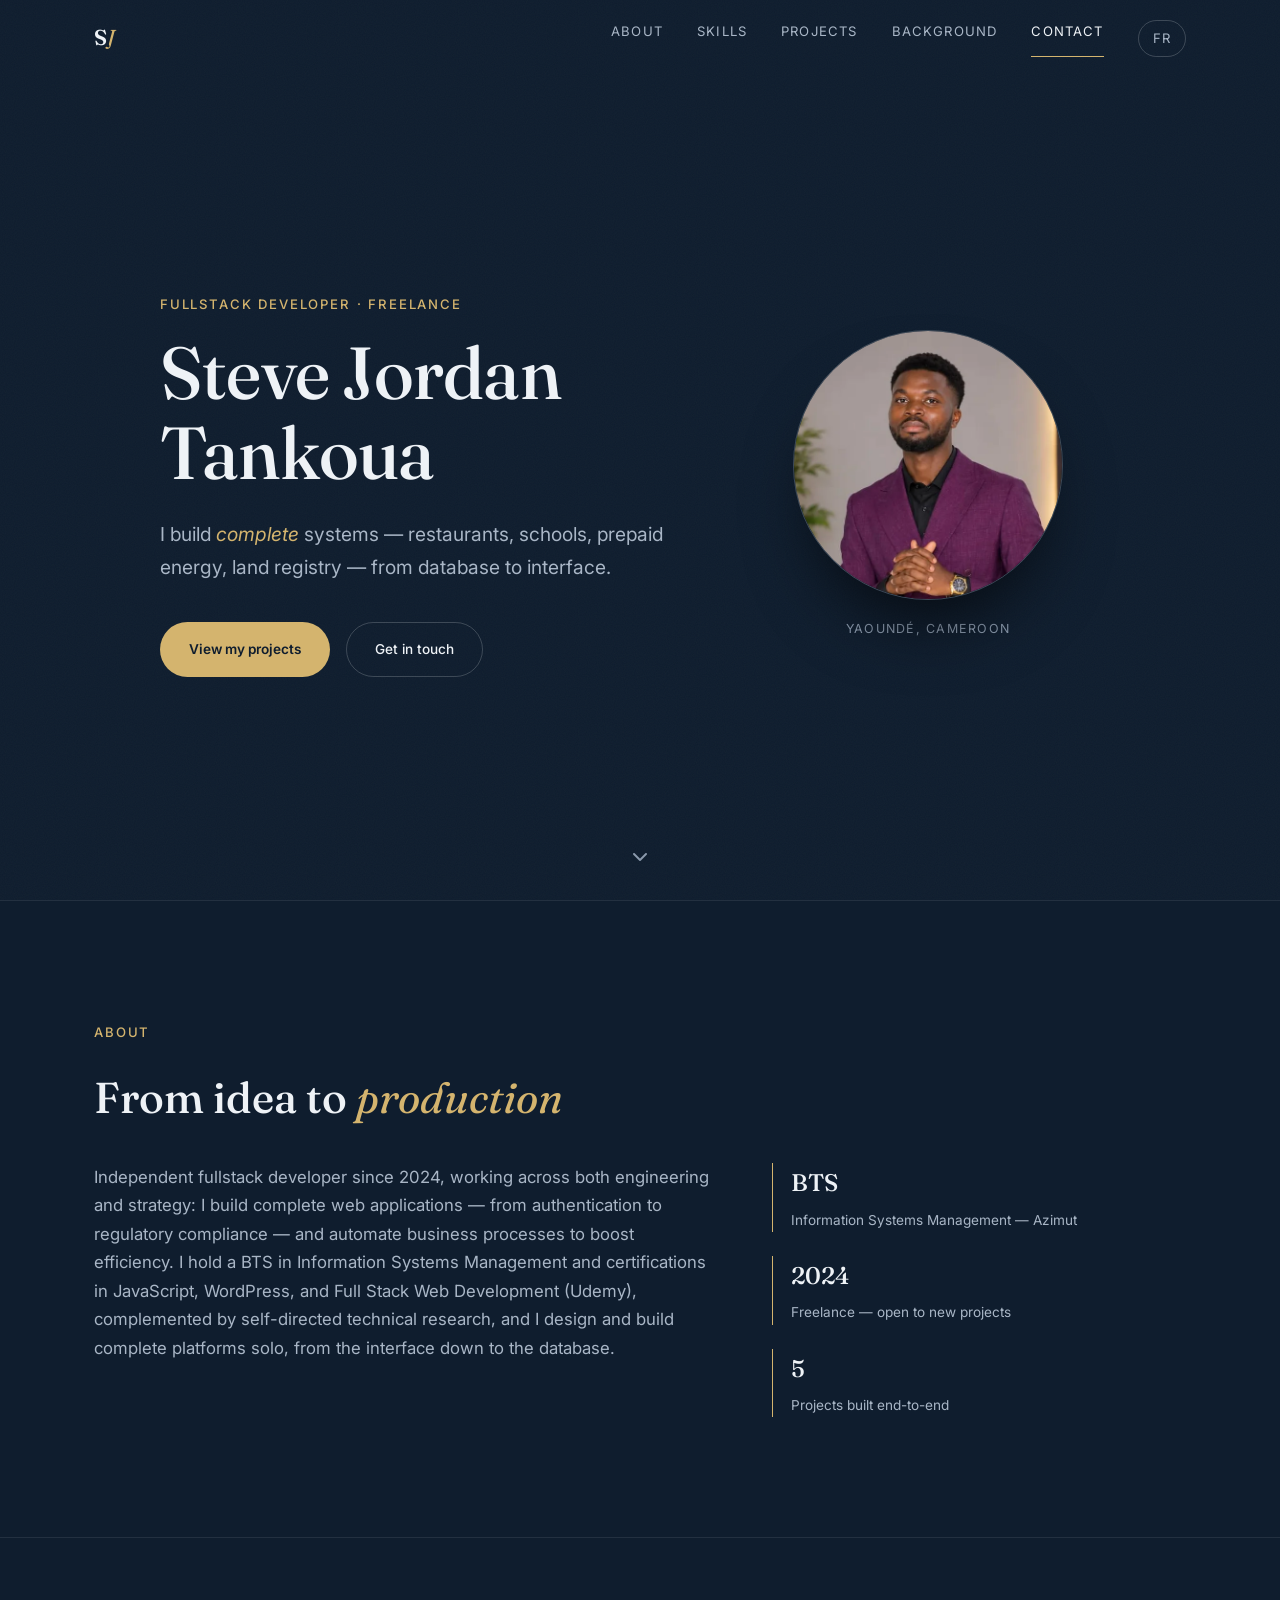
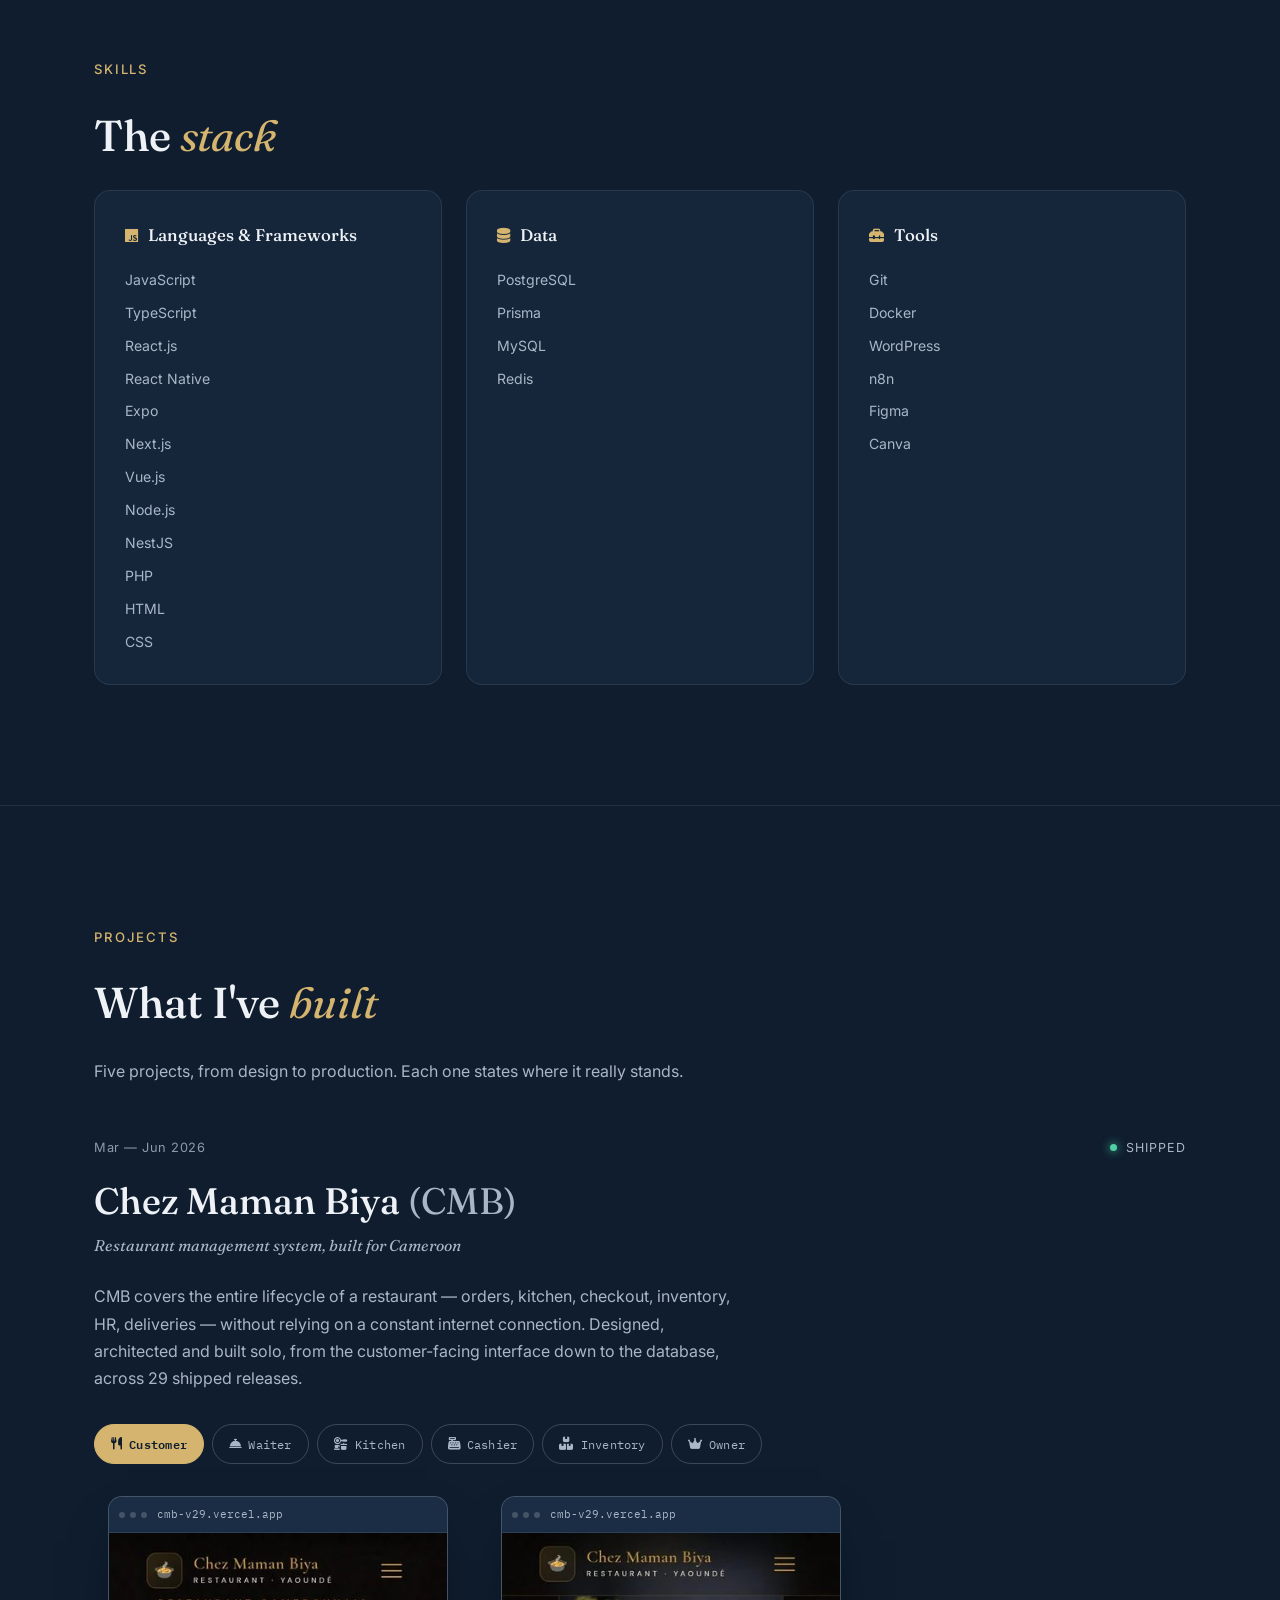
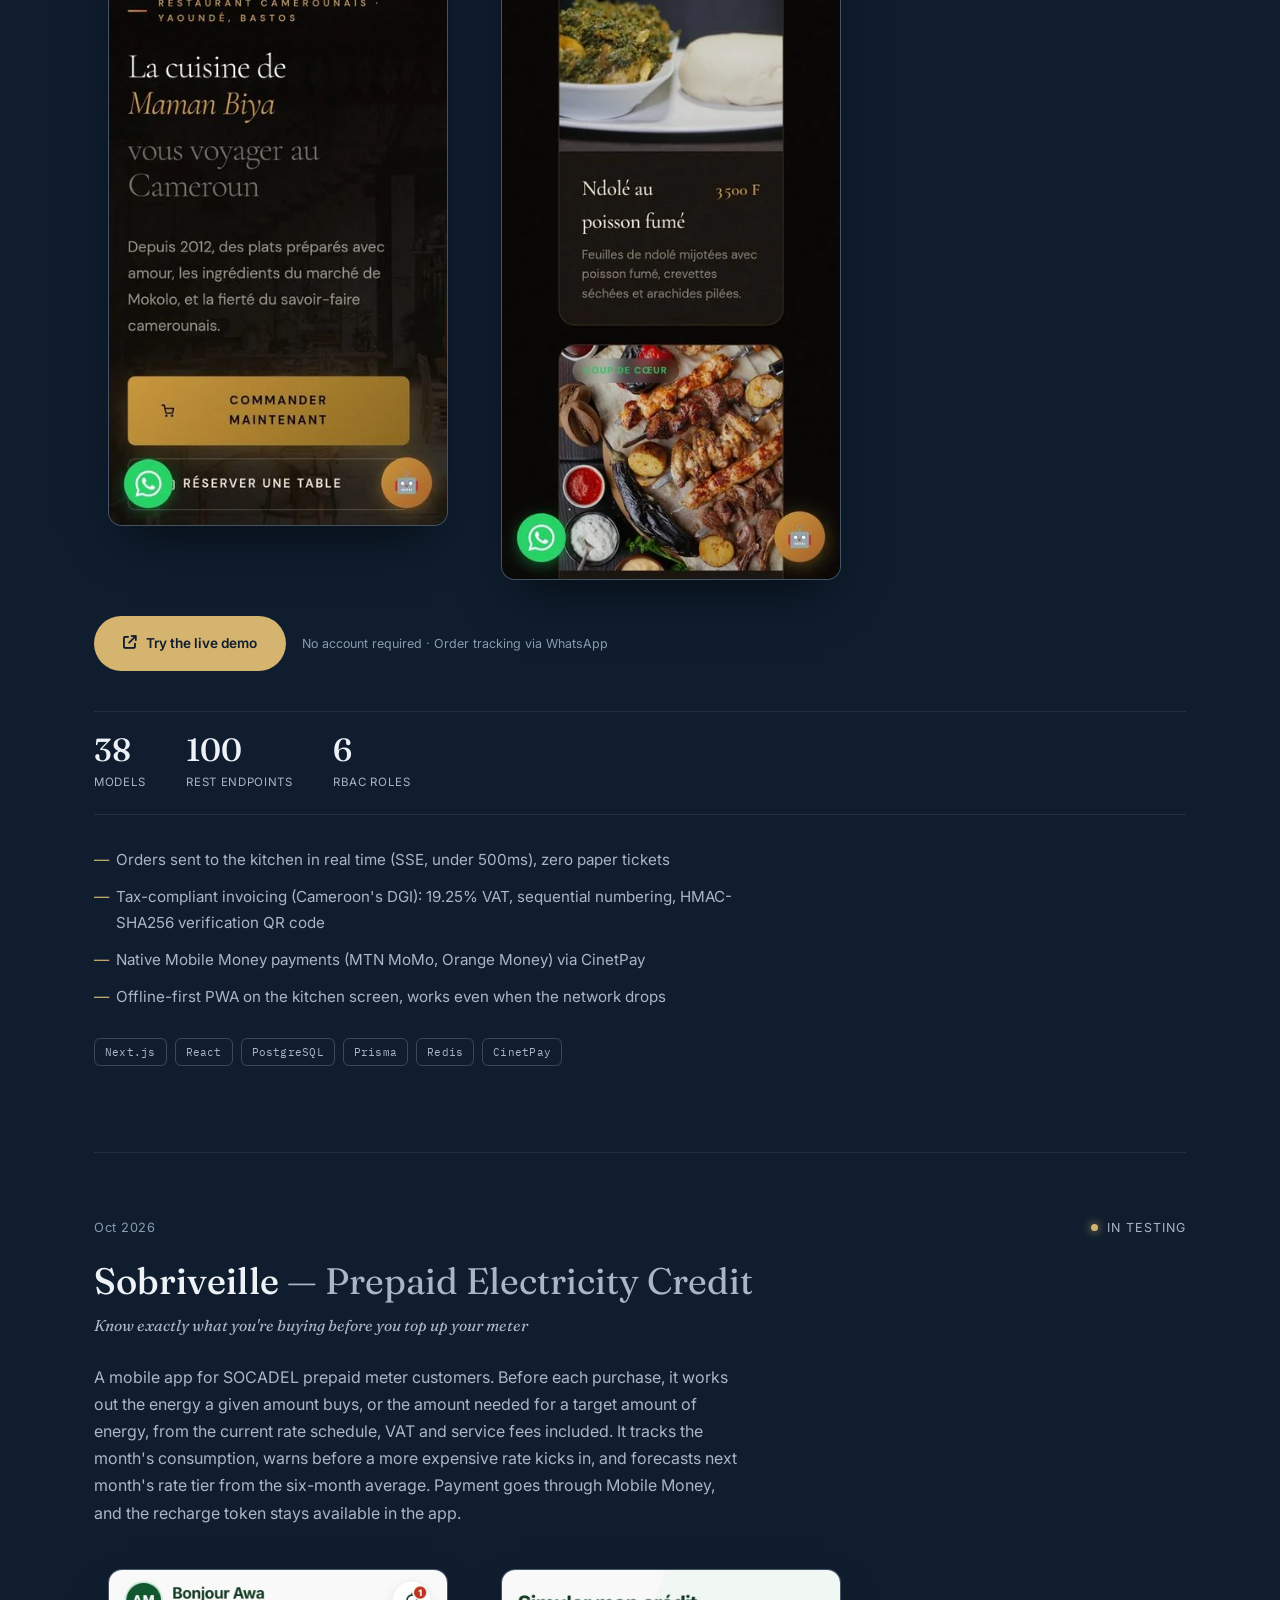
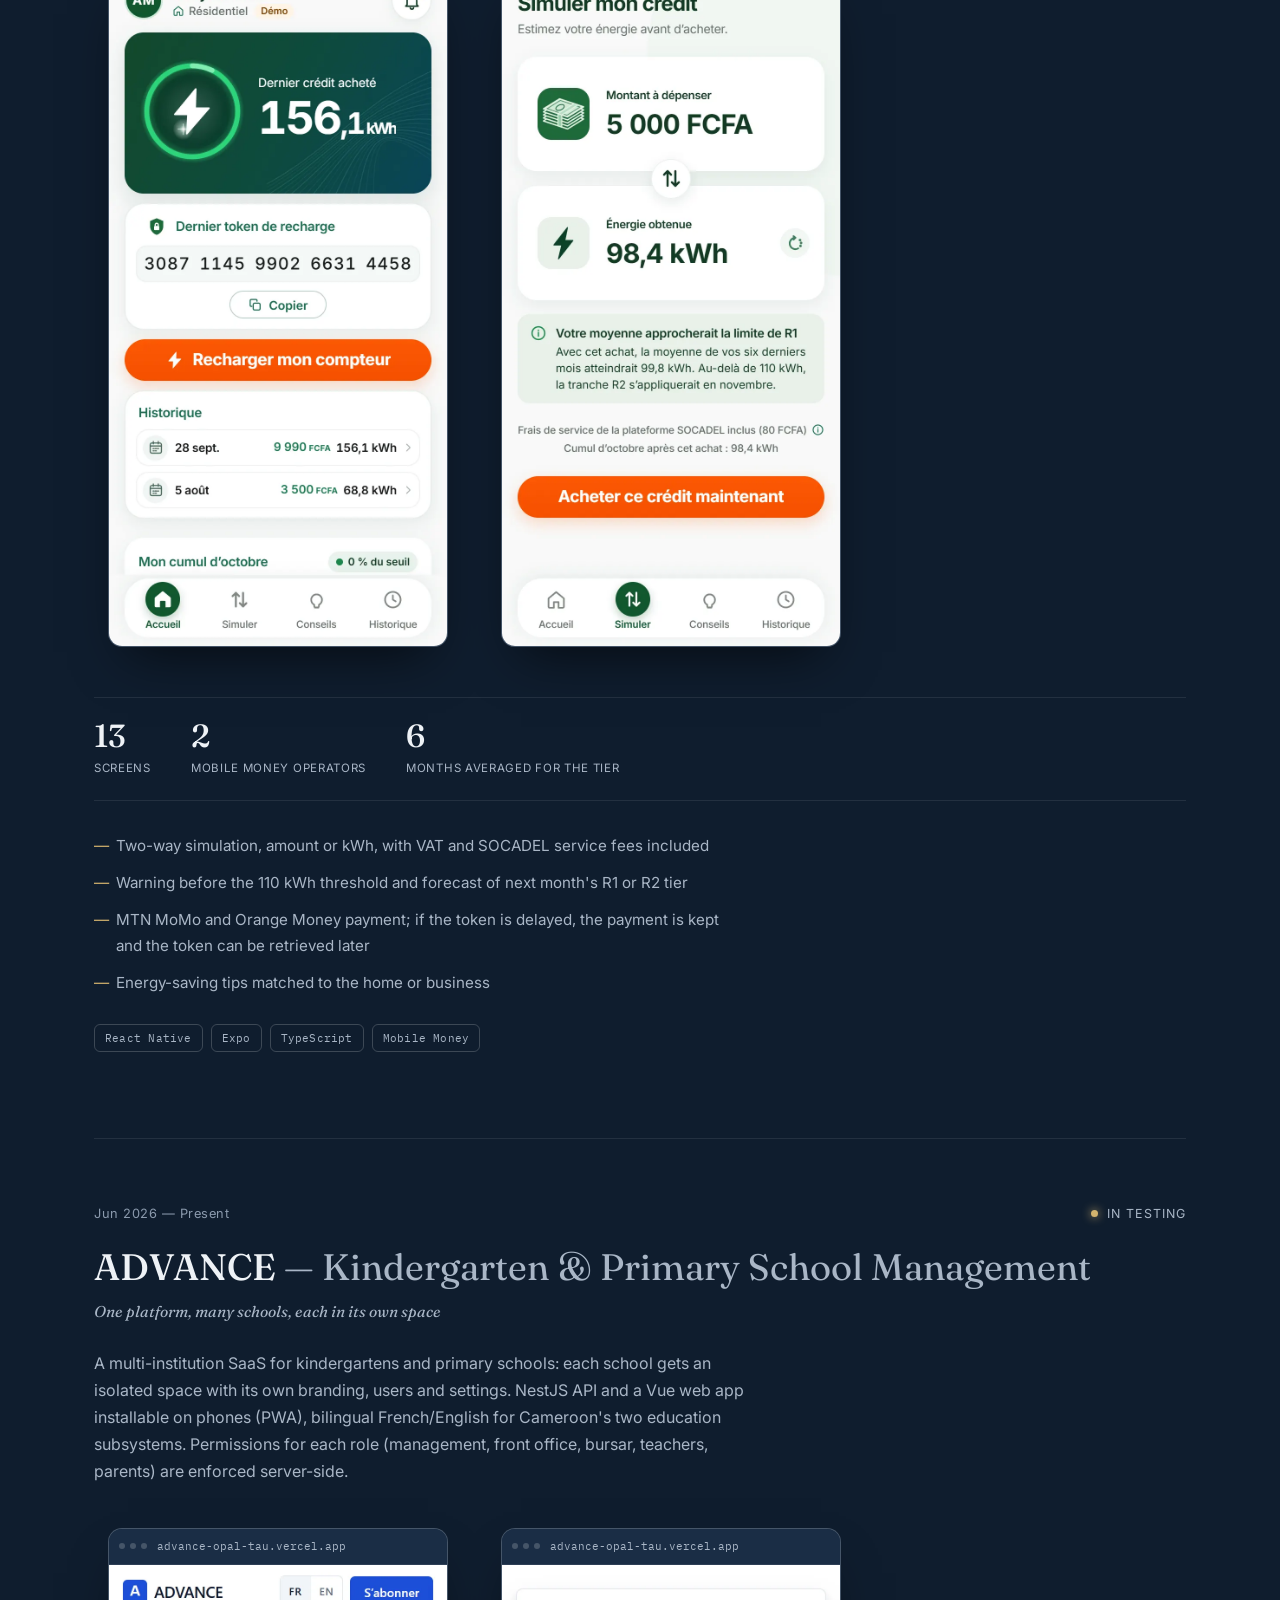
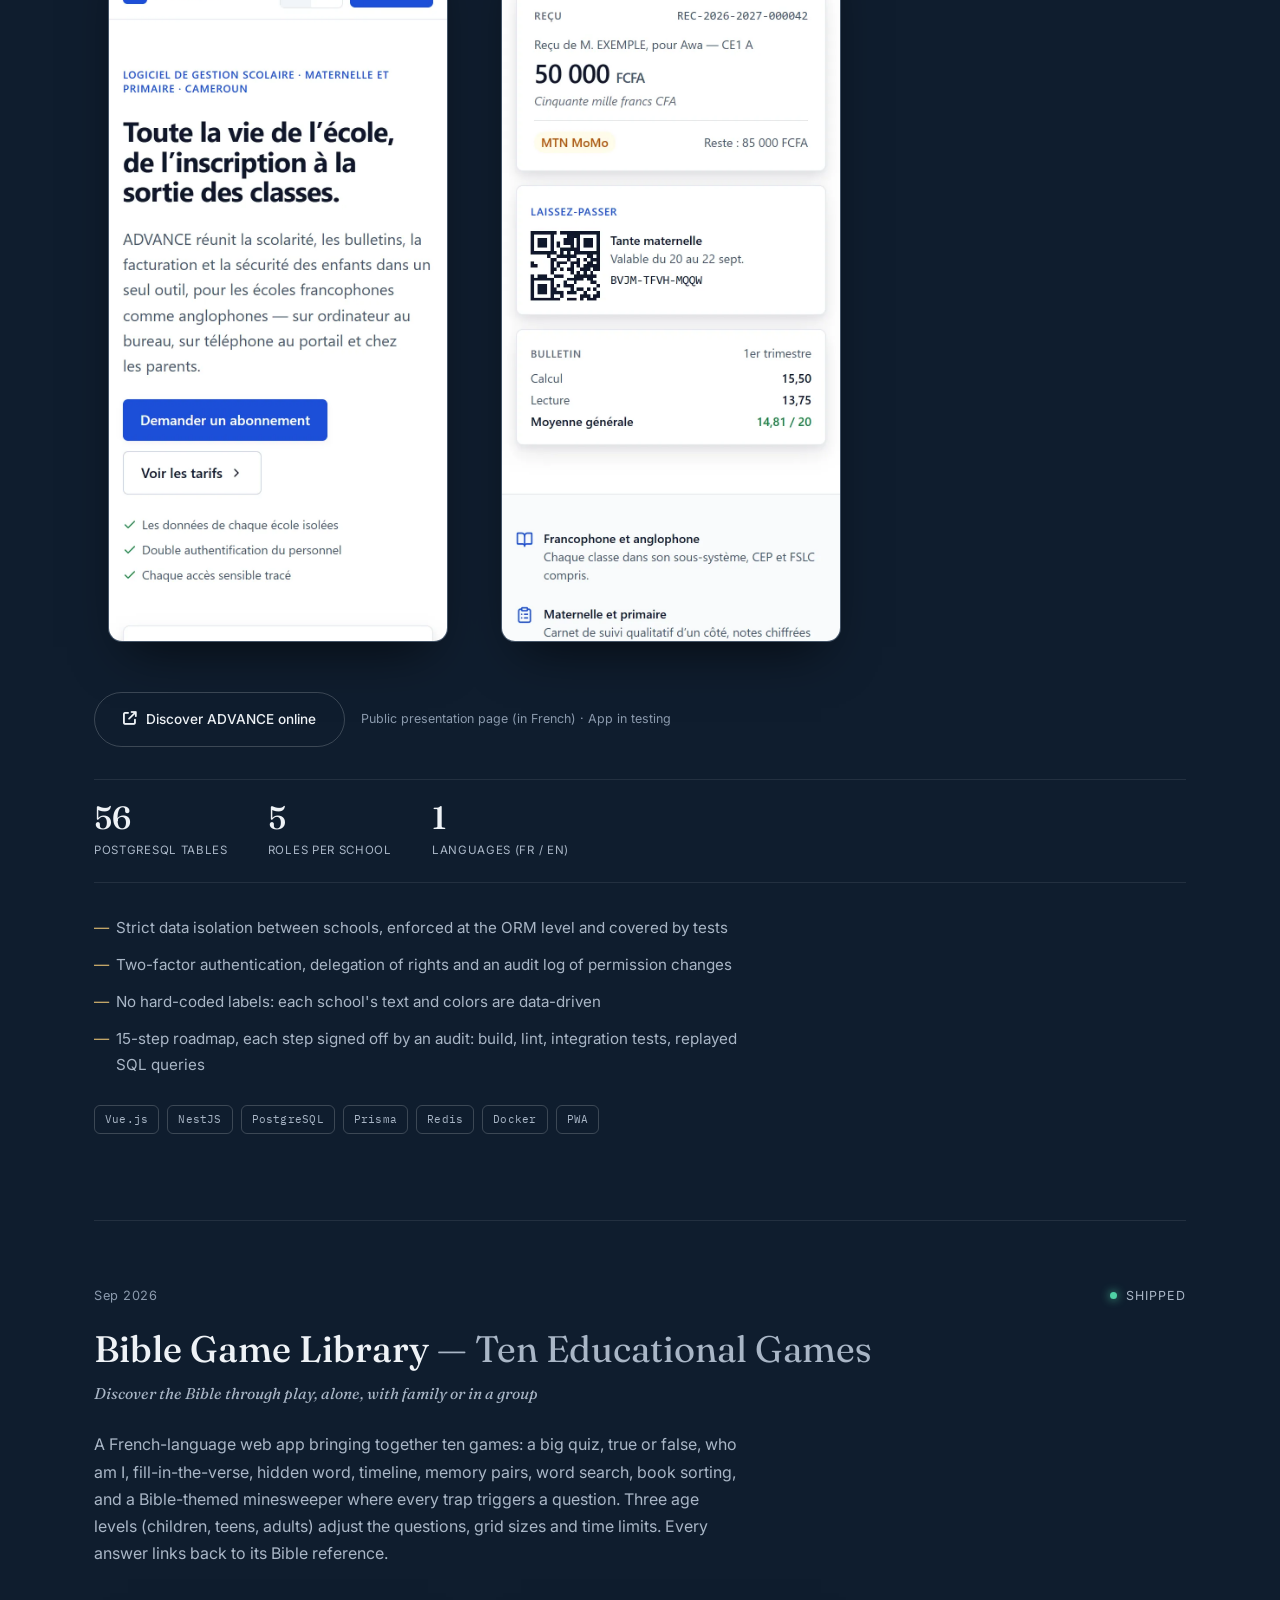
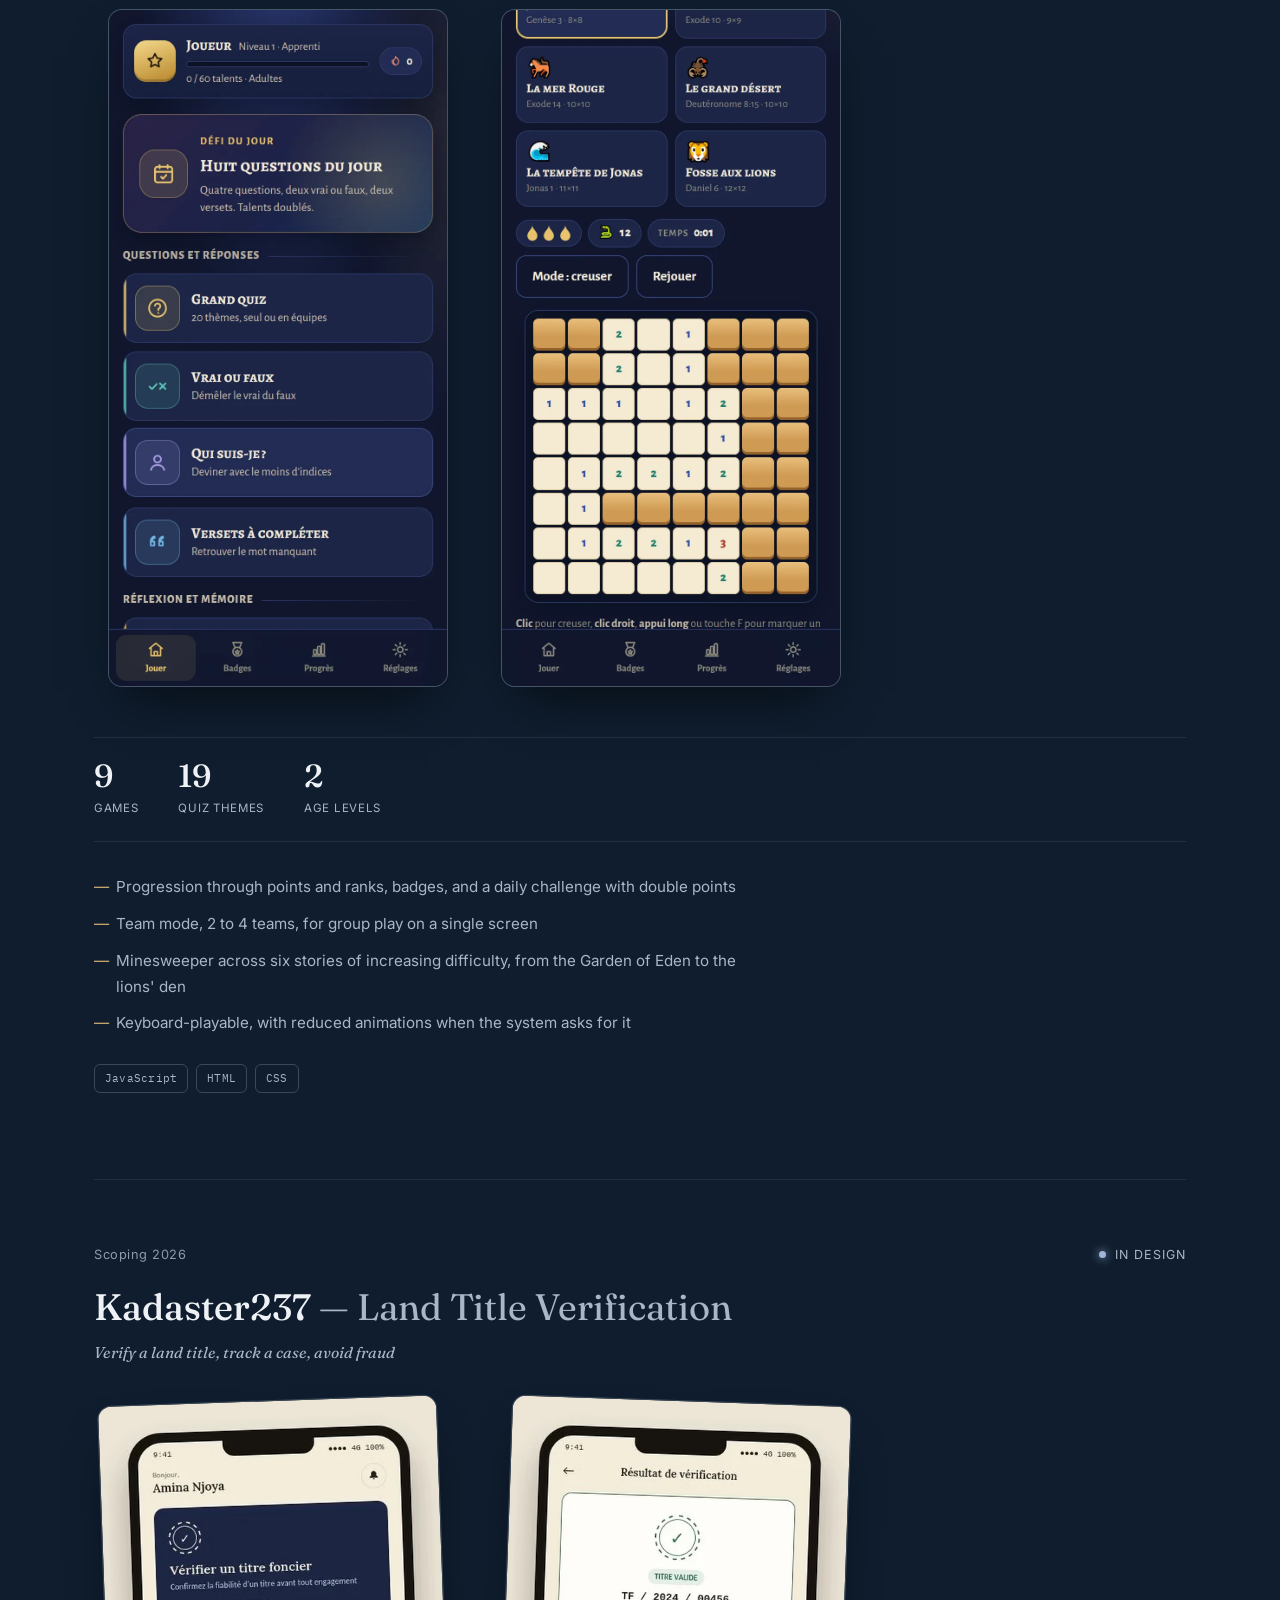
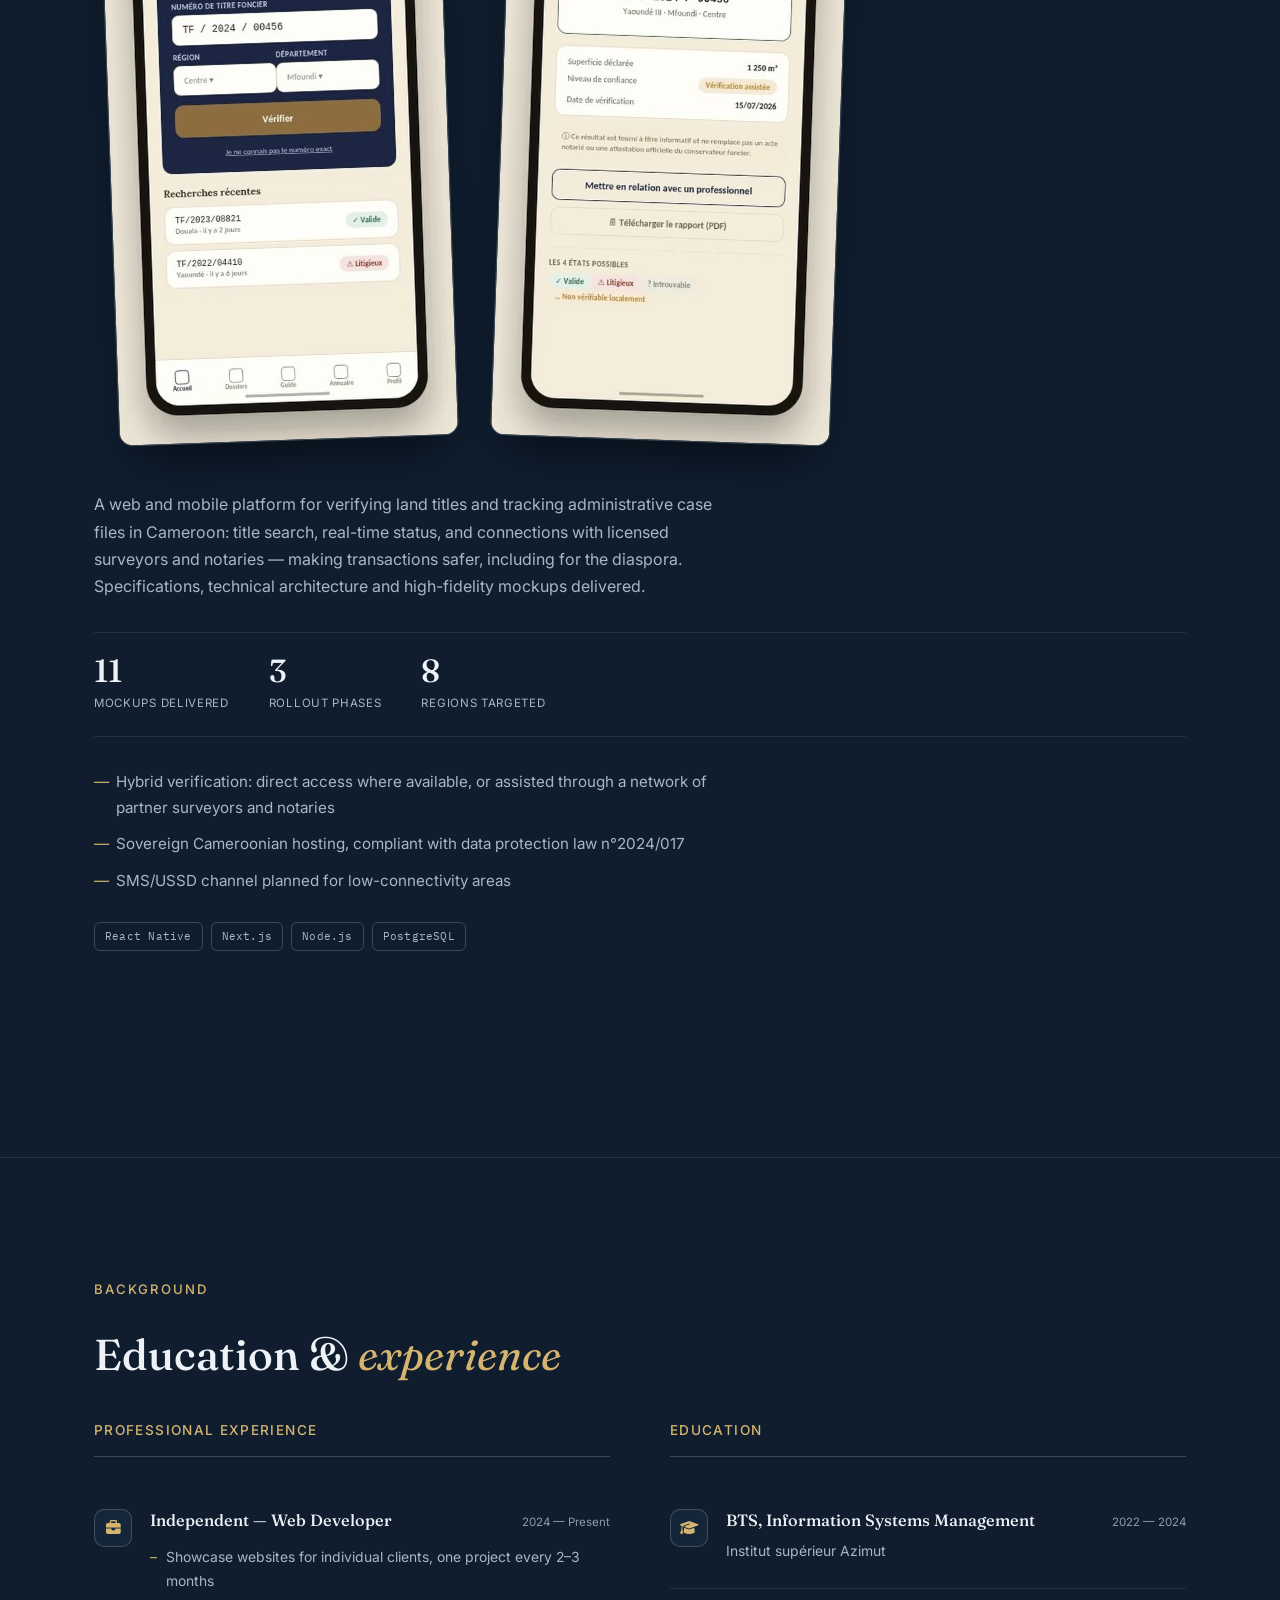
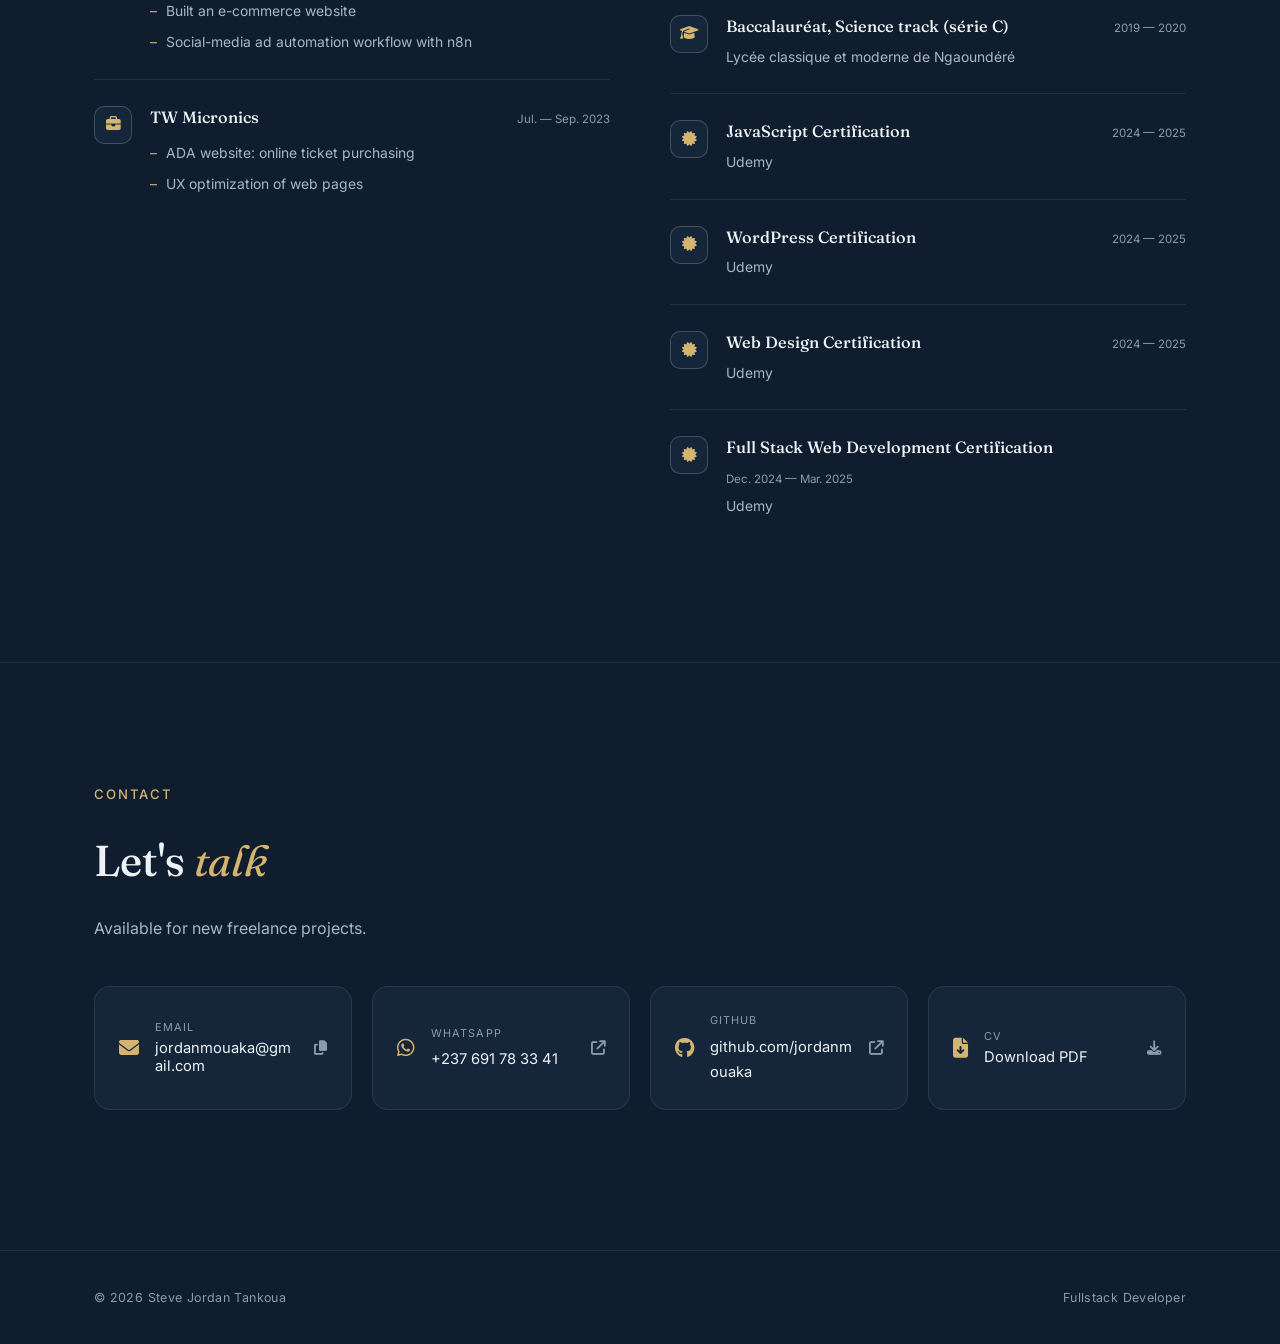
==== commit 780184b2: "Bouton CV : réglage du mode invisible de Turnstile mis à jour Cloudflare a retiré size:'invisible'. " ====
--- a/en.html
+++ b/en.html
@@ -466,7 +466,7 @@
         <div><span class="contact-label">CV</span><span class="contact-value" data-cv-label>Download PDF</span></div>
         <i class="fa-solid fa-download copy-icon" aria-hidden="true"></i>
       </button>
-      <div id="turnstile-cv" style="display:none;"></div>
+      <div id="turnstile-cv"></div>
     </div>
   </div>
 </section>
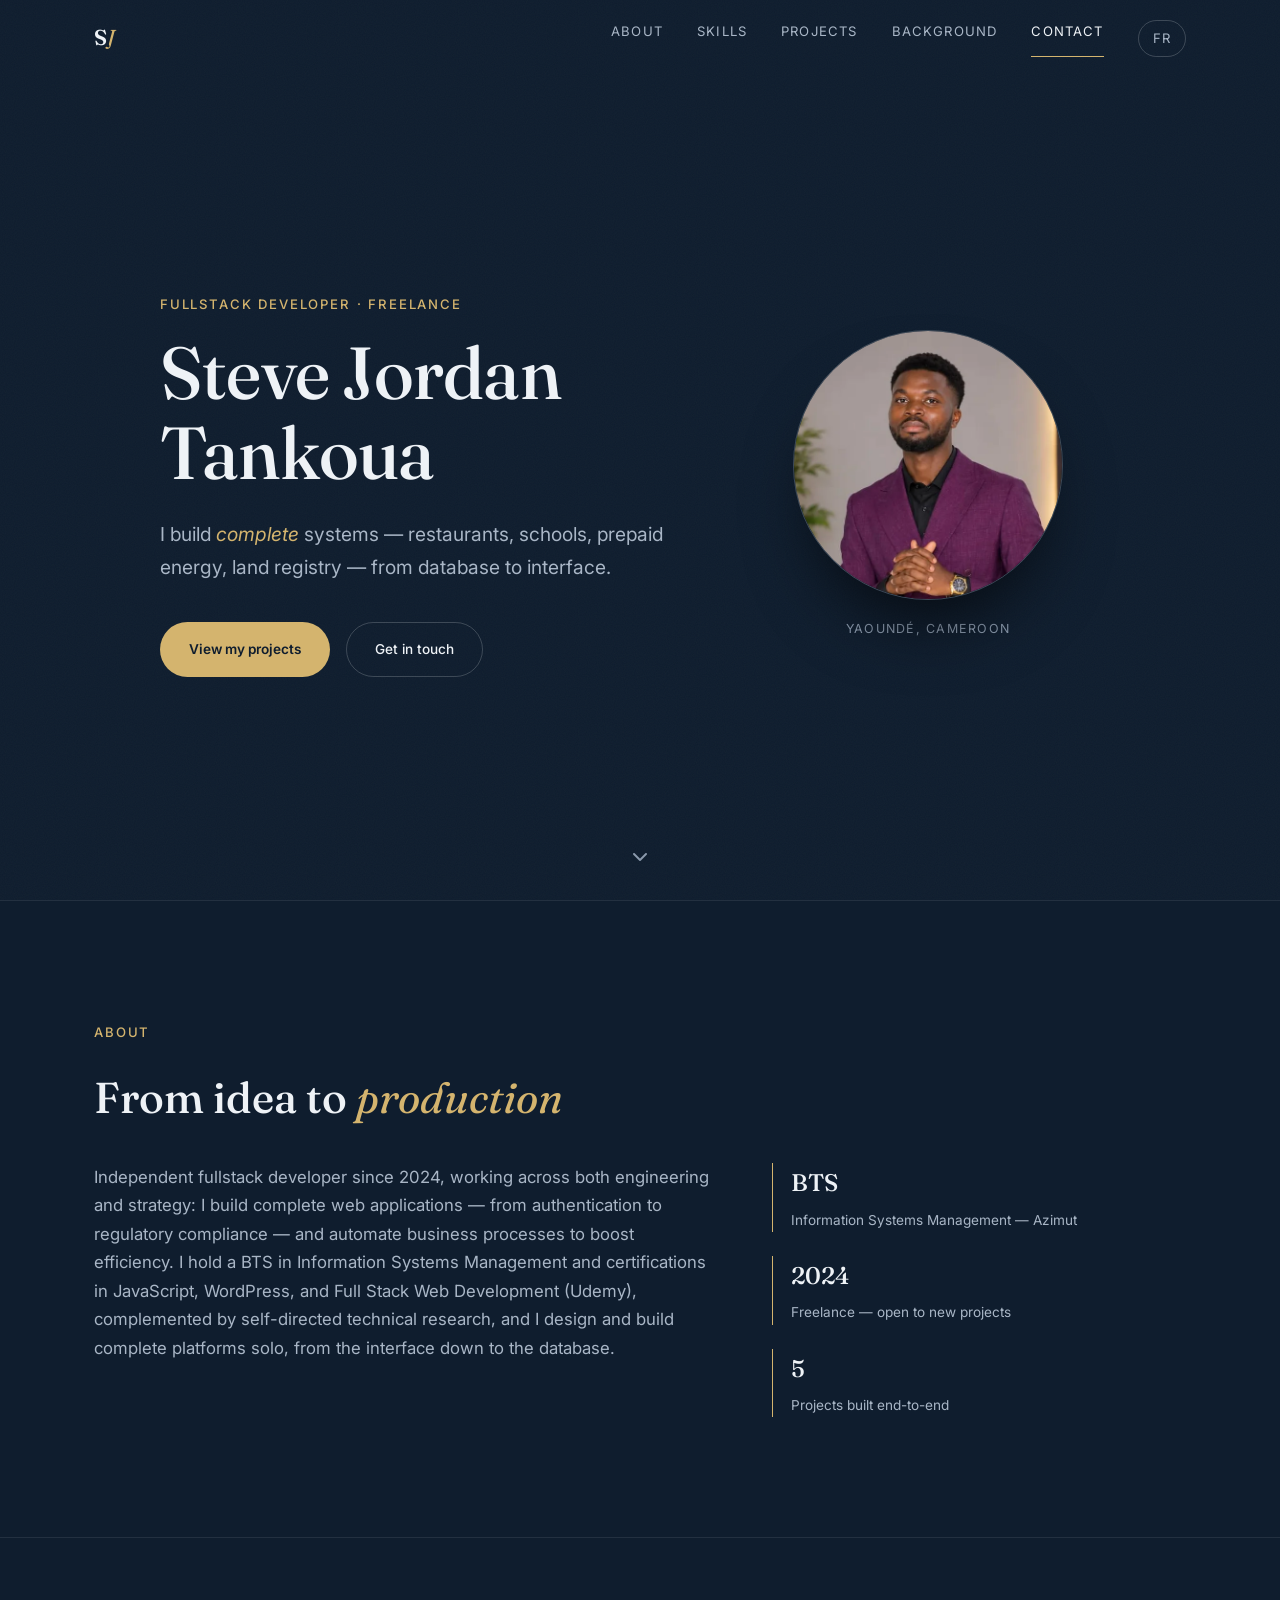
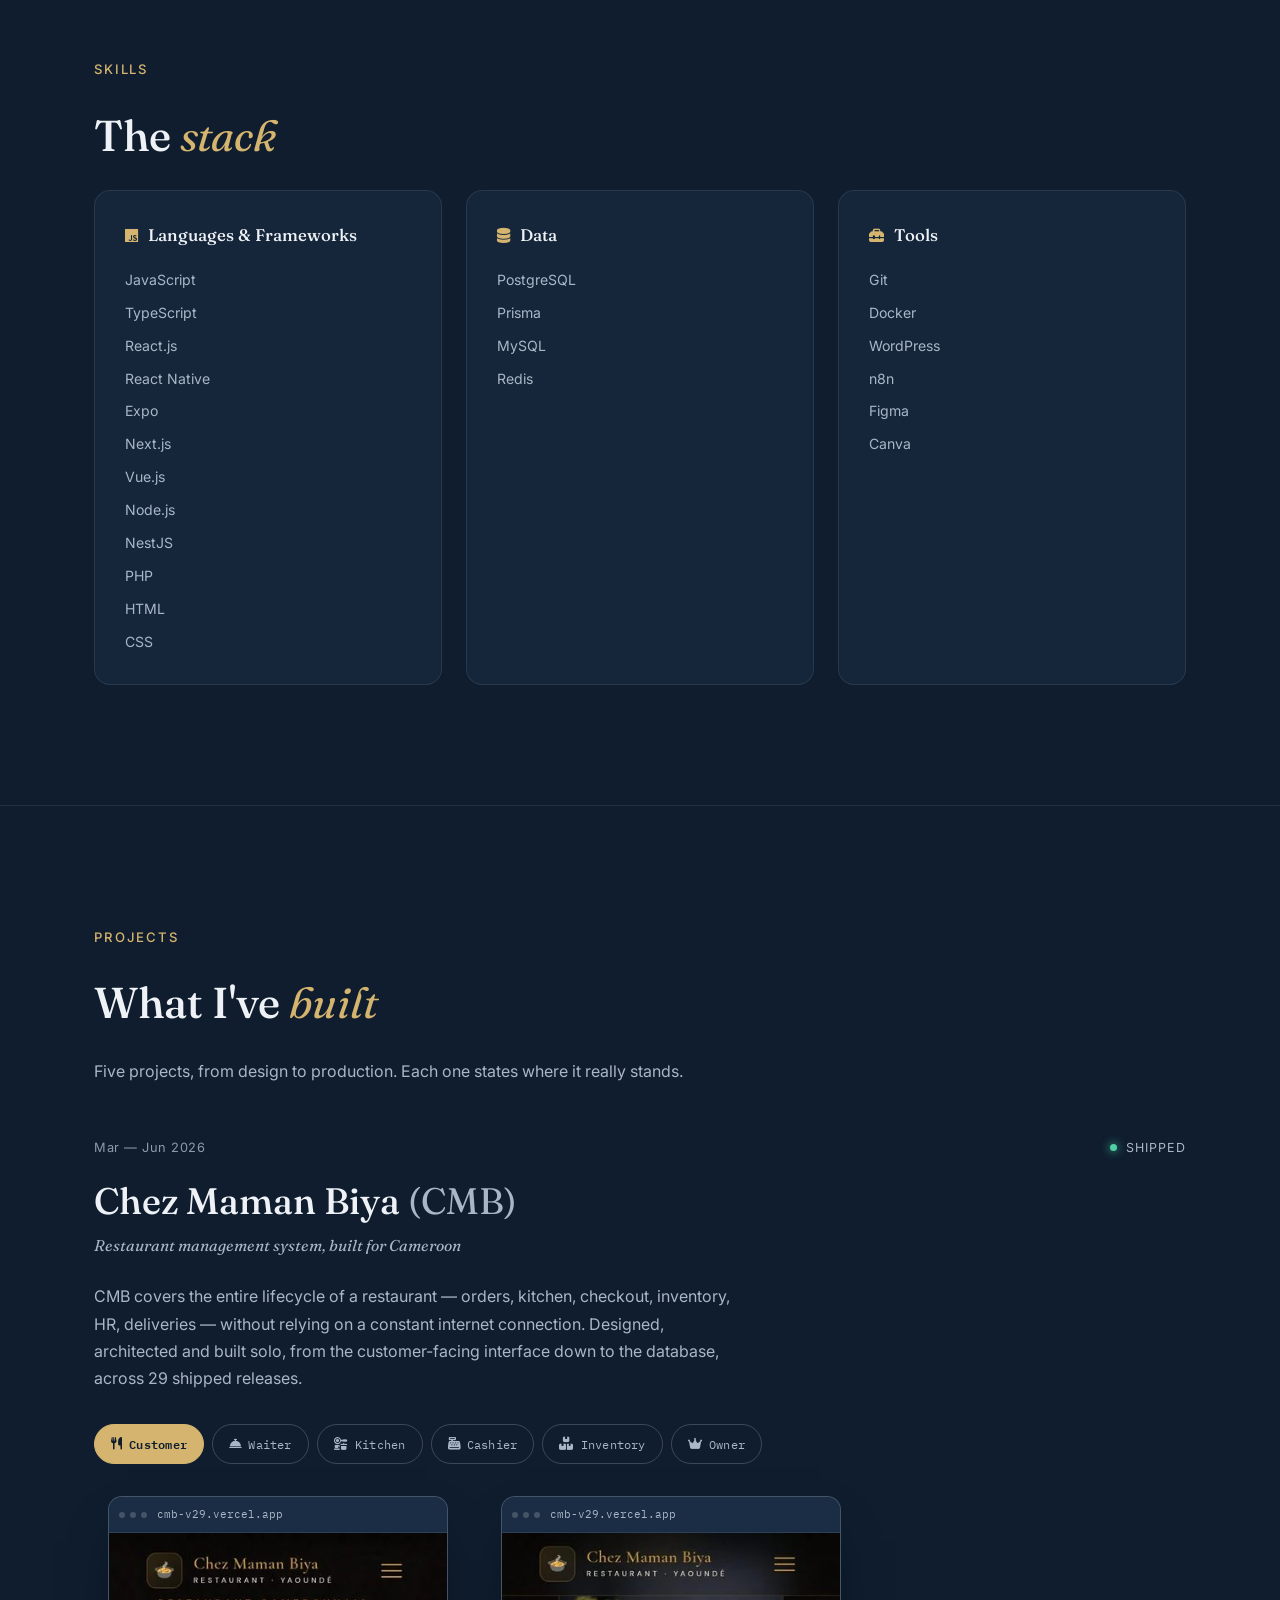
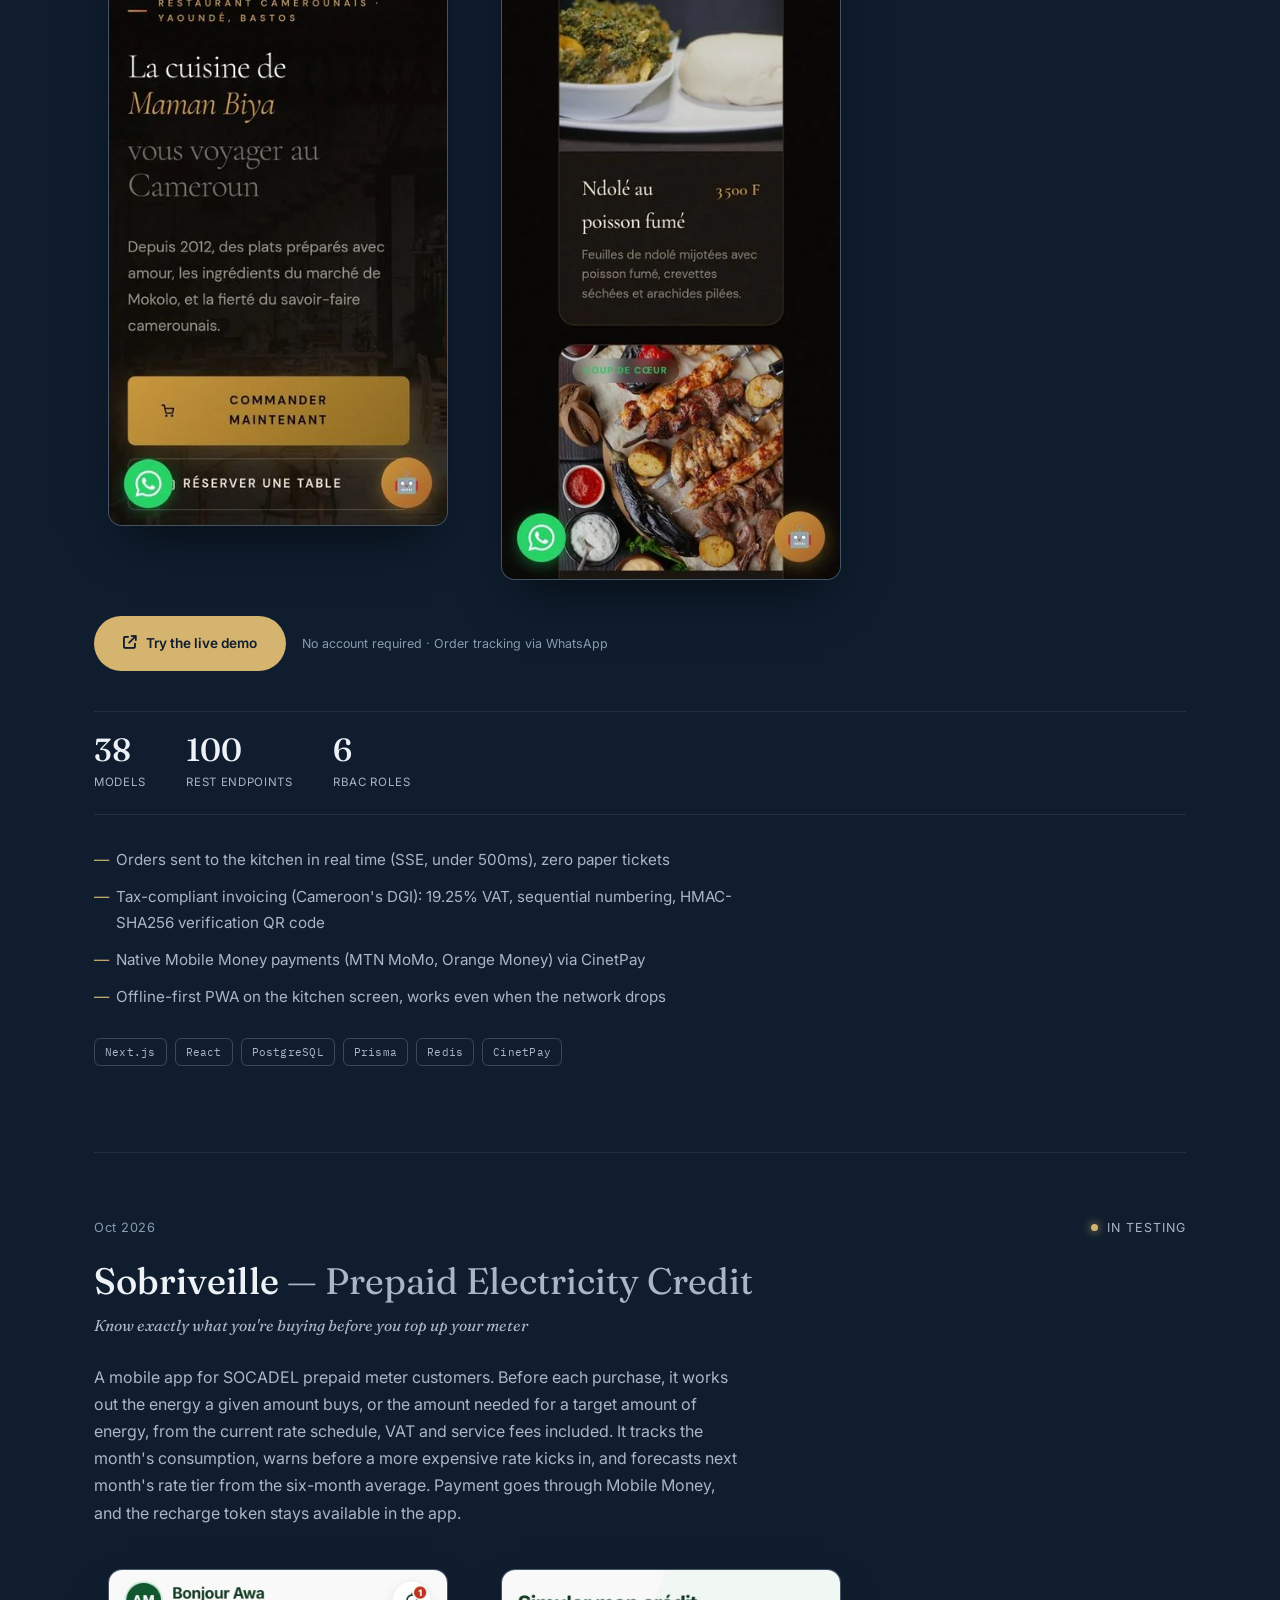
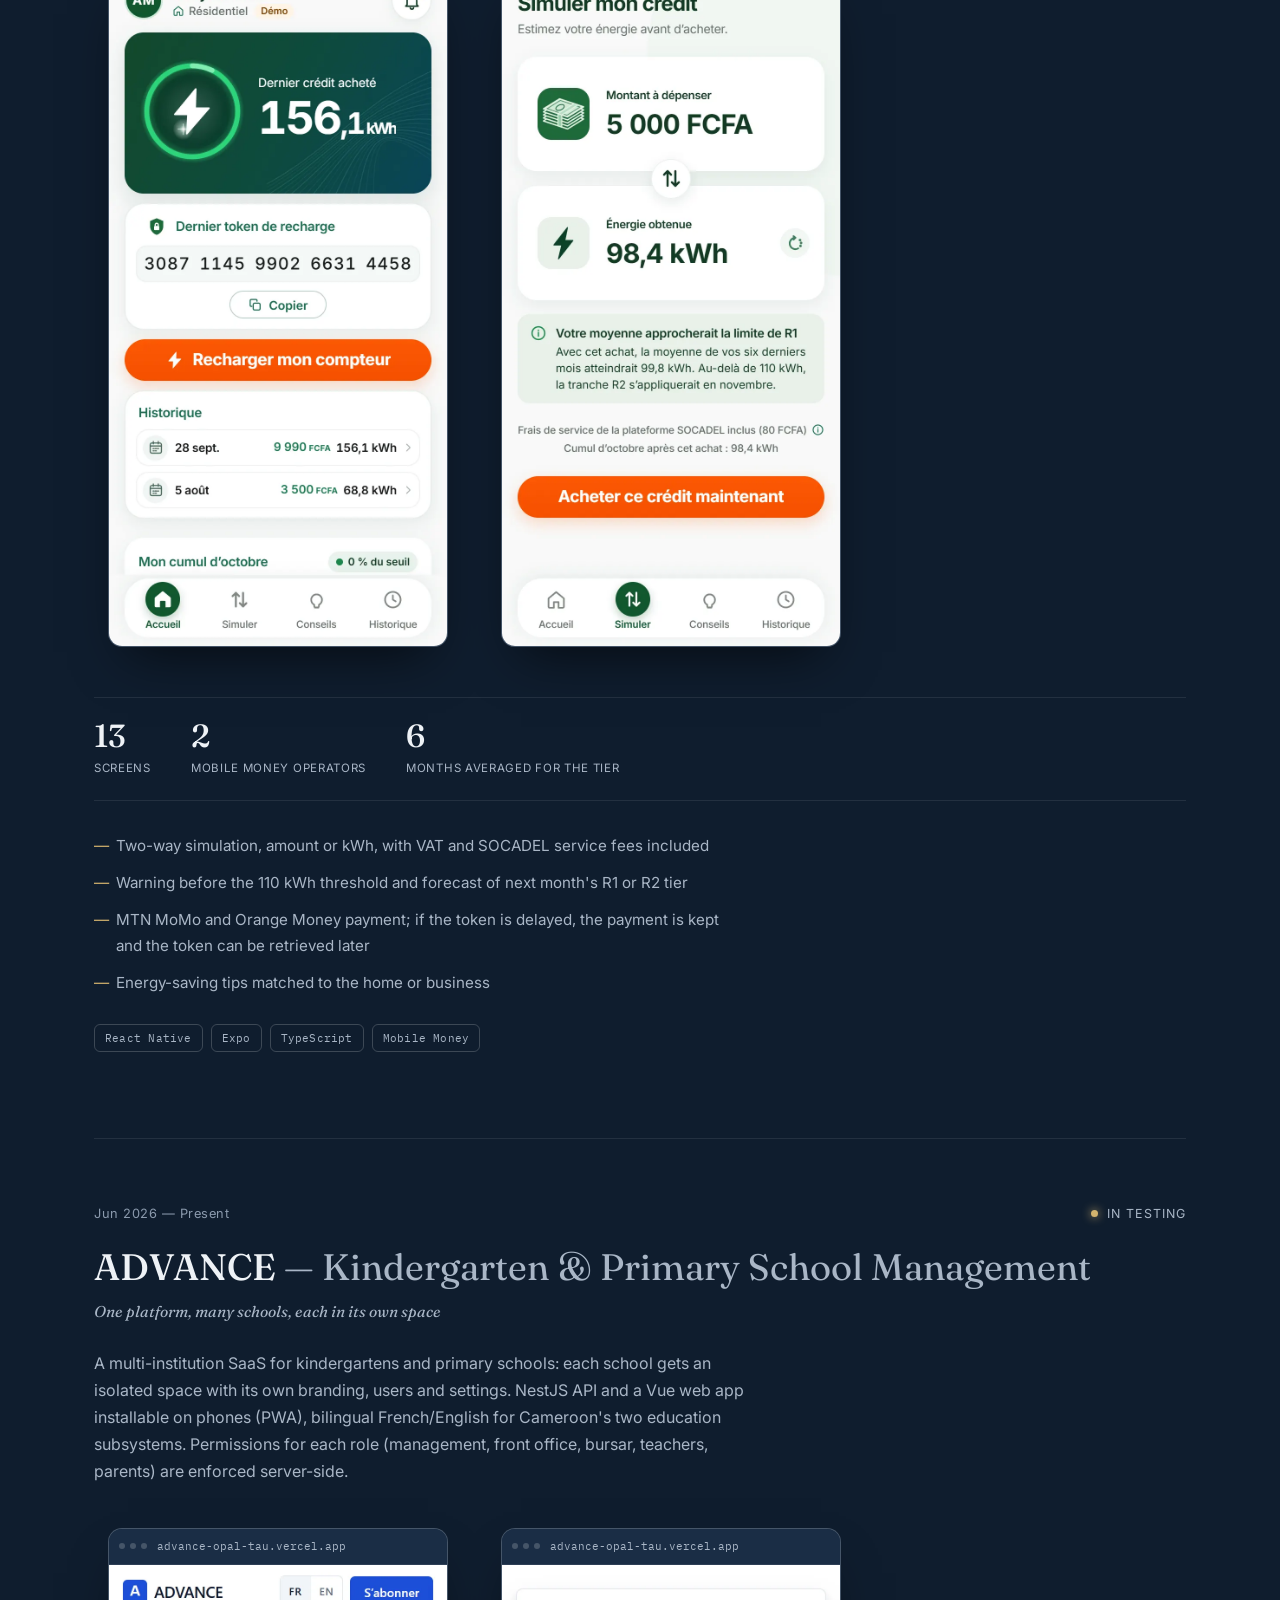
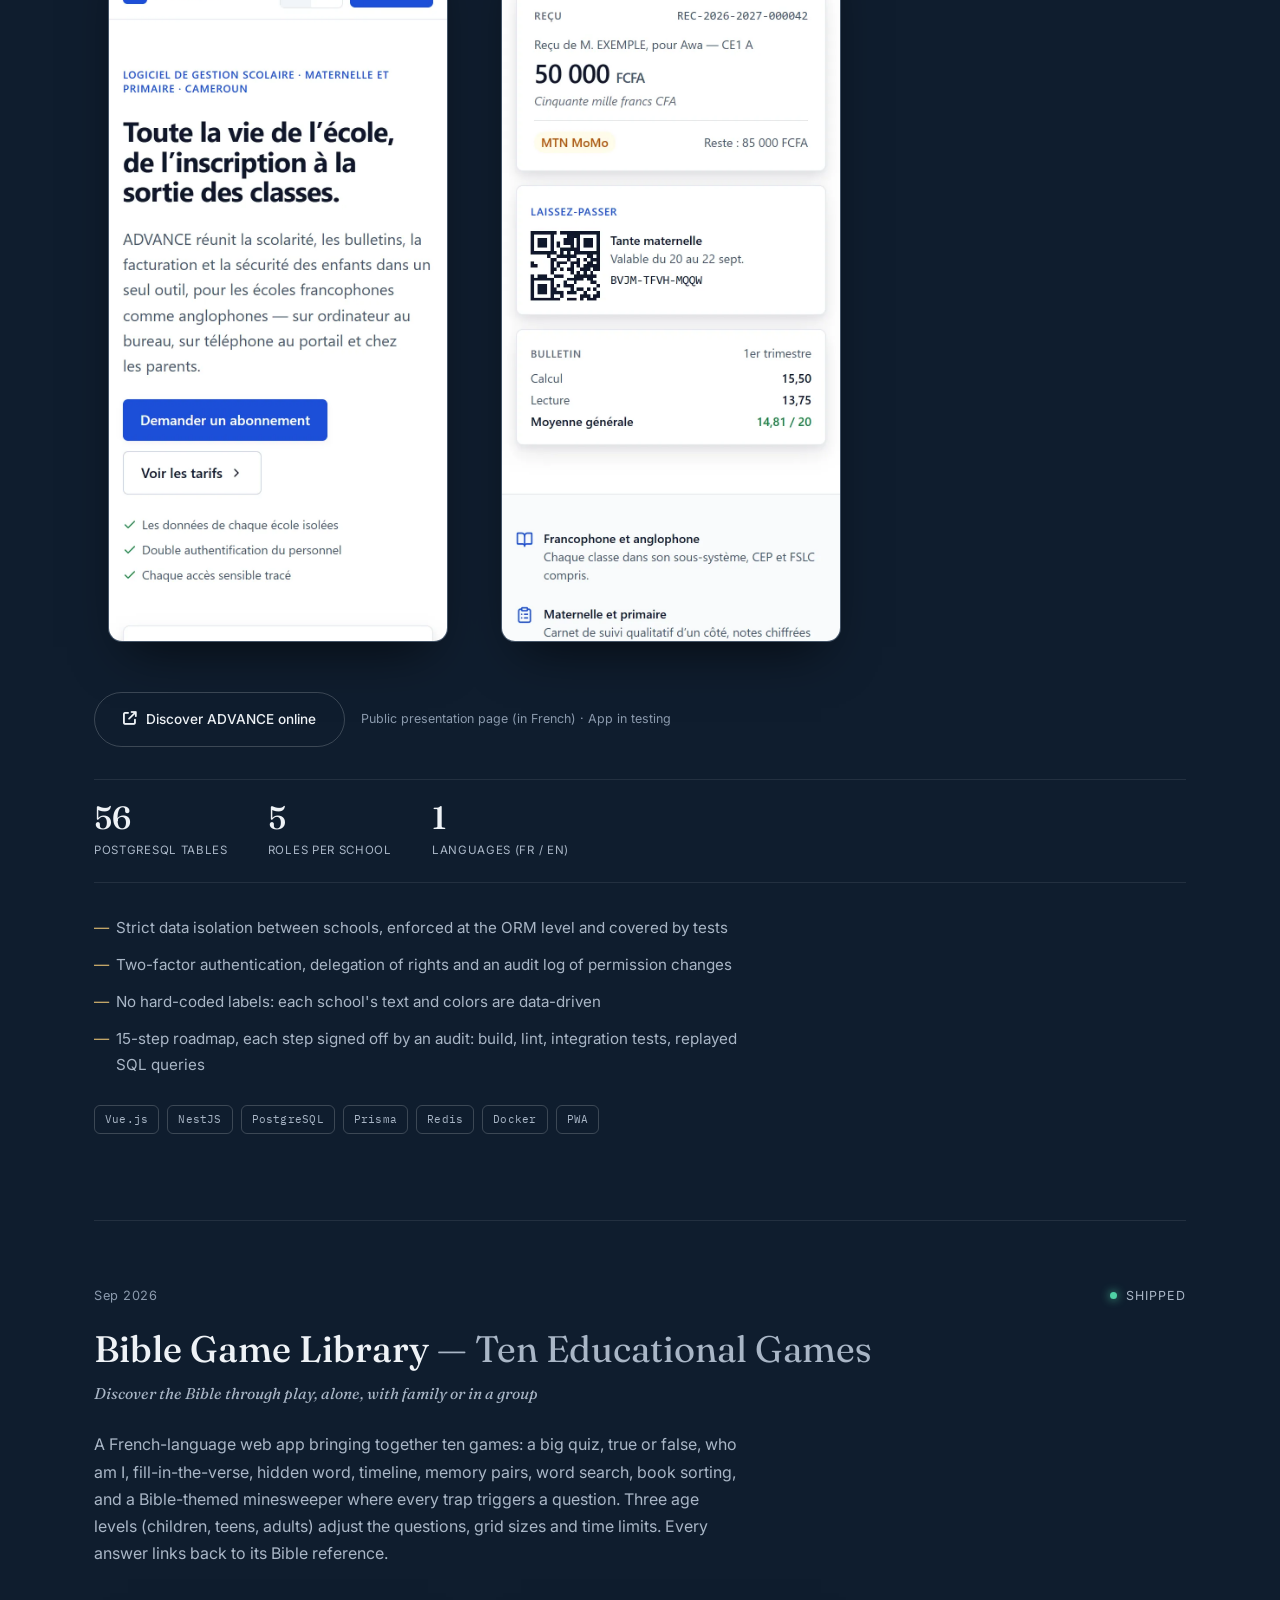
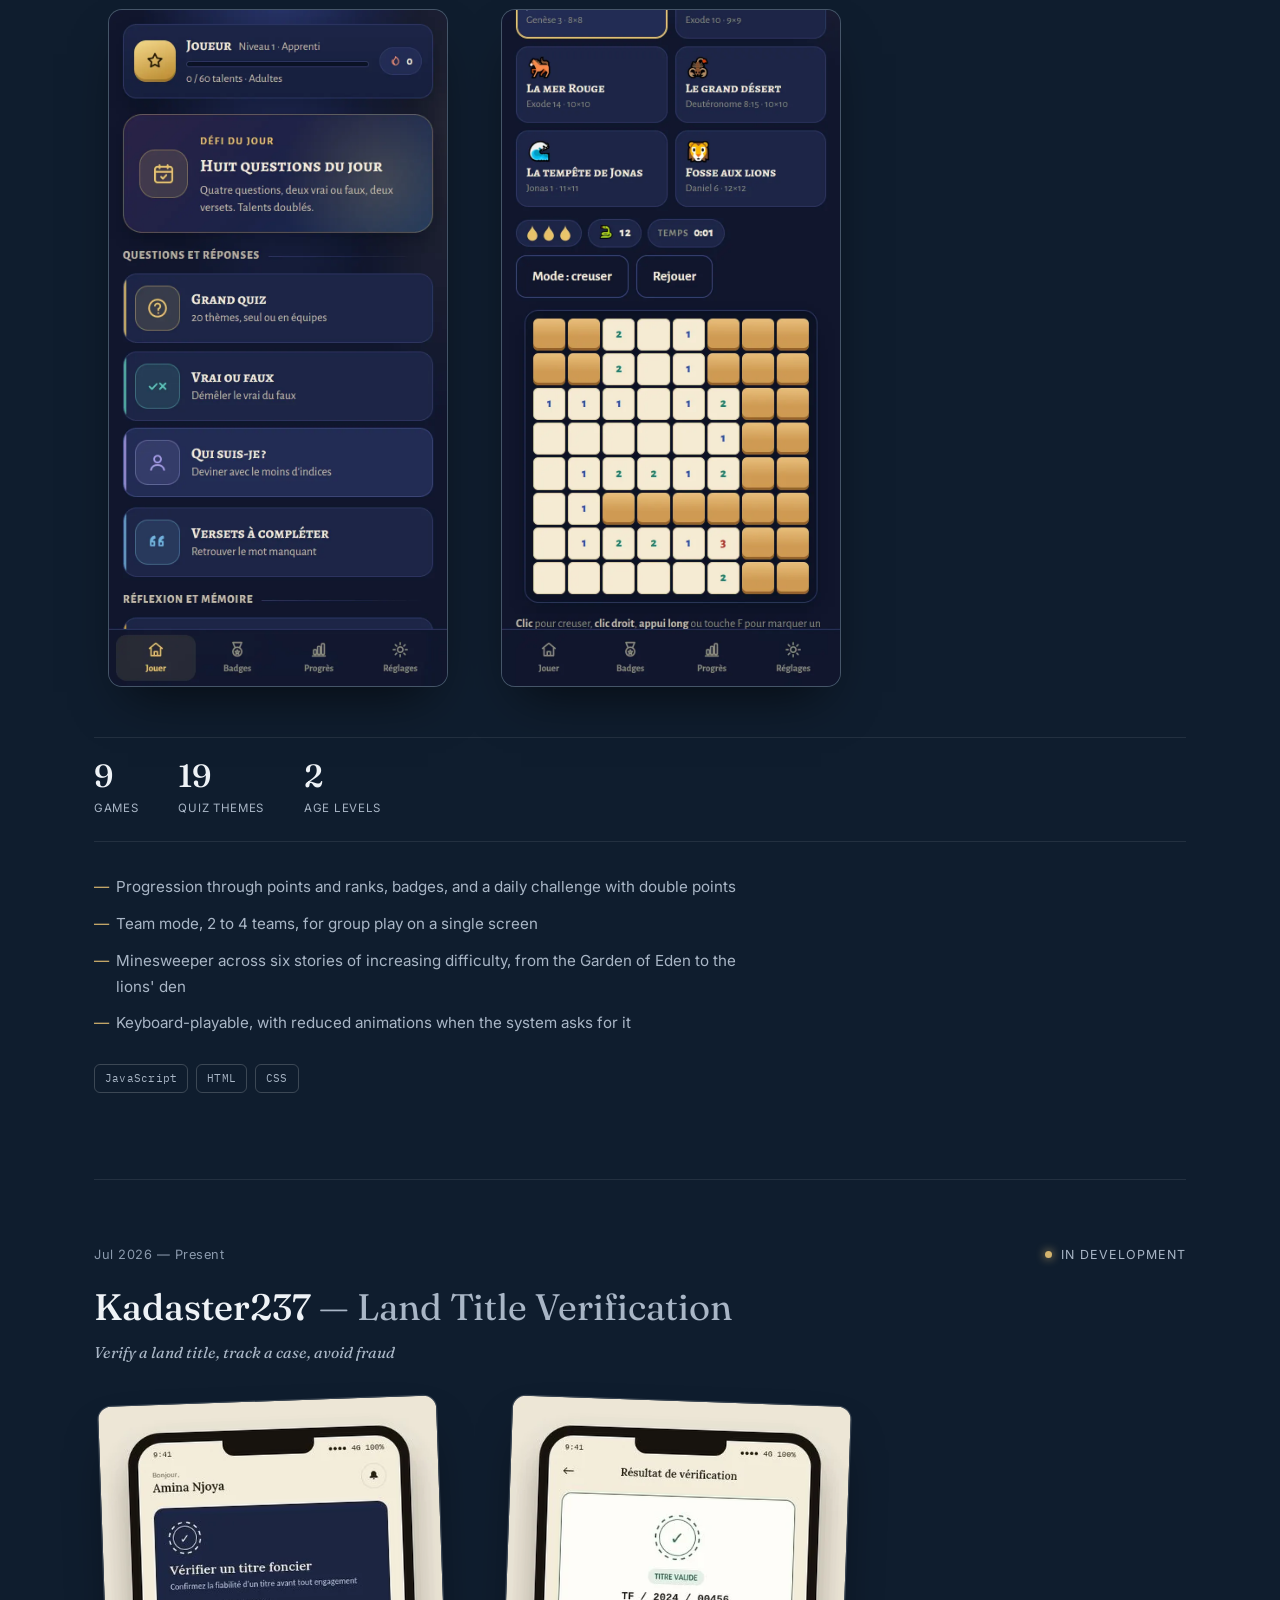
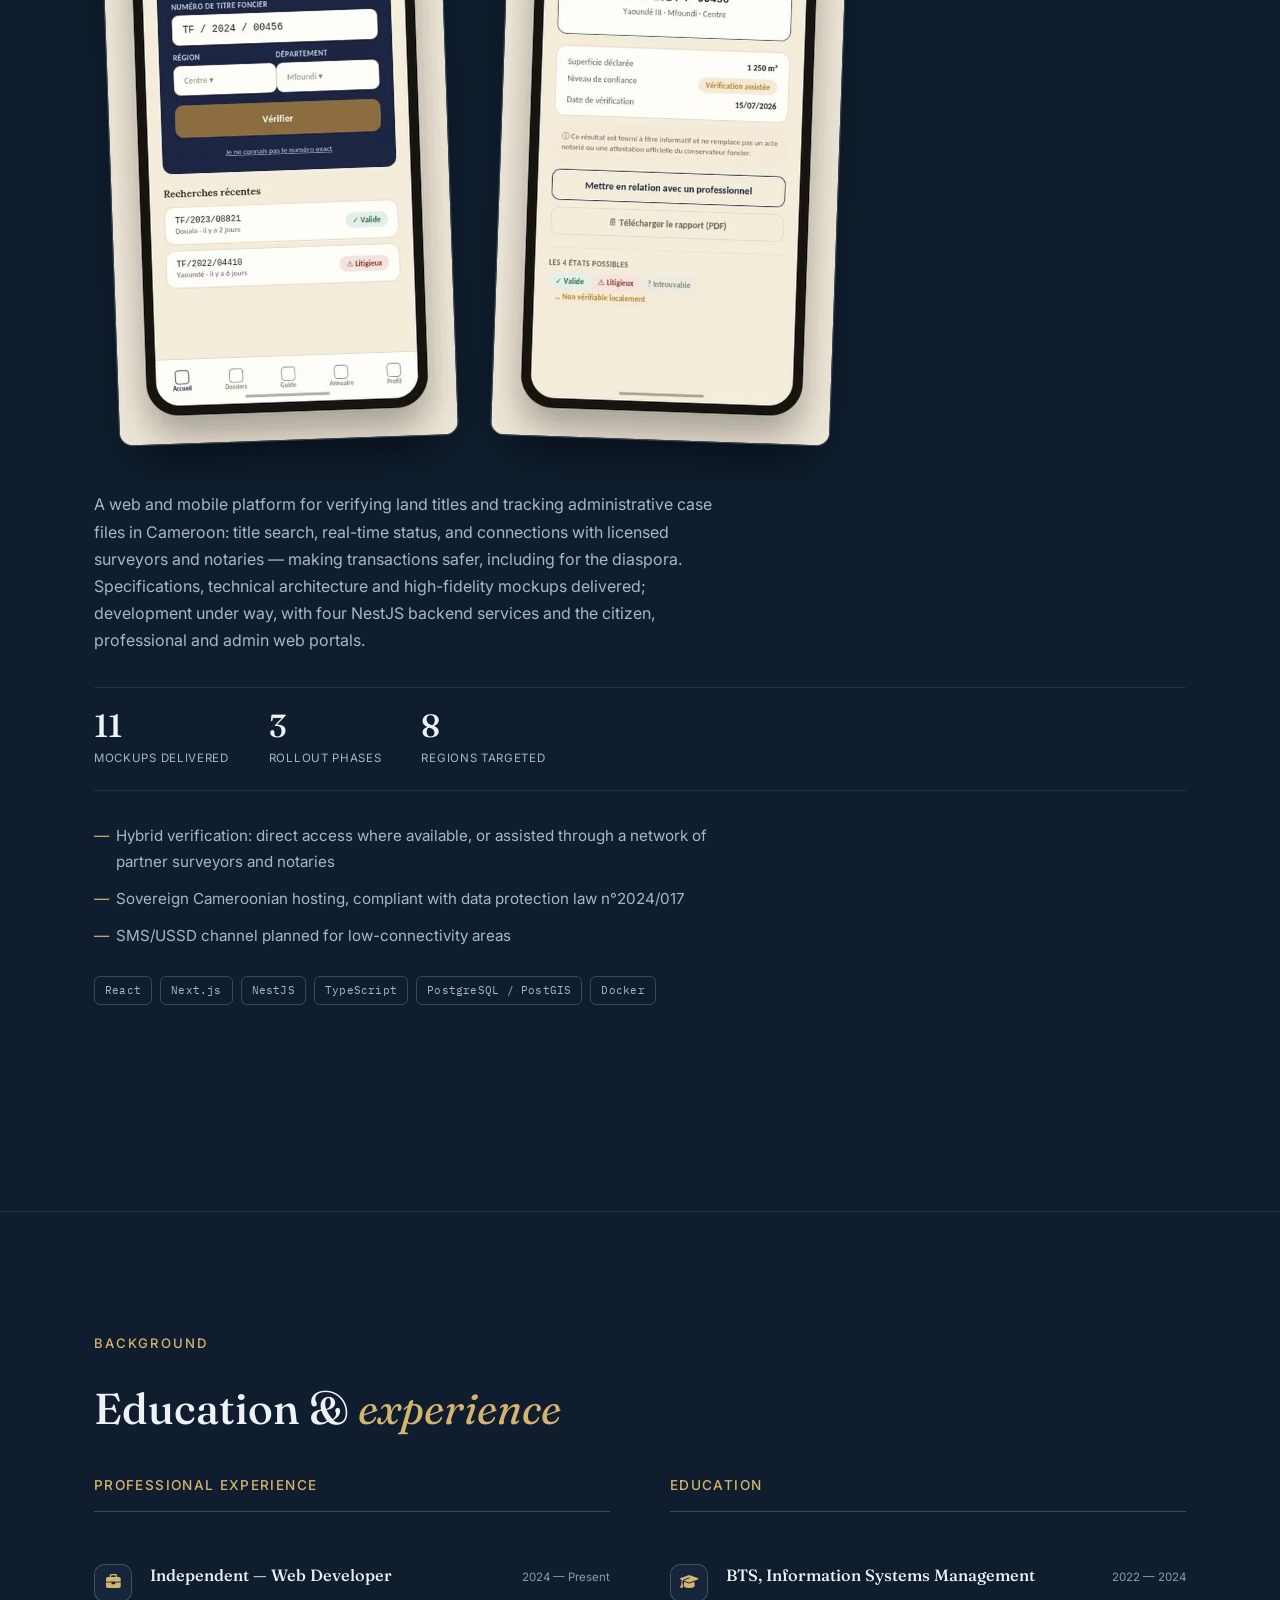
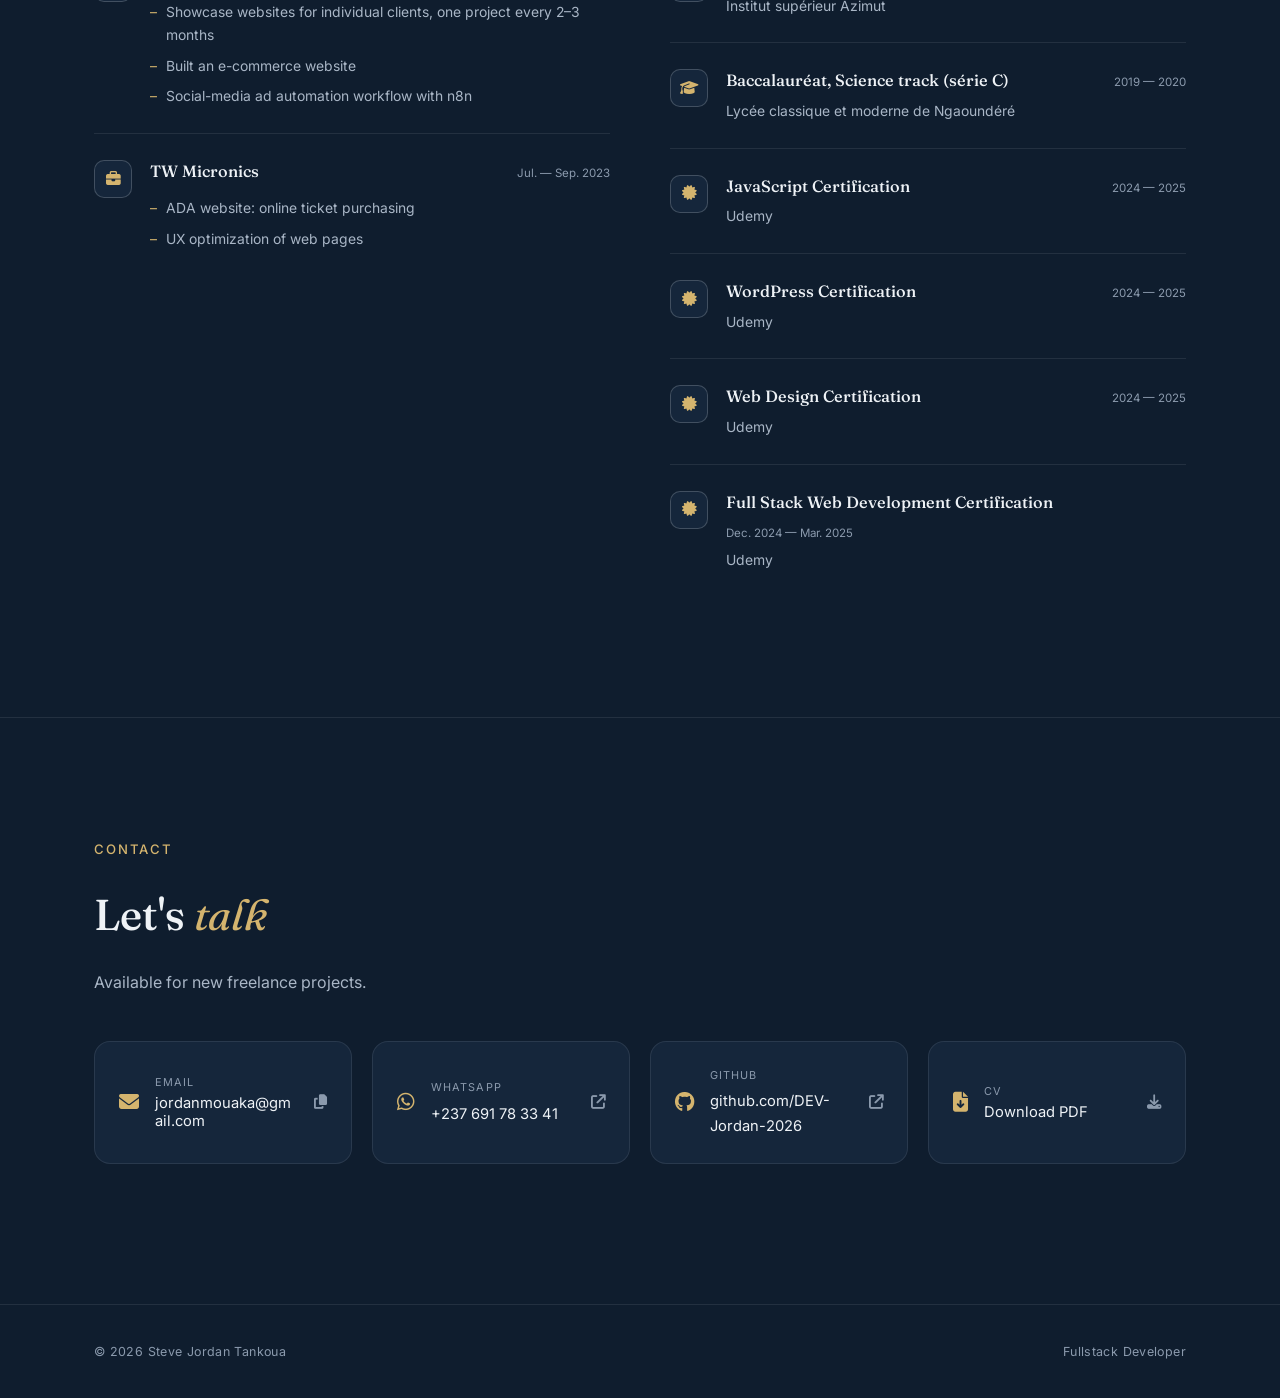
==== commit 9ed2bcc5: "Lien GitHub corrigé et Kadaster237 passé en développement - Le lien GitHub pointait vers github.com/" ====
--- a/en.html
+++ b/en.html
@@ -20,7 +20,7 @@
 <meta name="twitter:description" content="Freelance fullstack developer in Yaoundé, Cameroon — React, Next.js, Node.js, PostgreSQL.">
 <meta name="twitter:image" content="https://portfolio-steve-jordan.vercel.app/og-image.jpg">
 <script type="application/ld+json">
-{"@context":"https://schema.org","@type":"Person","name":"Steve Jordan Tankoua","jobTitle":"Fullstack Developer","address":{"@type":"PostalAddress","addressLocality":"Yaoundé","addressCountry":"CM"},"sameAs":["https://github.com/jordanmouaka"],"knowsAbout":["React","Next.js","Node.js","PostgreSQL","React Native","TypeScript","Vue.js","NestJS"]}
+{"@context":"https://schema.org","@type":"Person","name":"Steve Jordan Tankoua","jobTitle":"Fullstack Developer","address":{"@type":"PostalAddress","addressLocality":"Yaoundé","addressCountry":"CM"},"sameAs":["https://github.com/DEV-Jordan-2026"],"knowsAbout":["React","Next.js","Node.js","PostgreSQL","React Native","TypeScript","Vue.js","NestJS"]}
 </script>
 <link rel="preload" as="image" href="/assets/img/portrait-2026.webp" fetchpriority="high">
 <link rel="preconnect" href="https://fonts.googleapis.com">
@@ -331,8 +331,8 @@
 
       <article class="project reveal" id="kadaster237">
         <div class="project-head">
-          <span class="project-eyebrow">Scoping 2026</span>
-          <span class="status"><span class="status-dot dot-design"></span>In design</span>
+          <span class="project-eyebrow">Jul 2026 — Present</span>
+          <span class="status"><span class="status-dot dot-dev"></span>In development</span>
         </div>
         <h3 class="project-title">Kadaster237 <span>— Land Title Verification</span></h3>
         <p class="project-tagline">Verify a land title, track a case, avoid fraud</p>
@@ -340,7 +340,7 @@
           <button type="button" class="mock mock-a" data-zoom><img src="/assets/img/kadaster-recherche.webp" width="440" height="832" alt="Mockup — land title search, Kadaster237" loading="lazy" /></button>
           <button type="button" class="mock mock-b" data-zoom><img src="/assets/img/kadaster-resultat.webp" width="440" height="832" alt="Mockup — verification result, Kadaster237" loading="lazy" /></button>
         </div>
-        <p class="project-desc">A web and mobile platform for verifying land titles and tracking administrative case files in Cameroon: title search, real-time status, and connections with licensed surveyors and notaries — making transactions safer, including for the diaspora. Specifications, technical architecture and high-fidelity mockups delivered.</p>
+        <p class="project-desc">A web and mobile platform for verifying land titles and tracking administrative case files in Cameroon: title search, real-time status, and connections with licensed surveyors and notaries — making transactions safer, including for the diaspora. Specifications, technical architecture and high-fidelity mockups delivered; development under way, with four NestJS backend services and the citizen, professional and admin web portals.</p>
         <div class="project-stats">
           <div class="pstat"><strong data-count="13">0</strong><span>Mockups delivered</span></div>
           <div class="pstat"><strong data-count="4">0</strong><span>Rollout phases</span></div>
@@ -351,7 +351,7 @@
           <li>Sovereign Cameroonian hosting, compliant with data protection law n°2024/017</li>
           <li>SMS/USSD channel planned for low-connectivity areas</li>
         </ul>
-        <ul class="tags"><li>React Native</li><li>Next.js</li><li>Node.js</li><li>PostgreSQL</li></ul>
+        <ul class="tags"><li>React</li><li>Next.js</li><li>NestJS</li><li>TypeScript</li><li>PostgreSQL / PostGIS</li><li>Docker</li></ul>
       </article>
 
     </div>
@@ -456,9 +456,9 @@
         <div><span class="contact-label">WhatsApp</span><span class="contact-value" data-phone>···</span></div>
         <i class="fa-solid fa-arrow-up-right-from-square copy-icon" aria-hidden="true"></i>
       </a>
-      <a class="contact-card reveal" href="https://github.com/jordanmouaka" target="_blank" rel="noopener">
+      <a class="contact-card reveal" href="https://github.com/DEV-Jordan-2026" target="_blank" rel="noopener">
         <i class="fa-brands fa-github" aria-hidden="true"></i>
-        <div><span class="contact-label">GitHub</span><span class="contact-value">github.com/jordanmouaka</span></div>
+        <div><span class="contact-label">GitHub</span><span class="contact-value">github.com/DEV-Jordan-2026</span></div>
         <i class="fa-solid fa-arrow-up-right-from-square copy-icon" aria-hidden="true"></i>
       </a>
       <button class="contact-card reveal" type="button" data-cv-download>
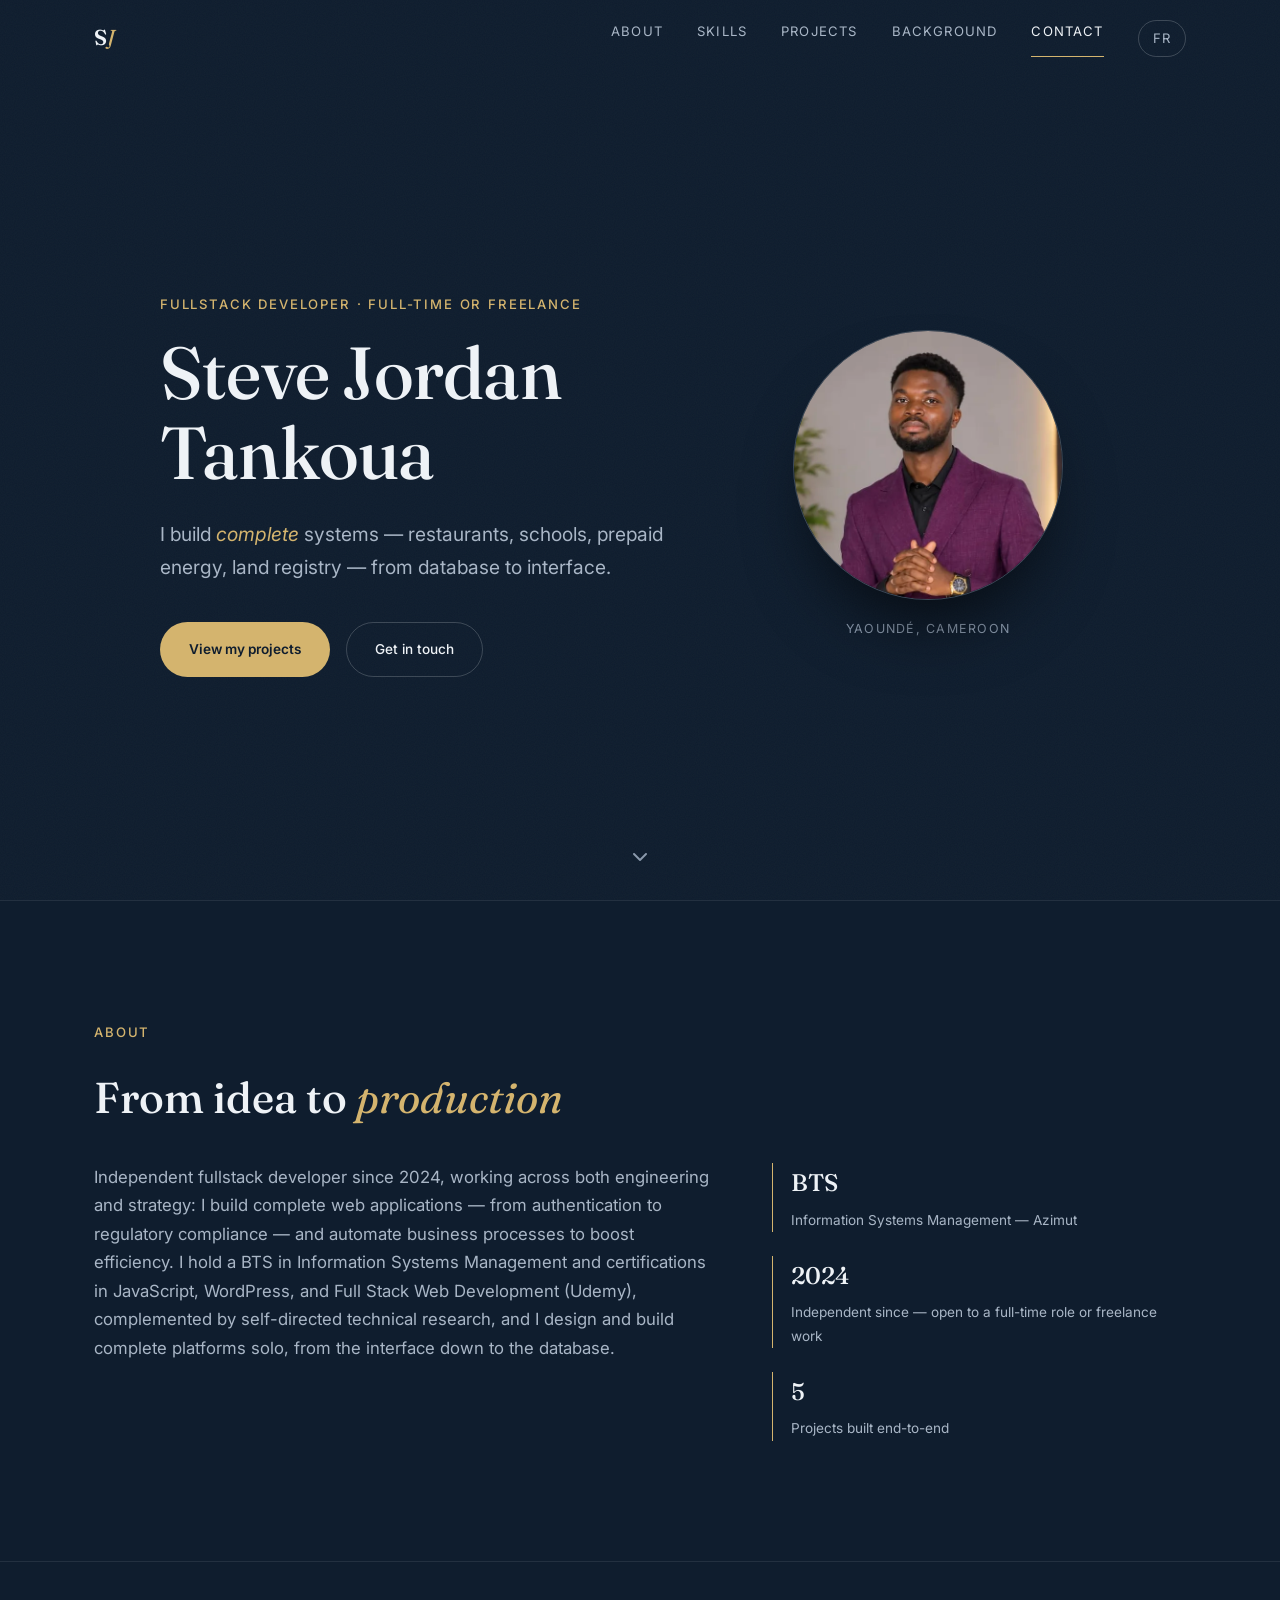
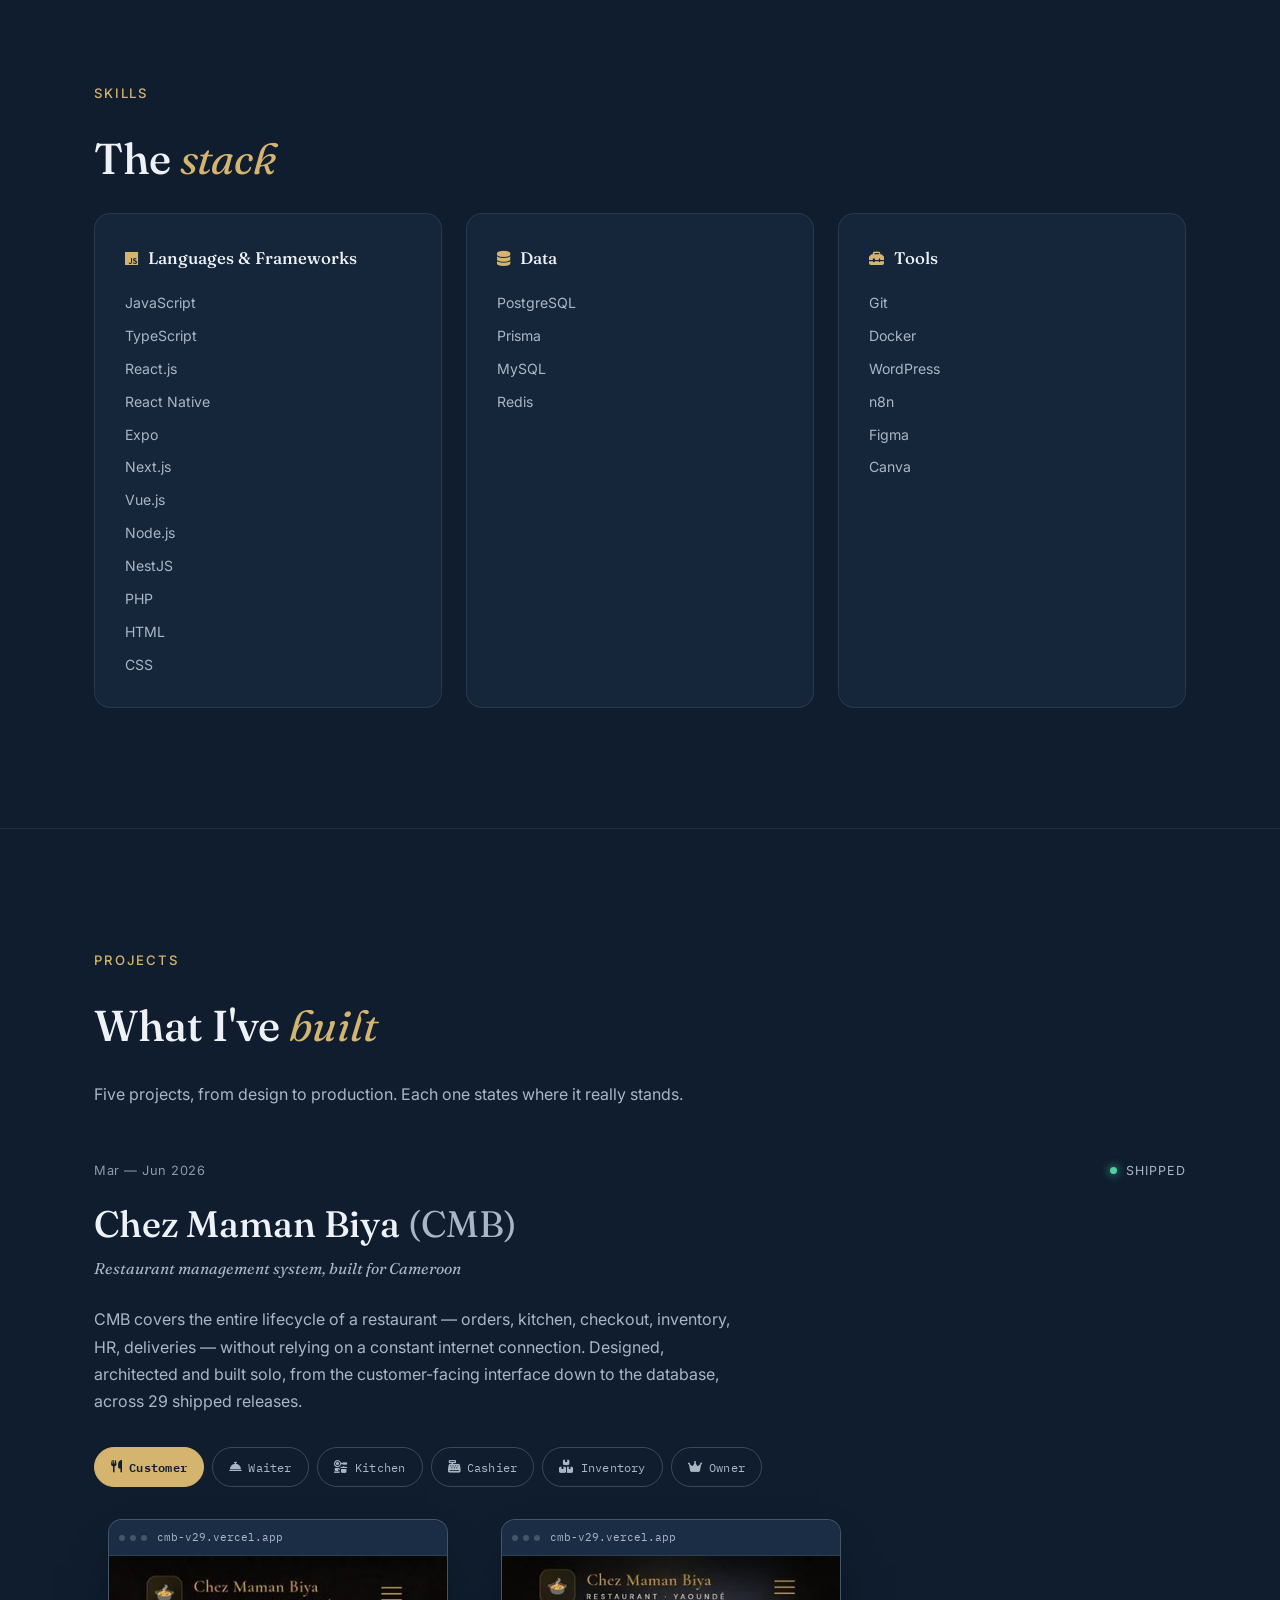
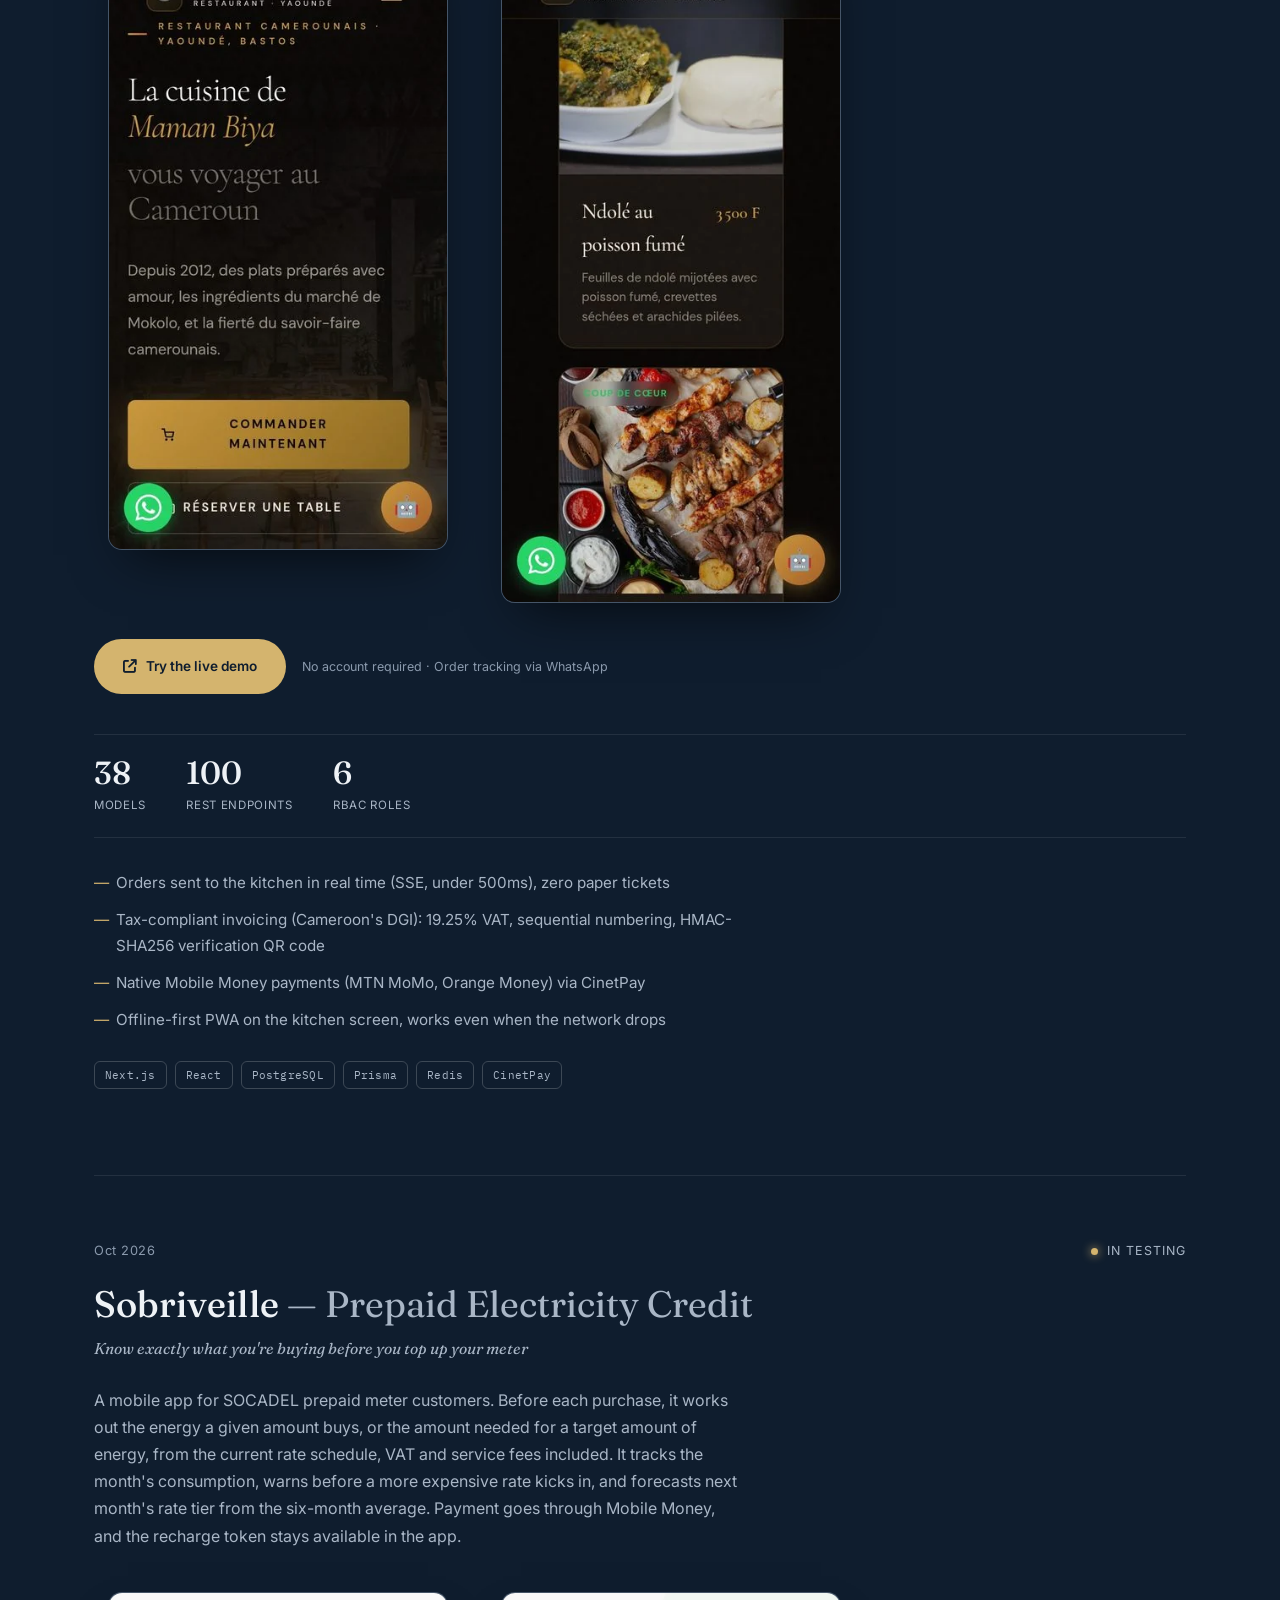
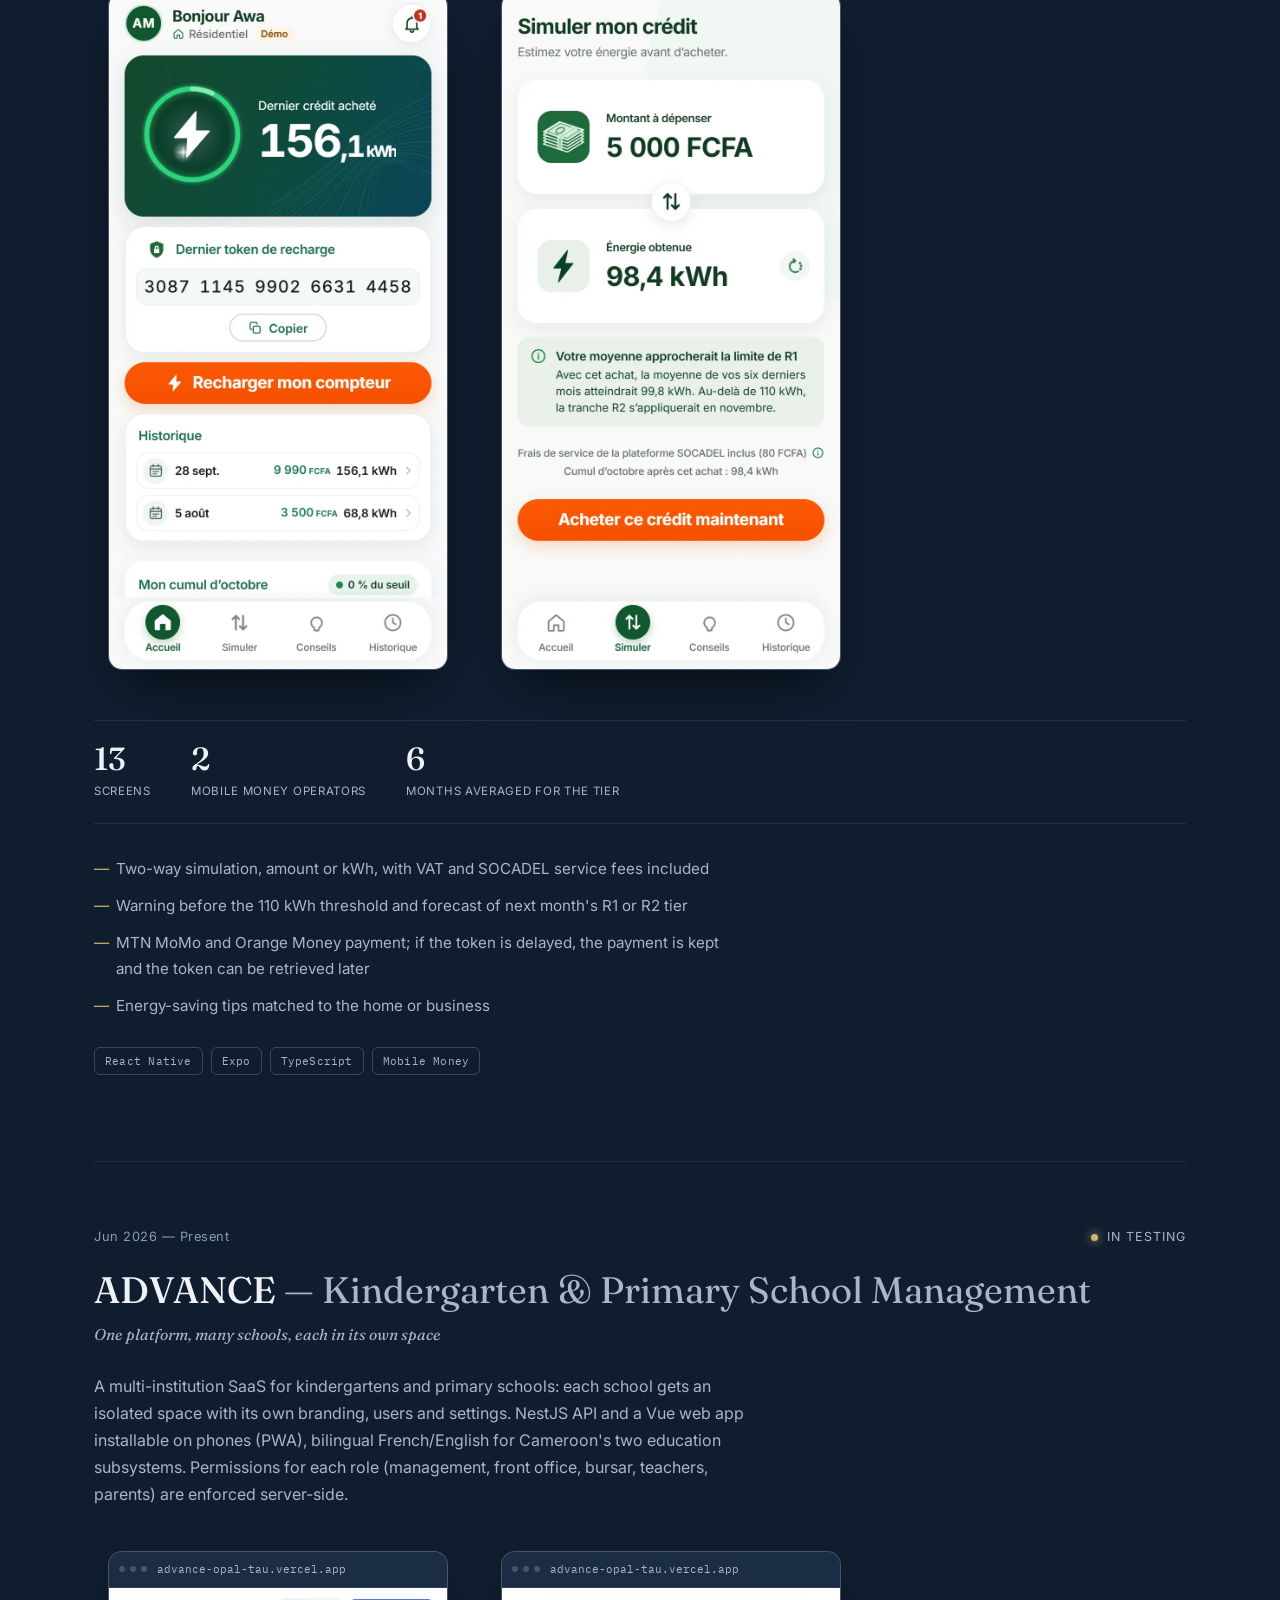
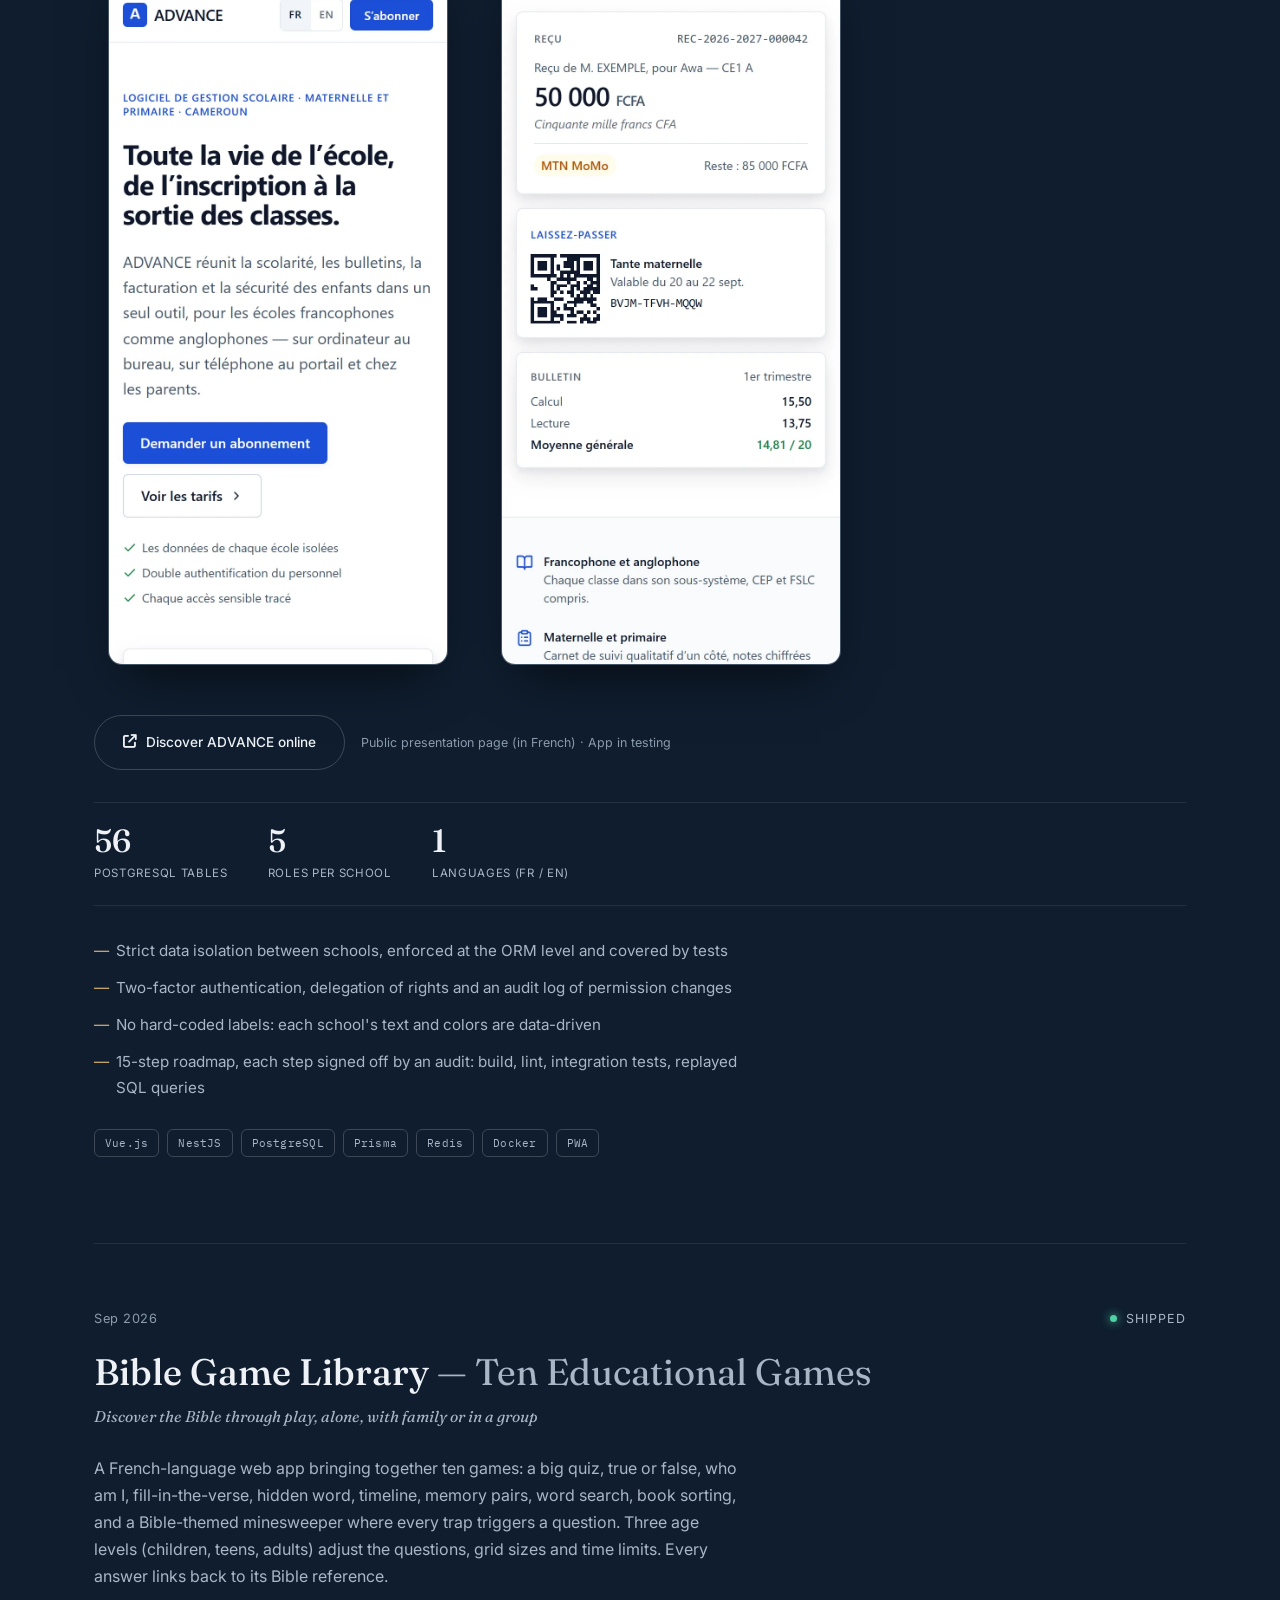
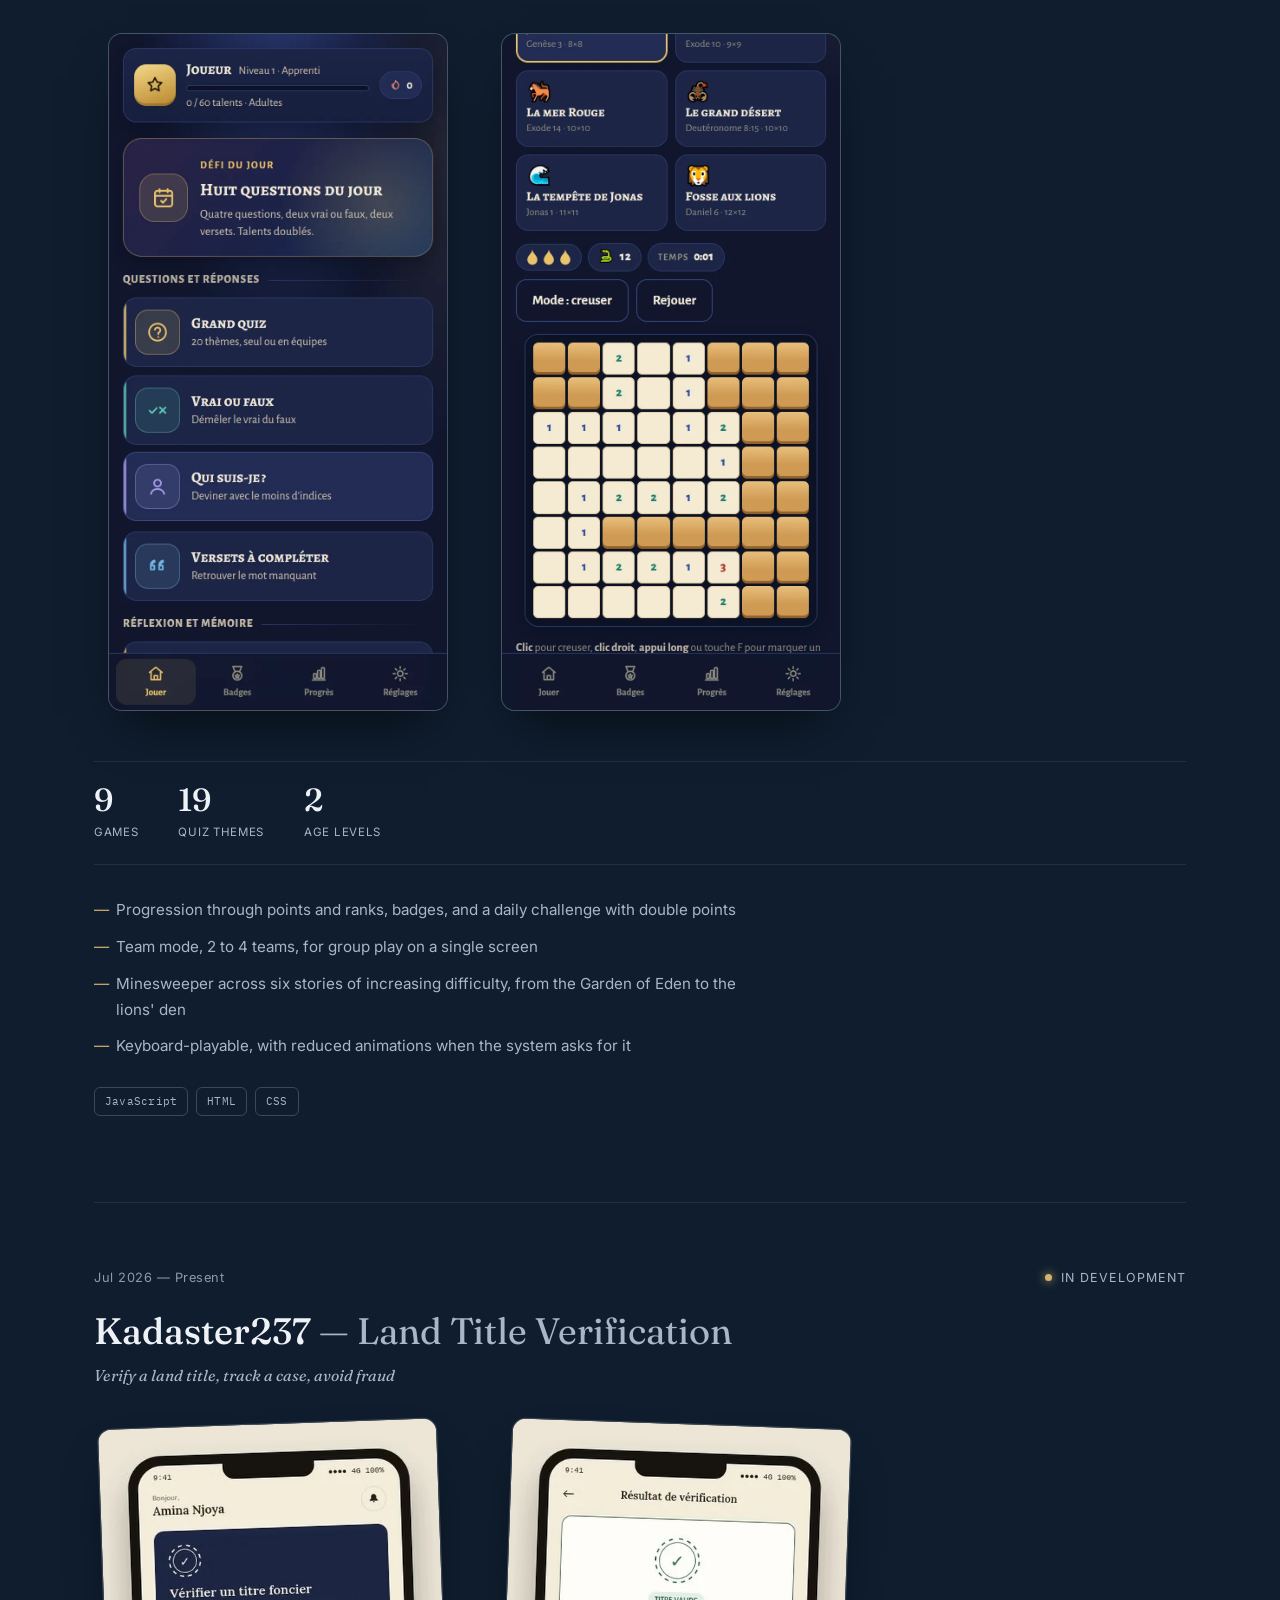
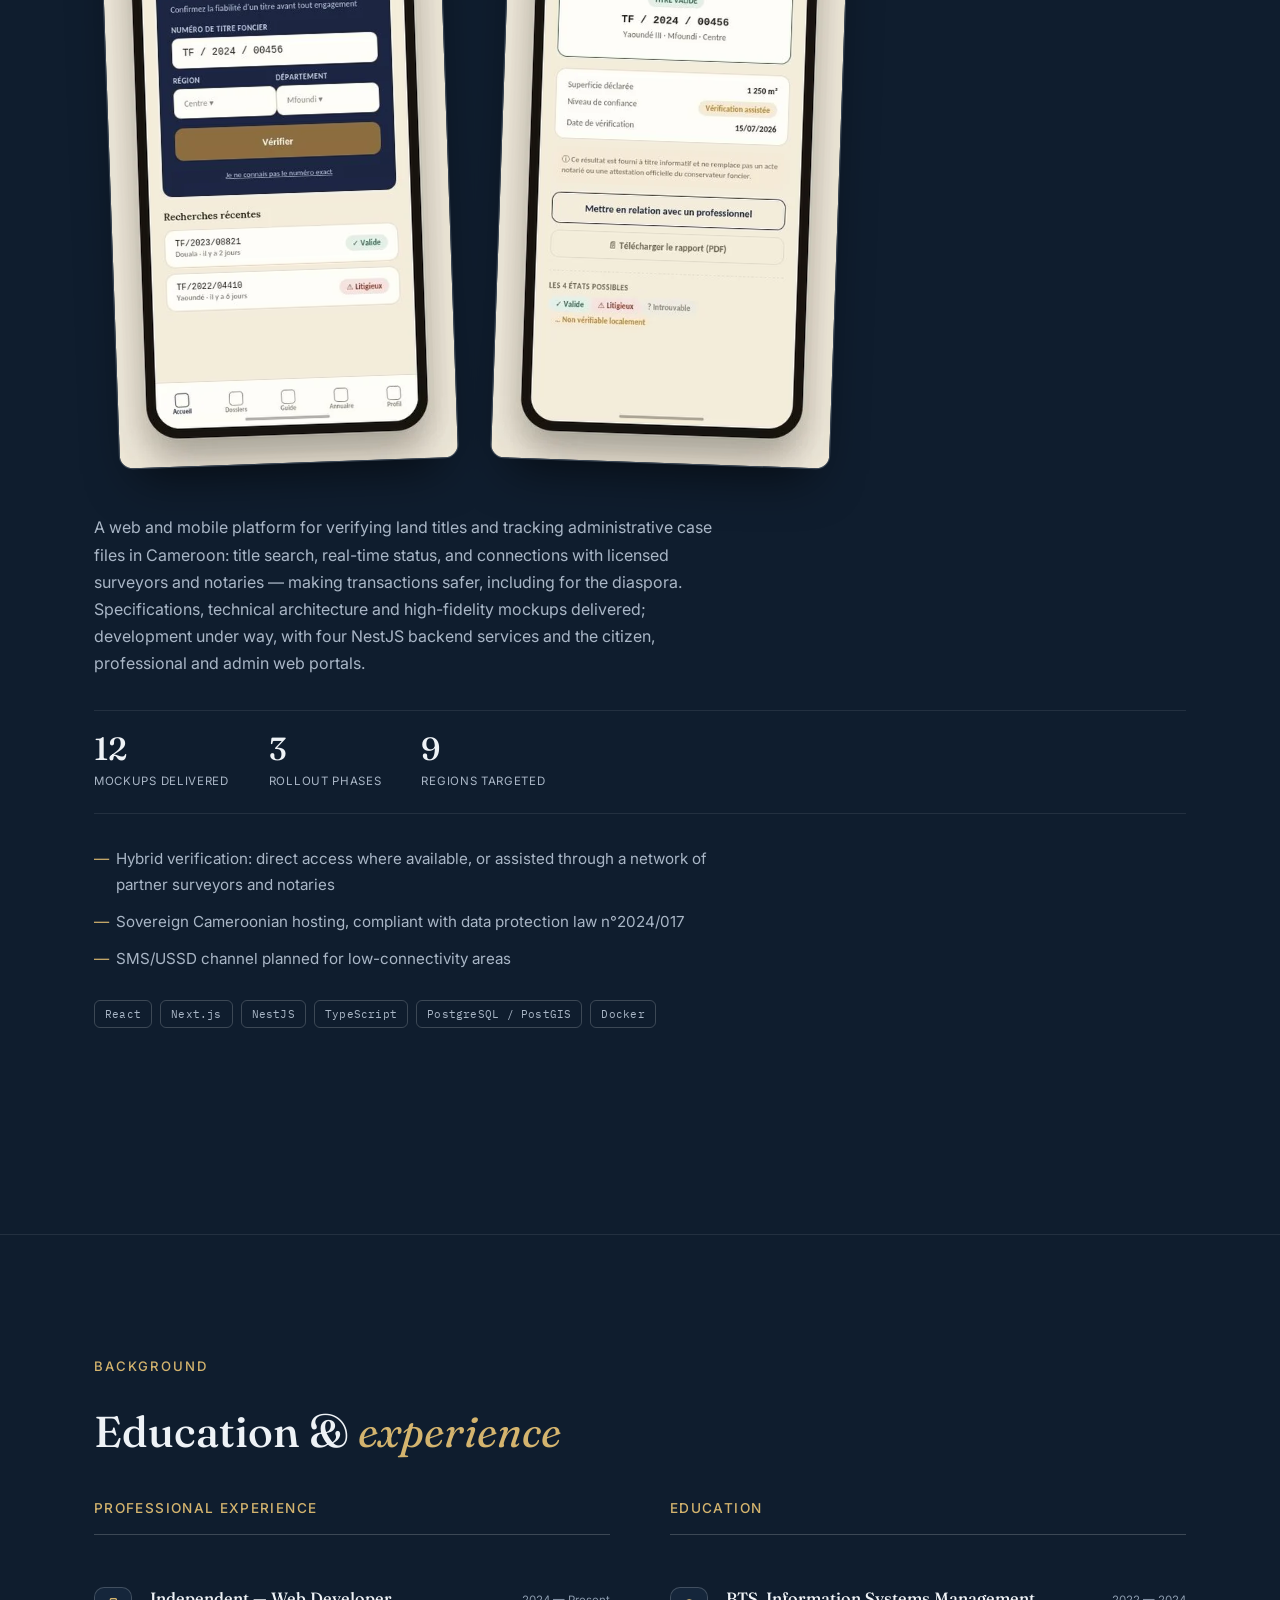
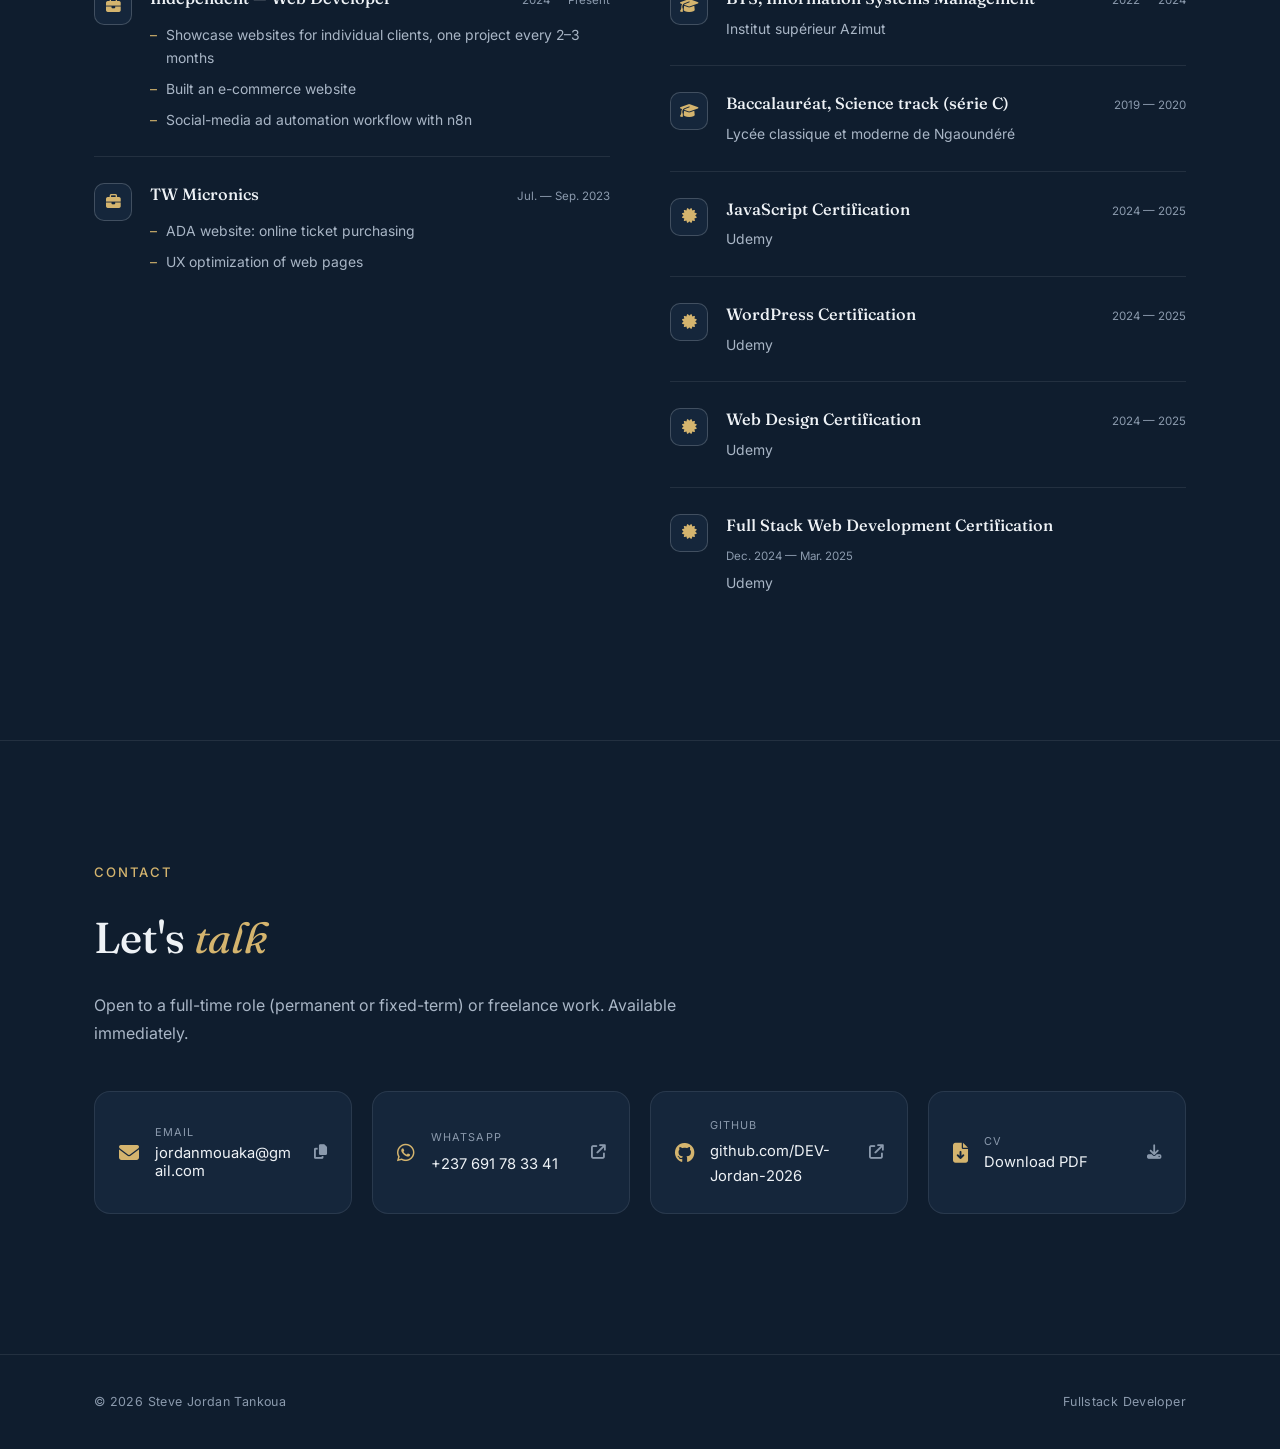
==== commit 225c5d48: "Disponibilité : un seul message, emploi et freelance Le site disait « missions freelance » et le CV " ====
--- a/en.html
+++ b/en.html
@@ -5,7 +5,7 @@
 <meta name="viewport" content="width=device-width, initial-scale=1.0" />
 <meta name="theme-color" content="#0f1d2e" />
 <title>Steve Jordan Tankoua — Fullstack Developer</title>
-<meta name="description" content="Portfolio of Steve Jordan Tankoua, freelance fullstack developer in Yaoundé, Cameroon — React, Next.js, Node.js, PostgreSQL." />
+<meta name="description" content="Portfolio of Steve Jordan Tankoua, fullstack developer in Yaoundé, Cameroon, open to a full-time role or freelance work — React, Next.js, Node.js, PostgreSQL." />
 <link rel="icon" type="image/svg+xml" href="data:image/svg+xml,%3Csvg xmlns='http://www.w3.org/2000/svg' viewBox='0 0 64 64'%3E%3Crect width='64' height='64' rx='14' fill='%230f1d2e'/%3E%3Ctext x='32' y='44' font-family='Georgia,serif' font-size='30' fill='%23d4b46e' text-anchor='middle'%3ESJ%3C/text%3E%3C/svg%3E">
 <link rel="canonical" href="https://portfolio-steve-jordan.vercel.app/en.html">
 <link rel="alternate" hreflang="fr" href="https://portfolio-steve-jordan.vercel.app/">
@@ -13,11 +13,11 @@
 <link rel="alternate" hreflang="x-default" href="https://portfolio-steve-jordan.vercel.app/">
 <meta property="og:type" content="website">
 <meta property="og:title" content="Steve Jordan Tankoua — Fullstack Developer">
-<meta property="og:description" content="Freelance fullstack developer in Yaoundé, Cameroon — React, Next.js, Node.js, PostgreSQL. Check out CMB, Sobriveille, ADVANCE and Kadaster237.">
+<meta property="og:description" content="Fullstack developer in Yaoundé, Cameroon, open to a full-time role or freelance work — React, Next.js, Node.js, PostgreSQL. Check out CMB, Sobriveille, ADVANCE and Kadaster237.">
 <meta property="og:image" content="https://portfolio-steve-jordan.vercel.app/og-image.jpg">
 <meta name="twitter:card" content="summary_large_image">
 <meta name="twitter:title" content="Steve Jordan Tankoua — Fullstack Developer">
-<meta name="twitter:description" content="Freelance fullstack developer in Yaoundé, Cameroon — React, Next.js, Node.js, PostgreSQL.">
+<meta name="twitter:description" content="Fullstack developer in Yaoundé, Cameroon, open to a full-time role or freelance work — React, Next.js, Node.js, PostgreSQL.">
 <meta name="twitter:image" content="https://portfolio-steve-jordan.vercel.app/og-image.jpg">
 <script type="application/ld+json">
 {"@context":"https://schema.org","@type":"Person","name":"Steve Jordan Tankoua","jobTitle":"Fullstack Developer","address":{"@type":"PostalAddress","addressLocality":"Yaoundé","addressCountry":"CM"},"sameAs":["https://github.com/DEV-Jordan-2026"],"knowsAbout":["React","Next.js","Node.js","PostgreSQL","React Native","TypeScript","Vue.js","NestJS"]}
@@ -70,7 +70,7 @@
 <header class="hero" id="top">
   <div class="container hero-inner">
     <div class="hero-text">
-      <p class="eyebrow reveal">Fullstack Developer · Freelance</p>
+      <p class="eyebrow reveal">Fullstack Developer · Full-time or freelance</p>
       <h1 class="reveal">Steve Jordan<br>Tankoua</h1>
       <p class="hero-thesis reveal">I build <em>complete</em> systems — restaurants, schools, prepaid energy, land registry — from database to interface.</p>
       <div class="hero-cta reveal">
@@ -96,7 +96,7 @@
       <p class="reveal about-text">Independent fullstack developer since 2024, working across both engineering and strategy: I build complete web applications — from authentication to regulatory compliance — and automate business processes to boost efficiency. I hold a BTS in Information Systems Management and certifications in JavaScript, WordPress, and Full Stack Web Development (Udemy), complemented by self-directed technical research, and I design and build complete platforms solo, from the interface down to the database.</p>
       <div class="stat-stack reveal">
         <div class="stat"><span class="stat-value">BTS</span><span class="stat-label">Information Systems Management — Azimut</span></div>
-        <div class="stat"><span class="stat-value">2024</span><span class="stat-label">Freelance — open to new projects</span></div>
+        <div class="stat"><span class="stat-value">2024</span><span class="stat-label">Independent since — open to a full-time role or freelance work</span></div>
         <div class="stat"><span class="stat-value">5</span><span class="stat-label">Projects built end-to-end</span></div>
       </div>
     </div>
@@ -444,7 +444,7 @@
   <div class="container">
     <p class="eyebrow">Contact</p>
     <h2 class="reveal">Let's <em>talk</em></h2>
-    <p class="lead reveal">Available for new freelance projects.</p>
+    <p class="lead reveal">Open to a full-time role (permanent or fixed-term) or freelance work. Available immediately.</p>
     <div class="contact-grid">
       <button class="contact-card reveal copy-email" type="button">
         <i class="fa-solid fa-envelope" aria-hidden="true"></i>
